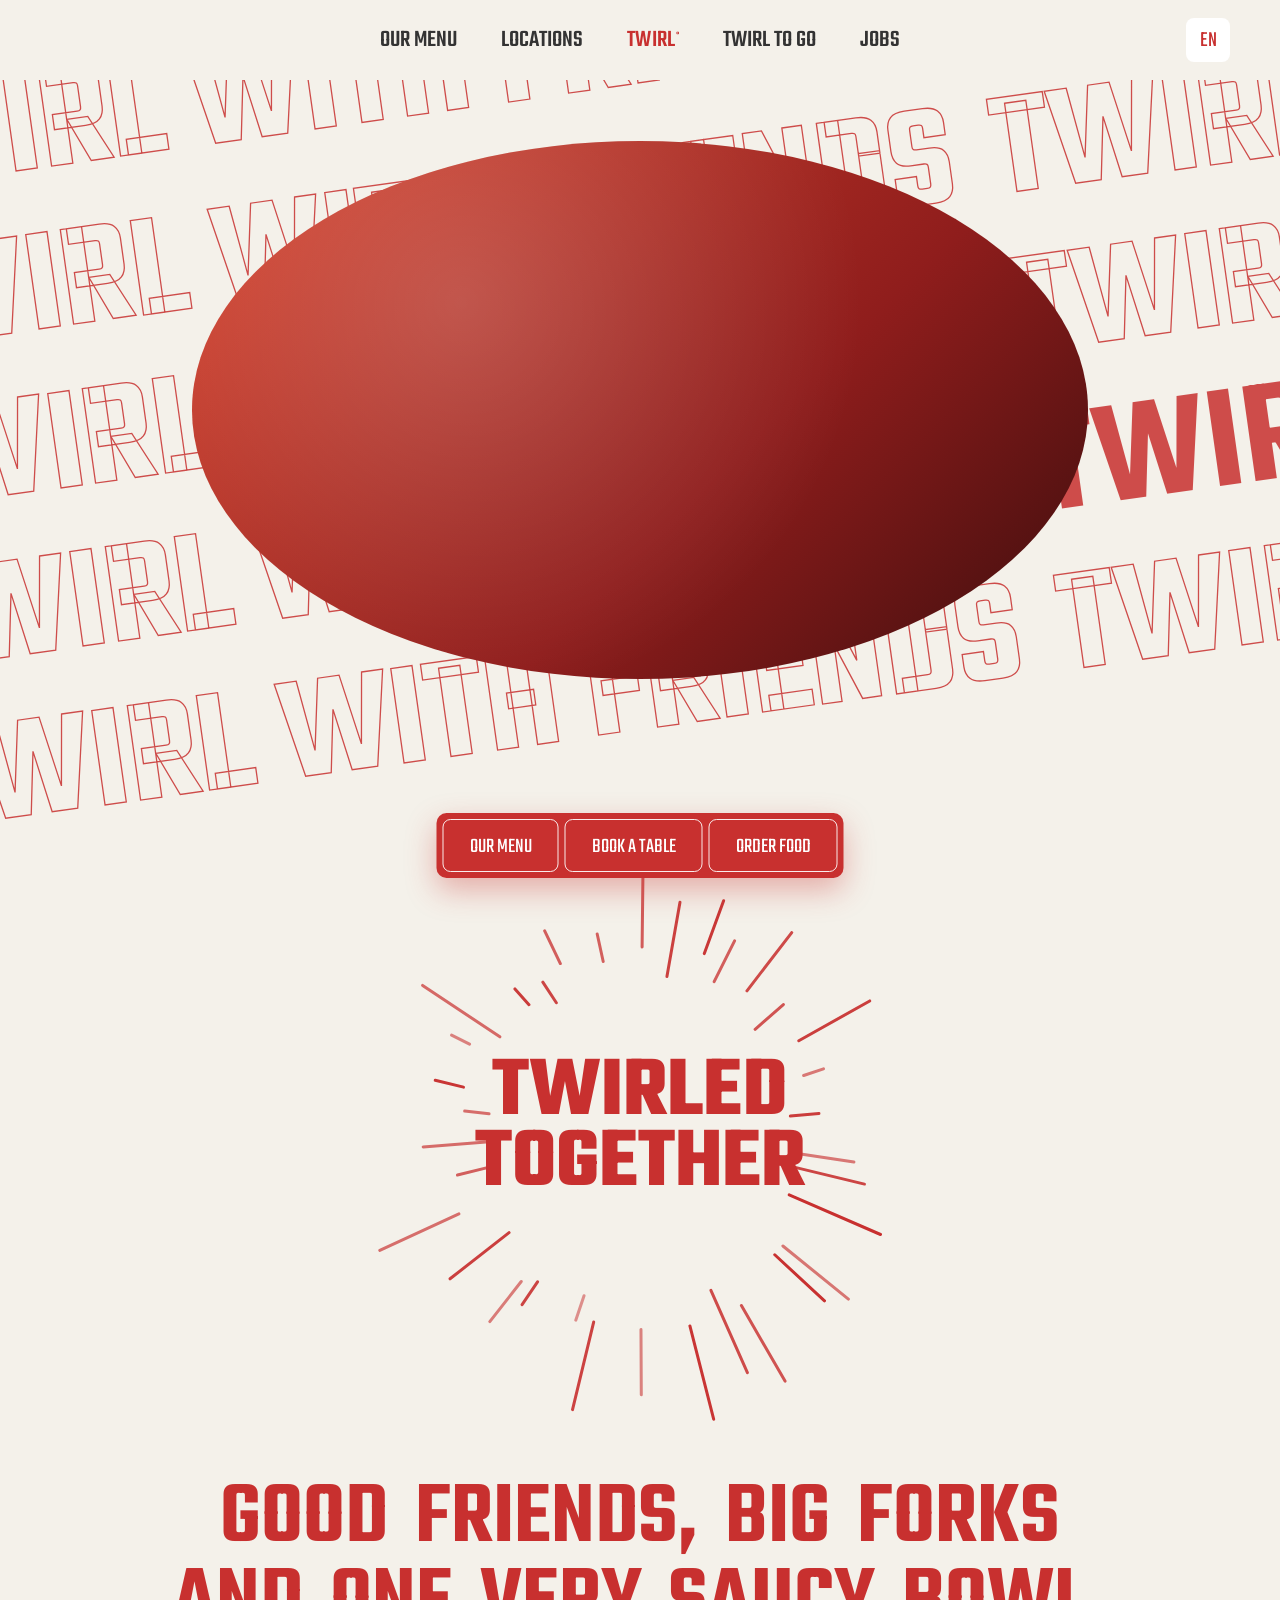
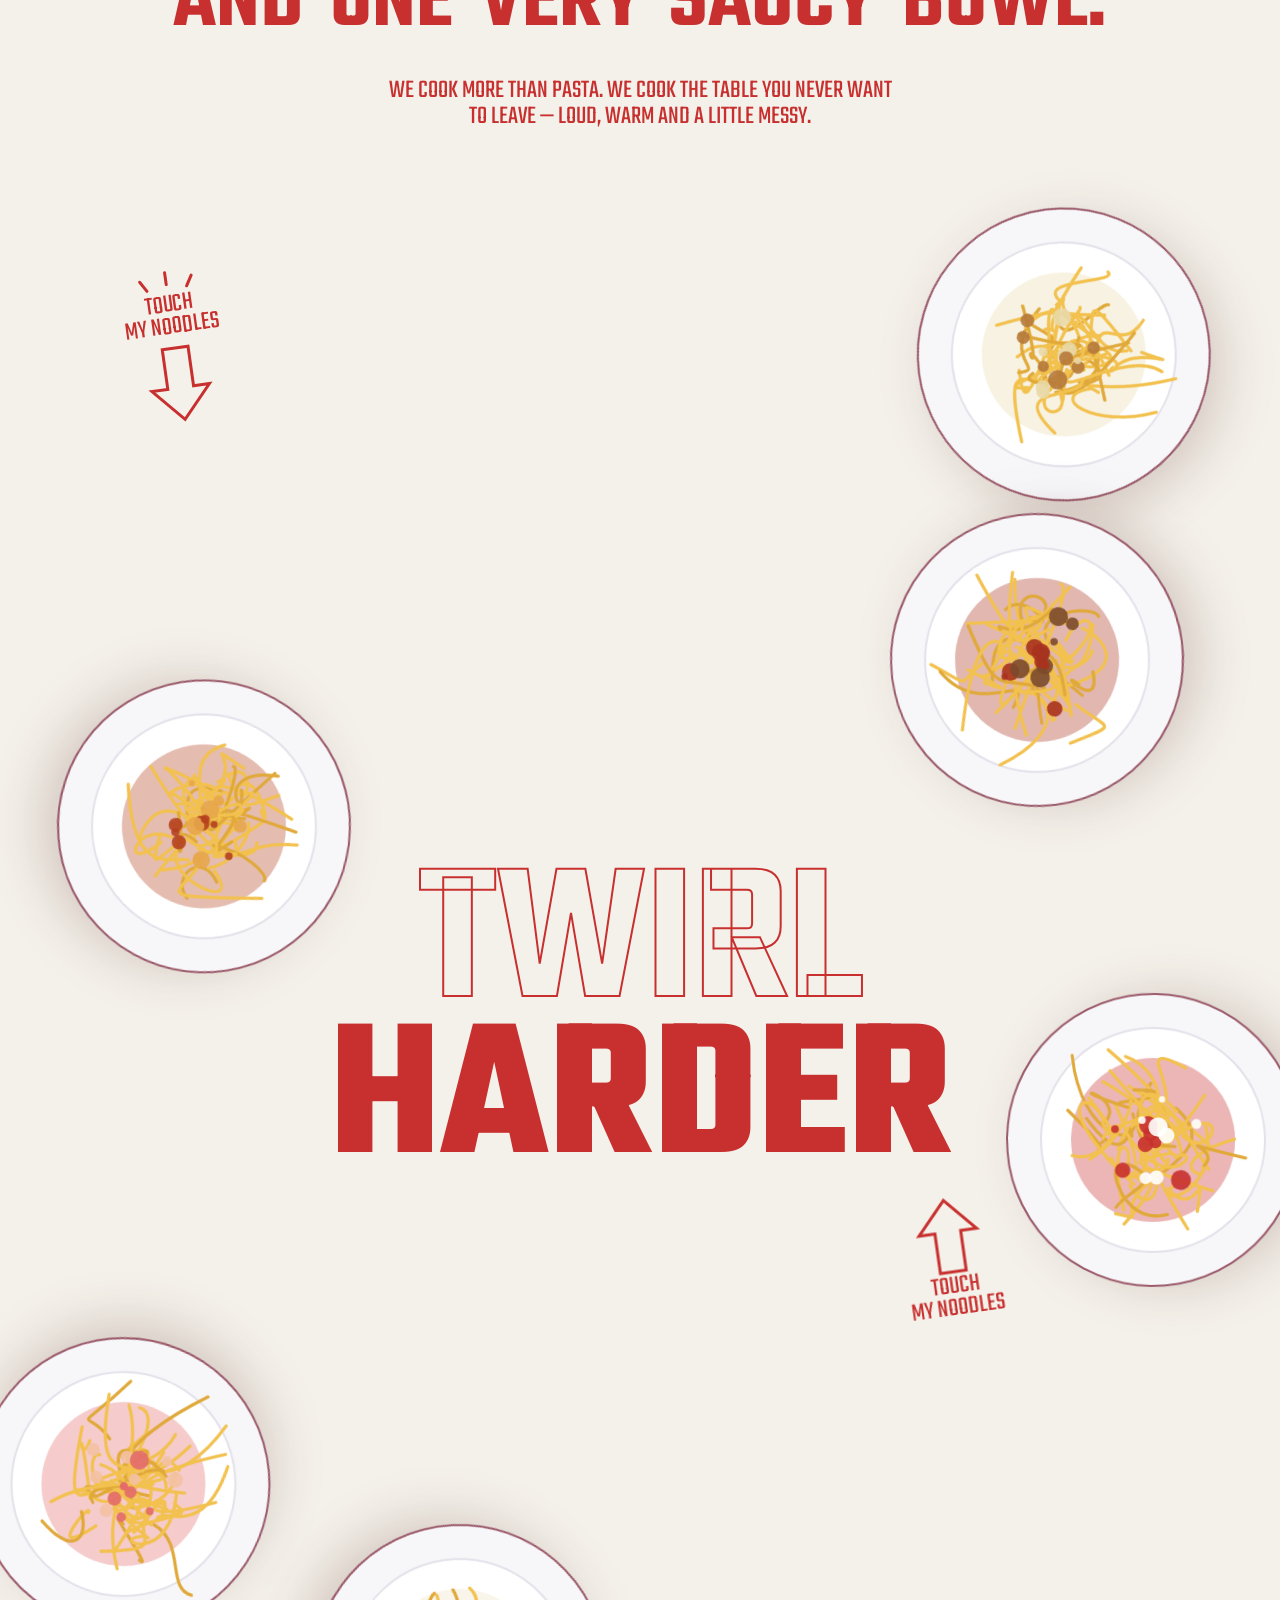
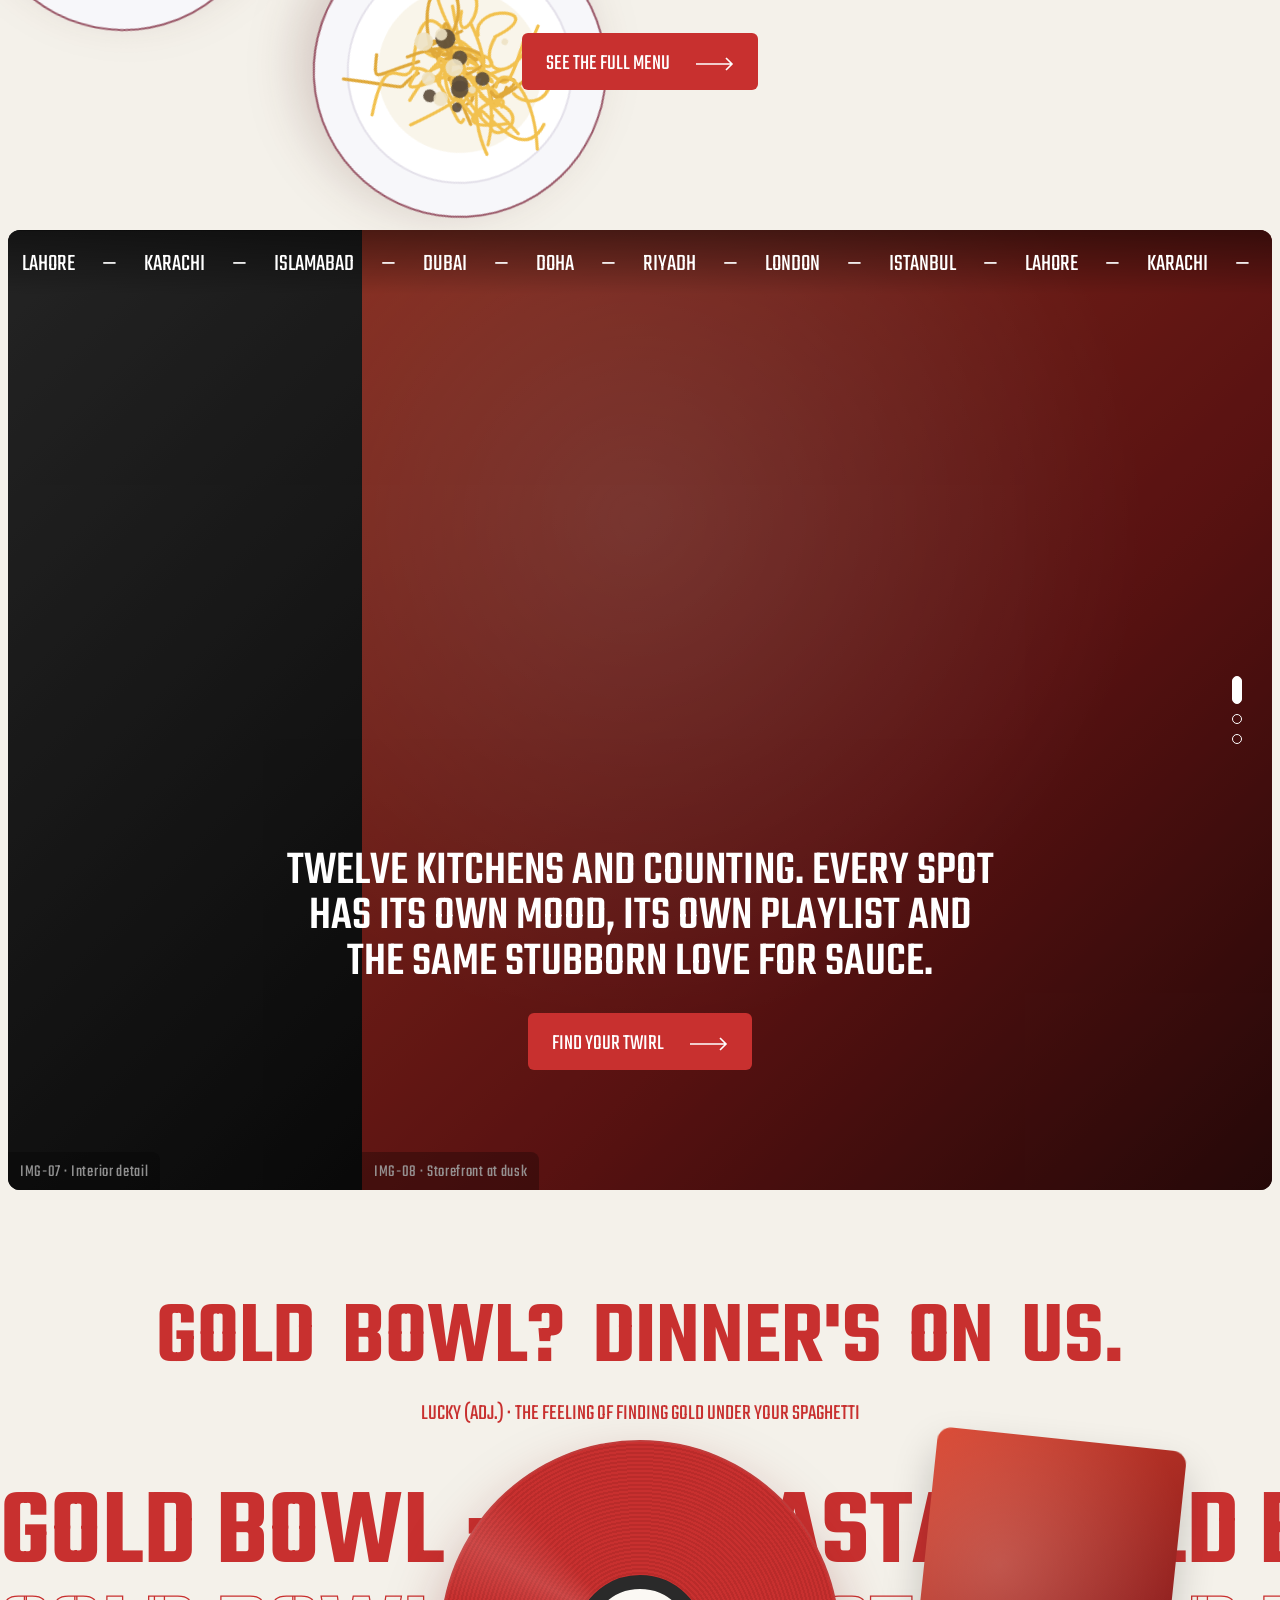
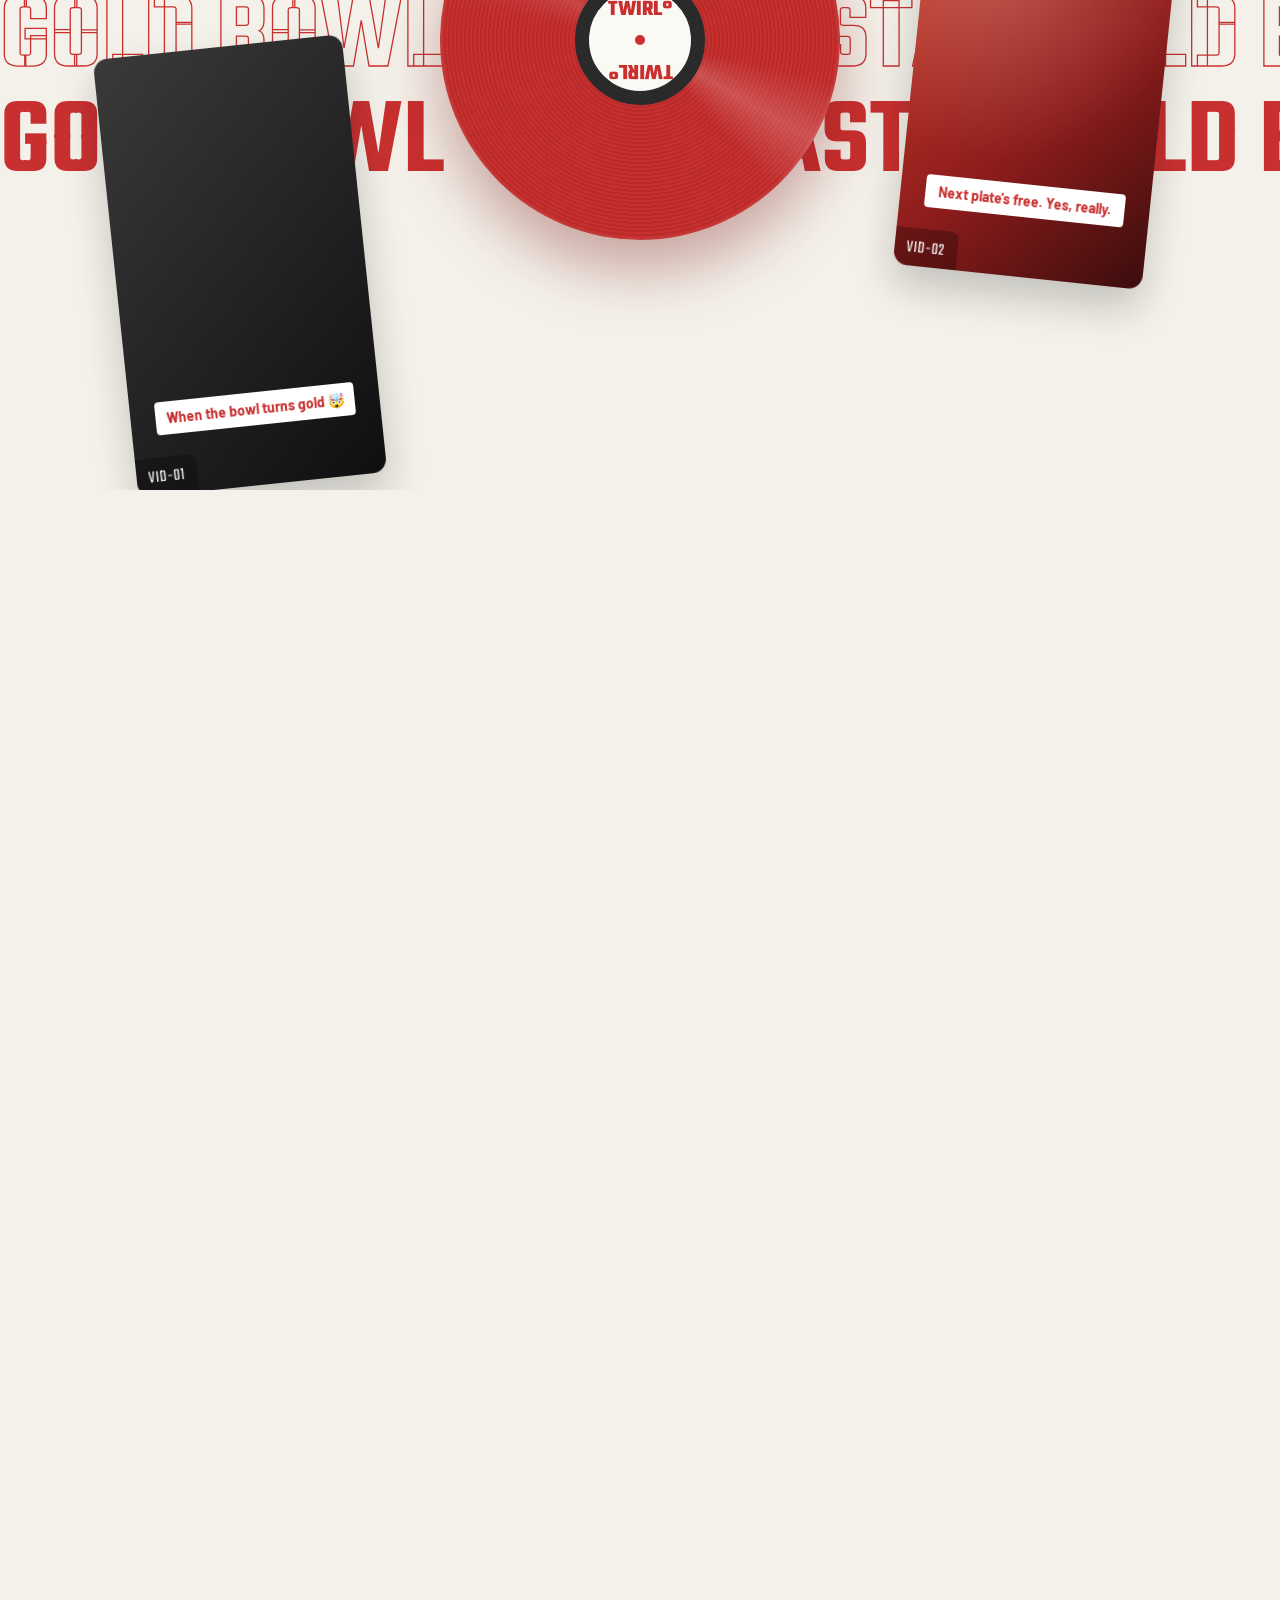
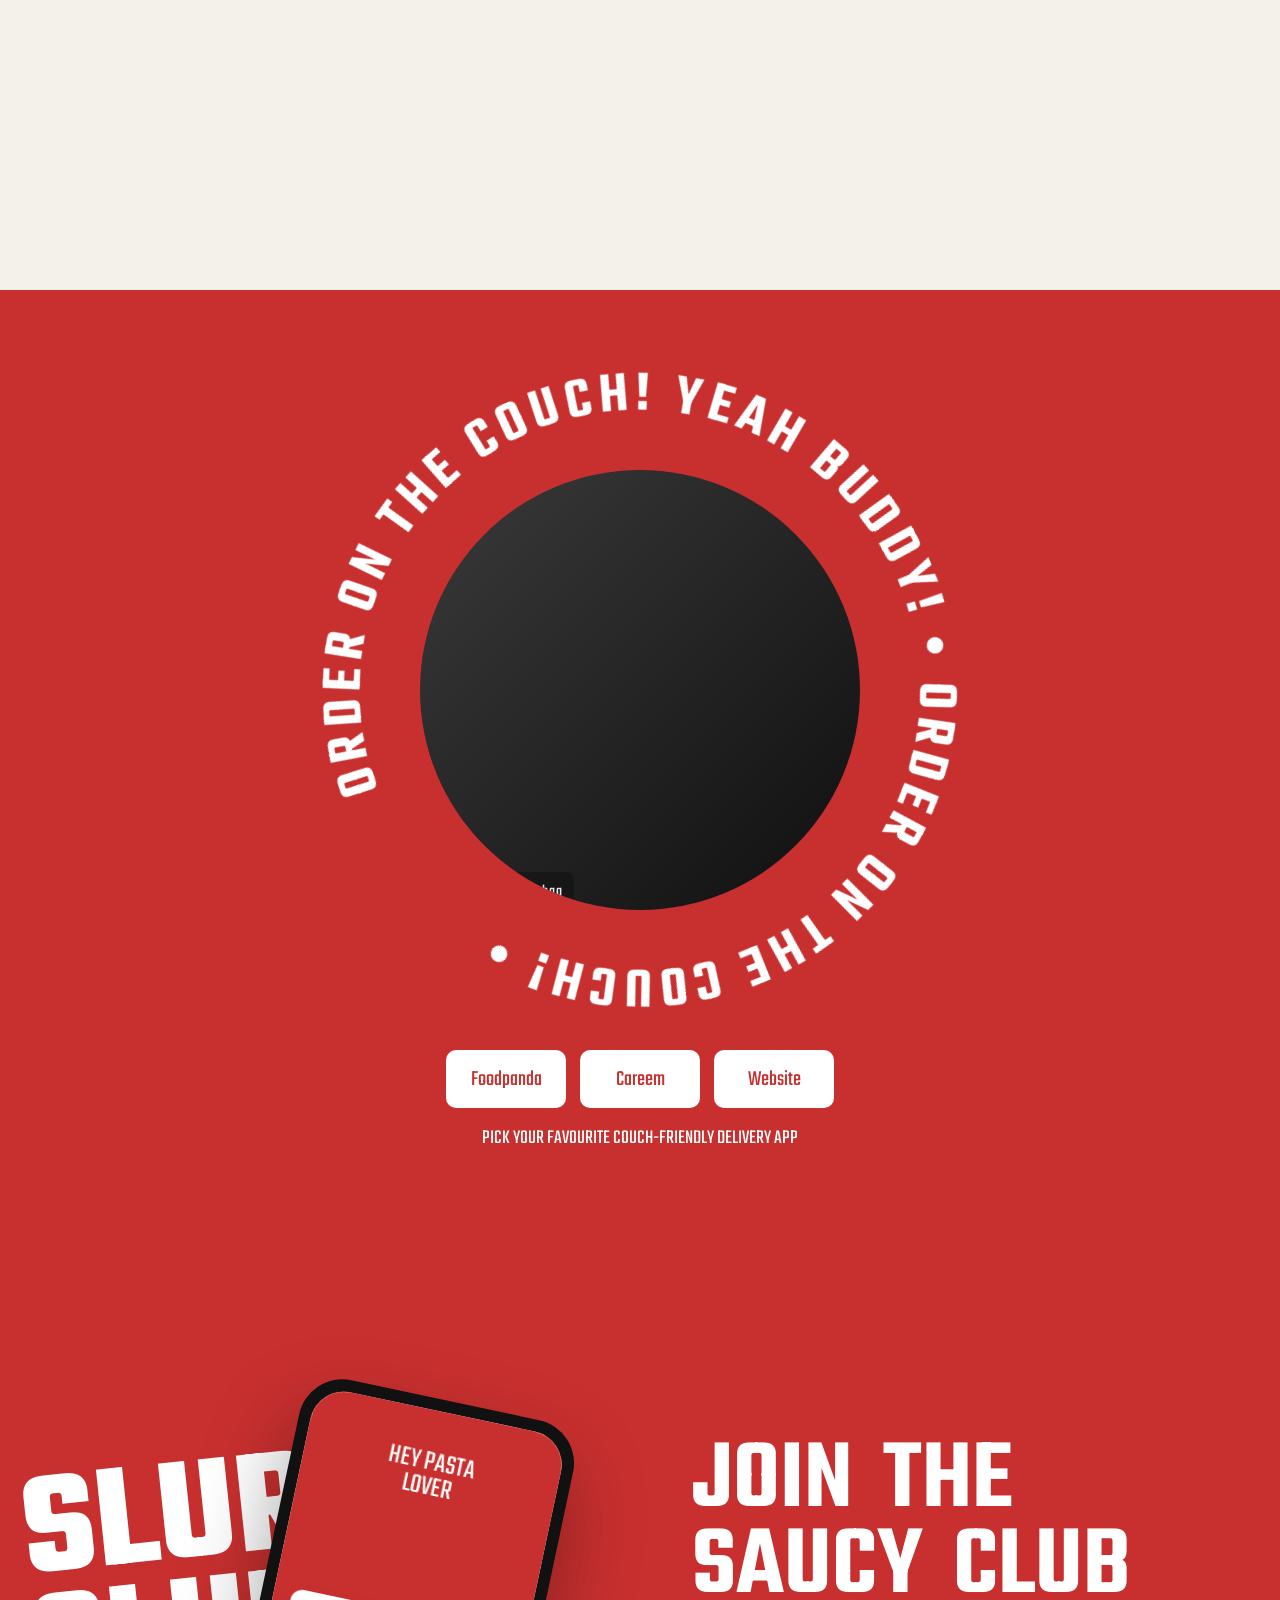
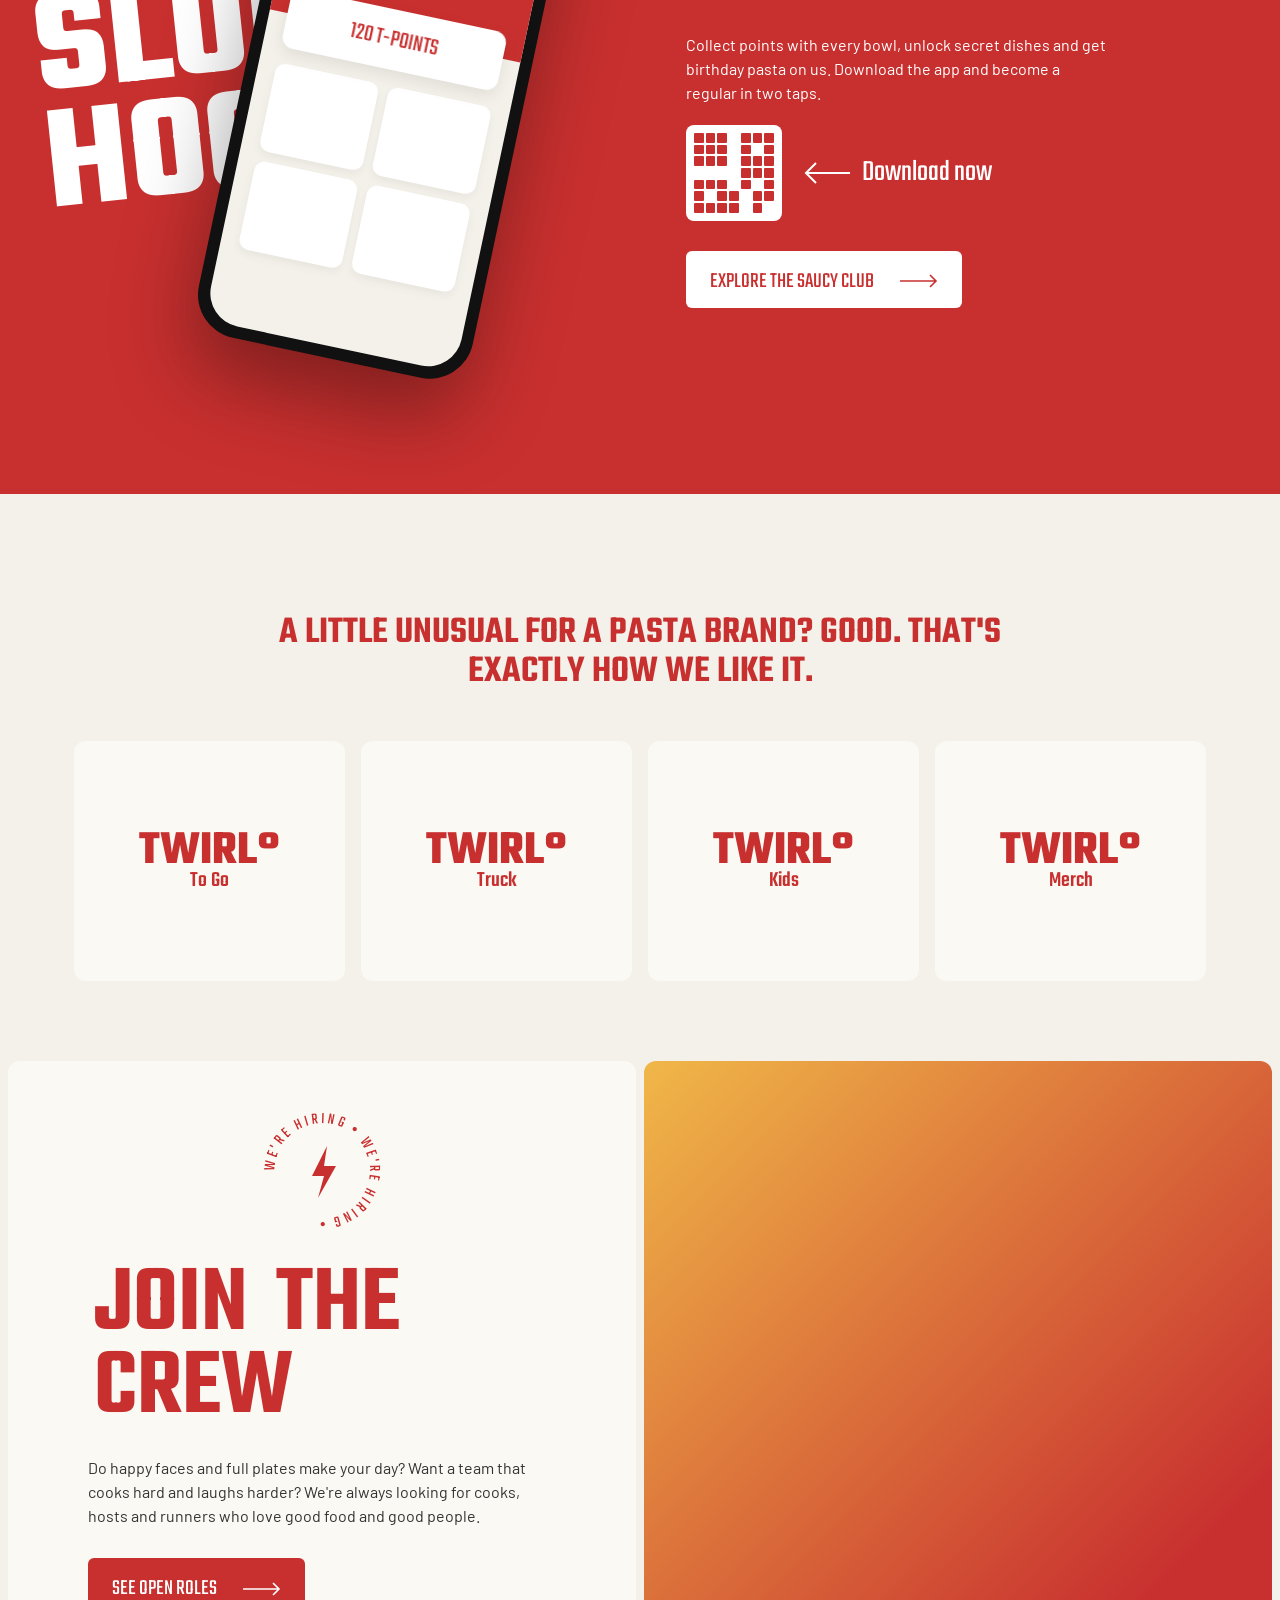
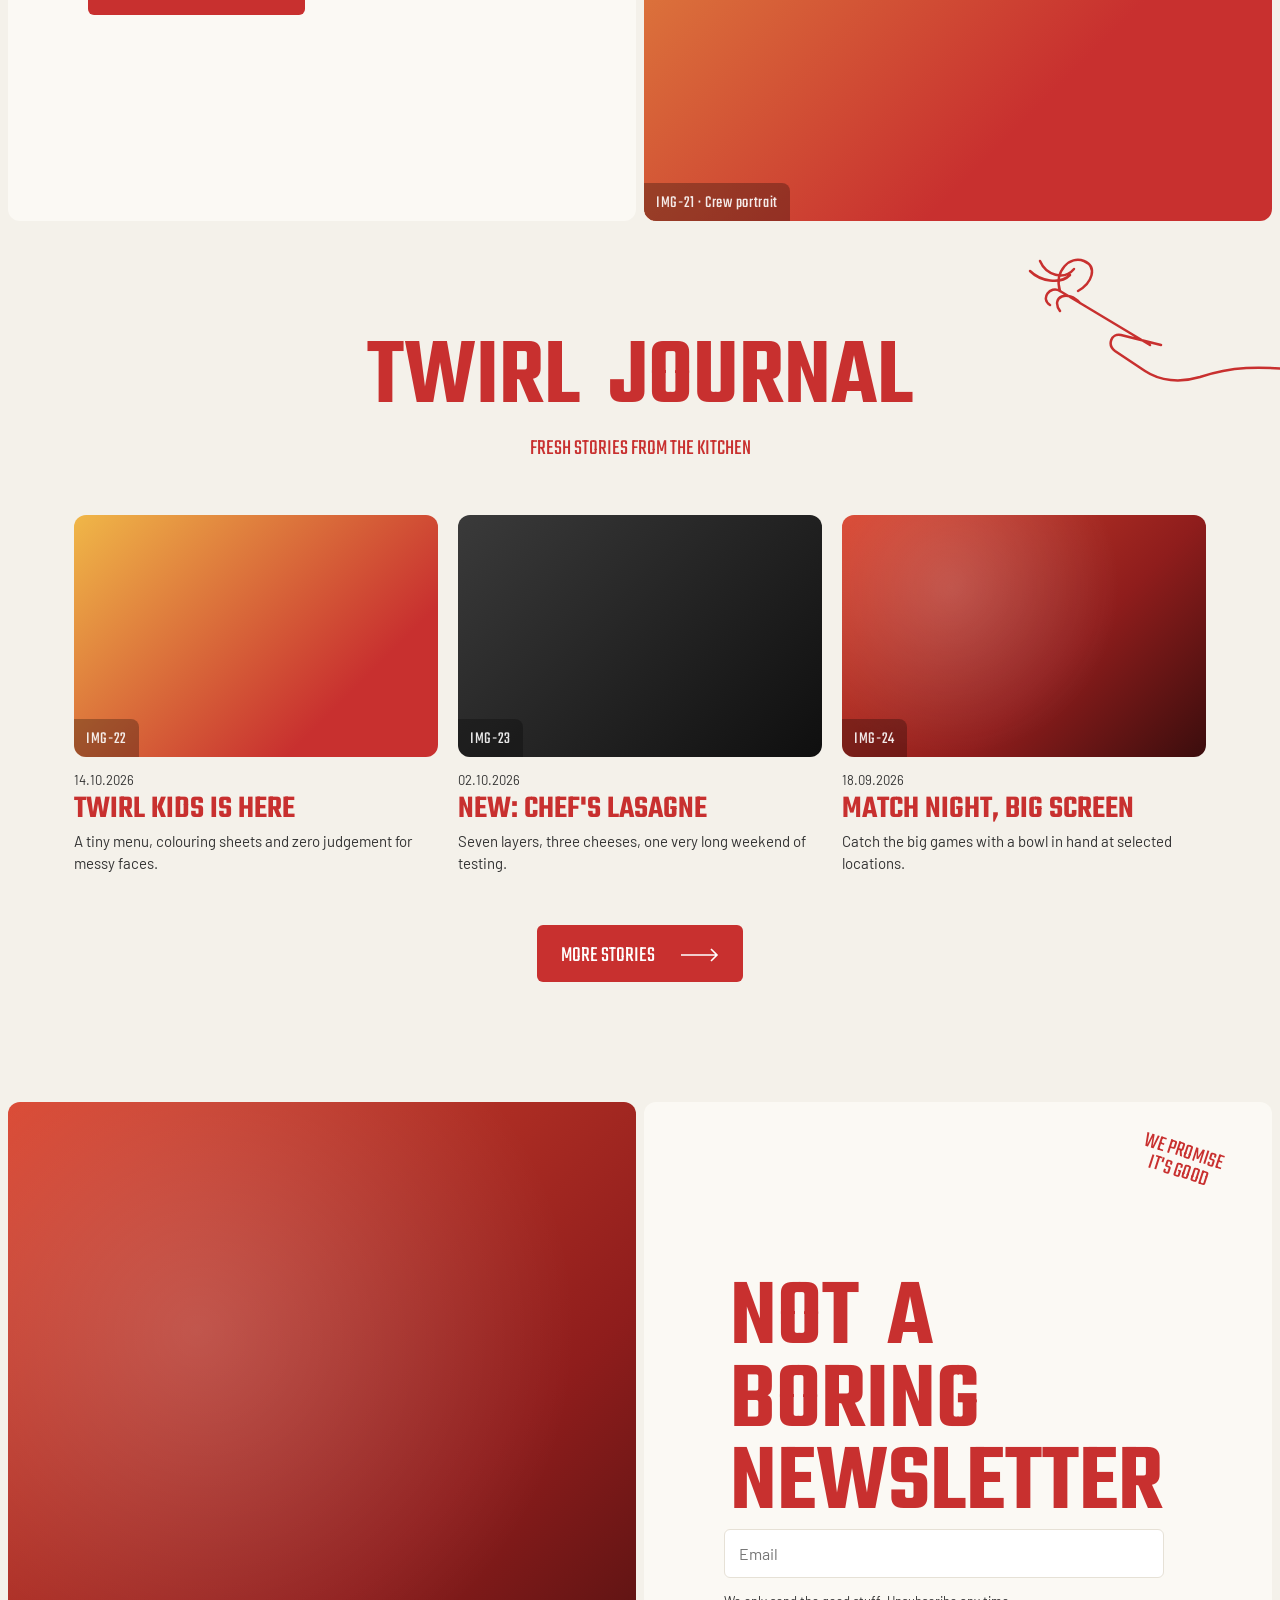
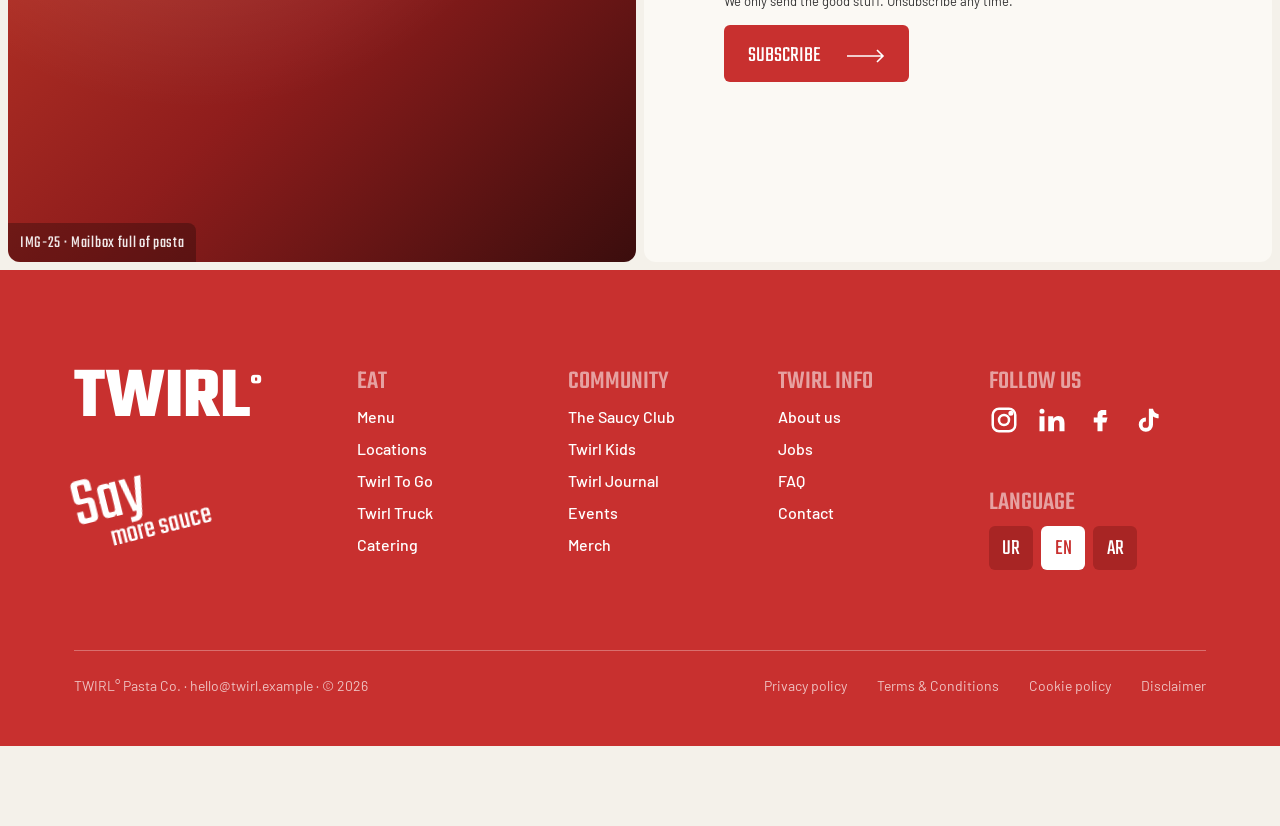
==== index.html @ 82de40f1 "Add Twirl static site with Vercel config Co-Authored-By: Claude Opus 5.5 <noreply@anthropic.com> Cla" ====
<!doctype html>
<html lang="en">
<head>
<meta charset="utf-8"><meta name="viewport" content="width=device-width, initial-scale=1">
<title>TWIRL° — Pasta Made for Friends</title>
<link rel="preconnect" href="https://fonts.googleapis.com"><link rel="preconnect" href="https://fonts.gstatic.com" crossorigin>
<link href="https://fonts.googleapis.com/css2?family=Teko:wght@400;500;600;700&family=Barlow:wght@400;500;600;700&display=swap" rel="stylesheet">
<link rel="stylesheet" href="assets/style.css">
</head>
<body data-page="home">

<!-- 1. HERO — tilted outline marquee + oval image zoom -->
<section class="hero">
  <h1 class="sr">TWIRL° — pasta restaurant</h1>
  <div class="hero-marquee" aria-hidden="true">
    <div class="row" data-marquee="Twirl with friends" data-fill="3"></div>
    <div class="row rev" data-marquee="Twirl with friends" data-fill="3"></div>
    <div class="row" data-marquee="Twirl with friends" data-fill="3"></div>
    <div class="row rev" data-marquee="Twirl with friends" data-fill="3"></div>
    <div class="row" data-marquee="Twirl with friends" data-fill="3"></div>
  </div>
  <div class="hero-img"><div class="ph" data-label="IMG-01 · Hero portrait (oval)"></div></div>
</section>

<!-- 2. BURST BADGE -->
<section class="burst">
  <svg class="rays-svg" viewBox="0 0 560 560" data-c="280"><g></g></svg>
  <div class="burst-word">Twirled<br>Together</div>
</section>

<!-- 3. WORD-BY-WORD STATEMENT -->
<section class="statement">
  <h2 class="split">Good friends, big forks and one very saucy bowl.</h2>
  <p class="reveal">We cook more than pasta. We cook the table you never want to leave — loud, warm and a little messy.</p>
</section>

<!-- 4. FLOATING PLATES -->
<section class="plates">
  <h2 class="label">Menu</h2>
  <div class="doodle" style="left:10%;top:40px">
    <svg class="rays" width="60" height="20" viewBox="0 0 60 20" stroke="#C8302F" stroke-width="3" stroke-linecap="round"><path d="M10 18 4 8M30 14V2M50 18l6-10"/></svg>
    TOUCH<br>MY NOODLES
    <svg width="70" height="80" viewBox="0 0 70 80" fill="none" stroke="#C8302F" stroke-width="3"><path d="M22 4h26v40h16L35 76 6 44h16z"/></svg>
  </div>
  <div class="plate" data-plate="0" data-speed=".12" style="left:4%;top:200px"><span class="tag">Smoky Bolo</span></div>
  <div class="plate" data-plate="1" data-speed="-.08" style="right:5%;top:90px"><span class="tag">The Golden Fork</span></div>
  <div class="plate" data-plate="2" data-speed=".18" style="left:-2%;top:620px"><span class="tag">Pink Vodka</span></div>
  <div class="plate" data-plate="3" data-speed="-.14" style="right:7%;top:520px"><span class="tag">Holy Meatballs</span></div>
  <div class="plate" data-plate="4" data-speed=".1" style="left:24%;top:1000px"><span class="tag">Cheesy Does It</span></div>
  <div class="plate" data-plate="5" data-speed="-.1" style="right:-2%;top:980px"><span class="tag">Burrata Bomb</span></div>
  <div class="doodle" style="right:22%;top:960px">
    <svg width="70" height="80" viewBox="0 0 70 80" fill="none" stroke="#C8302F" stroke-width="3" style="transform:rotate(180deg)"><path d="M22 4h26v40h16L35 76 6 44h16z"/></svg>TOUCH<br>MY NOODLES
  </div>
  <div class="stack"><span class="outline">Twirl</span><span class="solid">Harder</span></div>
  <div class="center" style="position:absolute;left:0;right:0;bottom:40px"><a class="btn" href="menu.html">See the full menu <svg width="38" height="14" viewBox="0 0 38 14" fill="none" stroke="#fff" stroke-width="1.6"><path d="M0 7h36M30 1l6 6-6 6"/></svg></a></div>
</section>

<!-- 5. LOCATION SLIDER -->
<section class="locs">
  <div class="locs-tick"><div class="row" data-marquee="Lahore|—|Karachi|—|Islamabad|—|Dubai|—|Doha|—|Riyadh|—|London|—|Istanbul|—"></div></div>
  <div class="locs-slides">
    <div class="locs-slide"><div class="ph dark" data-label="IMG-07 · Interior detail"></div><div class="ph" data-label="IMG-08 · Storefront at dusk"></div></div>
    <div class="locs-slide"><div class="ph warm" data-label="IMG-09 · Booth seating"></div><div class="ph dark" data-label="IMG-10 · Crowd at the bar"></div></div>
    <div class="locs-slide"><div class="ph" data-label="IMG-18 · Open kitchen"></div><div class="ph warm" data-label="IMG-19 · Terrace at night"></div></div>
  </div>
  <div class="locs-overlay"></div>
  <div class="locs-dots"></div>
  <div class="locs-copy">
    <h3 class="reveal">Twelve kitchens and counting. Every spot has its own mood, its own playlist and the same stubborn love for sauce.</h3>
    <a class="btn reveal" href="locations.html">Find your Twirl <svg width="38" height="14" viewBox="0 0 38 14" fill="none" stroke="#fff" stroke-width="1.6"><path d="M0 7h36M30 1l6 6-6 6"/></svg></a>
  </div>
</section>

<!-- 6. GOLDEN DISC — pinned scroll story -->
<section class="disc-sec" data-red>
  <div class="disc-pin">
    <div class="disc-marq" aria-hidden="true">
      <div class="row" data-marquee="Gold bowl · free pasta ·"></div>
      <div class="row rev" data-marquee="Gold bowl · free pasta ·"></div>
      <div class="row" data-marquee="Gold bowl · free pasta ·"></div>
    </div>
    <div class="disc-head"><h2 class="split">Gold bowl? Dinner's on us.</h2><p>Lucky (adj.) · the feeling of finding gold under your spaghetti</p></div>
    <div class="disc-bg"></div>
    <div class="disc"><div class="label"><b>TWIRL°</b><i></i><b>TWIRL°</b></div></div>
    <div class="vcard l"><div class="ph dark" data-label="VID-01"></div><div class="cap">When the bowl turns gold 🤯</div></div>
    <div class="vcard r"><div class="ph" data-label="VID-02"></div><div class="cap">Next plate's free. Yes, really.</div></div>
    <div class="disc-final"><h2>You could be next</h2><p>Every day a few bowls hide a golden base. Find one and your next pasta is on the house.</p></div>
  </div>
</section>

<!-- 7. DELIVERY — circular rotating text -->
<section class="deliver" id="order" data-red>
  <div class="circ-wrap">
    <svg class="ring" viewBox="0 0 640 640"><defs><path id="ringPath" d="M320,320 m-280,0 a280,280 0 1,1 560,0 a280,280 0 1,1 -560,0"/></defs>
      <text font-family="Teko" font-weight="600" font-size="58" fill="#fff" letter-spacing="6"><textPath href="#ringPath">ORDER ON THE COUCH! YEAH BUDDY! • ORDER ON THE COUCH! •</textPath></text></svg>
    <div class="ph dark" data-label="IMG-20 · Takeaway bag"></div>
  </div>
  <div class="delivery-btns"><a href="#">Foodpanda</a><a href="#">Careem</a><a href="#">Website</a></div>
  <small>Pick your favourite couch-friendly delivery app</small>
</section>

<!-- 8. APP / LOYALTY -->
<section class="app" data-red>
  <div class="wrap">
    <div class="app-left">
      <div class="app-words"><span>Slurp</span><span>Slurp</span><span>Hooray</span></div>
      <div class="phone"><div class="screen"><div class="top">HEY PASTA<br>LOVER</div><div class="pts">120 T-POINTS</div><div class="tiles"><div></div><div></div><div></div><div></div></div></div></div>
    </div>
    <div>
      <h2 class="split">Join the Saucy Club</h2>
      <p class="reveal">Collect points with every bowl, unlock secret dishes and get birthday pasta on us. Download the app and become a regular in two taps.</p>
      <div class="qr-row reveal"><div class="qr"></div><div class="dl"><svg width="50" height="24" viewBox="0 0 50 24" fill="none" stroke="#fff" stroke-width="2"><path d="M48 12H4M14 2 4 12l10 10"/></svg>Download now</div></div>
      <a class="btn white reveal" href="#">Explore the Saucy Club <svg width="38" height="14" viewBox="0 0 38 14" fill="none" stroke="#fff" stroke-width="1.6"><path d="M0 7h36M30 1l6 6-6 6"/></svg></a>
    </div>
  </div>
</section>

<!-- 9. SUB-BRANDS -->
<section class="brands"><div class="wrap">
  <h3 class="reveal">A little unusual for a pasta brand? Good. That's exactly how we like it.</h3>
  <div class="brand-grid" data-stagger>
    <div class="brand-card"><div class="bn">TWIRL°<small>To Go</small></div></div>
    <div class="brand-card"><div class="bn">TWIRL°<small>Truck</small></div></div>
    <div class="brand-card"><div class="bn">TWIRL°<small>Kids</small></div></div>
    <div class="brand-card"><div class="bn">TWIRL°<small>Merch</small></div></div>
  </div>
</div></section>

<!-- 10. JOBS SPLIT CARD -->
<section class="split-card">
  <div class="copy">
    <svg class="badge-burst" style="left:50%;top:40px;margin-left:-70px" viewBox="0 0 140 140"><defs><path id="bb" d="M70,70 m-48,0 a48,48 0 1,1 96,0 a48,48 0 1,1 -96,0"/></defs><text font-size="16" fill="#C8302F" letter-spacing="3"><textPath href="#bb">WE'RE HIRING • WE'RE HIRING • </textPath></text><path d="M75 45 60 75h12l-6 22 18-32H72z" fill="#C8302F"/></svg>
    <h2 class="split">Join the crew</h2>
    <p class="reveal">Do happy faces and full plates make your day? Want a team that cooks hard and laughs harder? We're always looking for cooks, hosts and runners who love good food and good people.</p>
    <div class="reveal"><a class="btn" href="jobs.html">See open roles <svg width="38" height="14" viewBox="0 0 38 14" fill="none" stroke="#fff" stroke-width="1.6"><path d="M0 7h36M30 1l6 6-6 6"/></svg></a></div>
  </div>
  <div><div class="ph warm zoom" data-label="IMG-21 · Crew portrait"></div></div>
</section>

<!-- 11. BLOG / JOURNAL -->
<section class="blog"><div class="wrap">
  <svg class="hand" viewBox="0 0 300 200" fill="none" stroke="#C8302F" stroke-width="2.5" stroke-linecap="round"><path d="M300 120c-40-6-70-4-100 6-20 6-40 4-55-6l-30-20c-8-6-4-18 6-16l40 10M150 94 60 40M60 40c-10-6-20 8-10 14M80 52c-12-14-30-6-20 8"/><path d="M60 40c-6-20 10-36 24-30s8 22-6 30" /><path d="M30 20c10 10 30 14 40 4M40 10c6 14 24 20 34 8"/></svg>
  <div class="blog-head"><h2 class="split">Twirl Journal</h2><p class="reveal">Fresh stories from the kitchen</p></div>
  <div class="blog-grid" data-stagger>
    <a class="post" href="#"><div class="img"><div class="ph warm" data-label="IMG-22"></div></div><div class="date">14.10.2026</div><h3>Twirl Kids is here</h3><p>A tiny menu, colouring sheets and zero judgement for messy faces.</p></a>
    <a class="post" href="#"><div class="img"><div class="ph dark" data-label="IMG-23"></div></div><div class="date">02.10.2026</div><h3>New: Chef's lasagne</h3><p>Seven layers, three cheeses, one very long weekend of testing.</p></a>
    <a class="post" href="#"><div class="img"><div class="ph" data-label="IMG-24"></div></div><div class="date">18.09.2026</div><h3>Match night, big screen</h3><p>Catch the big games with a bowl in hand at selected locations.</p></a>
  </div>
  <div class="center" style="margin-top:50px"><a class="btn" href="#">More stories <svg width="38" height="14" viewBox="0 0 38 14" fill="none" stroke="#fff" stroke-width="1.6"><path d="M0 7h36M30 1l6 6-6 6"/></svg></a></div>
</div></section>

<!-- 12. NEWSLETTER SPLIT CARD -->
<section class="split-card" style="margin-bottom:0">
  <div><div class="ph zoom" data-label="IMG-25 · Mailbox full of pasta"></div></div>
  <div class="copy">
    <div class="stamp">WE PROMISE<br>IT'S GOOD</div>
    <h2 class="split">Not a boring newsletter</h2>
    <form class="news-form reveal" data-demo><input type="email" placeholder="Email" required><small>We only send the good stuff. Unsubscribe any time.</small><div><button class="btn">Subscribe <svg width="38" height="14" viewBox="0 0 38 14" fill="none" stroke="#fff" stroke-width="1.6"><path d="M0 7h36M30 1l6 6-6 6"/></svg></button></div></form>
  </div>
</section>
<div style="height:8px"></div>

<script src="assets/main.js"></script>
</body>
</html>
---- assets/style.css ----
/* =========================================================
   TWIRL° — shared stylesheet
   Fonts: Teko (display) + Barlow (body) — Google Fonts
   ========================================================= */
:root{
  --cream:#F4F1EA; --paper:#FBF9F4; --red:#C8302F; --red-dark:#A82524; --red-soft:#D9706F;
  --ink:#333; --dark:#151515; --white:#fff; --green:#5E8C2E; --lime:#8DC63F; --orange:#E8782A;
  --head:'Teko',sans-serif; --body:'Barlow',sans-serif;
  --r:12px; --ease:cubic-bezier(.22,1,.36,1); --spring:cubic-bezier(.34,1.56,.64,1);
}
*{box-sizing:border-box;margin:0;padding:0}
html{scroll-behavior:smooth}
body{background:var(--cream);color:var(--ink);font-family:var(--body);font-size:16px;line-height:1.5;overflow-x:hidden}
body.locked{overflow:hidden}
a{color:inherit;text-decoration:none}
img{display:block;max-width:100%}
button{font:inherit;cursor:pointer}
h1,h2,h3,h4,.head{font-family:var(--head);font-weight:600;text-transform:uppercase;line-height:.9;color:var(--red)}
h1{font-size:72px}
.wrap{max-width:1180px;margin:0 auto;padding:0 24px}
.center{text-align:center}
main{padding-top:80px}

/* ---------- placeholder images ---------- */
.ph{position:relative;overflow:hidden;background:radial-gradient(circle at 30% 30%,rgba(255,255,255,.18),transparent 55%),linear-gradient(135deg,#d9452f,#8f1d1c 60%,#3b0d0d)}
.ph.dark{background:linear-gradient(135deg,#3a3a3a,#0f0f0f)}
.ph.warm{background:linear-gradient(135deg,#f0b748,#c8302f 75%)}
.ph.cream{background:linear-gradient(135deg,#efe6d2,#d8c9a8)}
.ph::after{content:attr(data-label);position:absolute;left:0;bottom:0;font-family:var(--head);font-size:17px;letter-spacing:.04em;color:rgba(255,255,255,.9);padding:8px 12px 5px;background:rgba(0,0,0,.28);border-top-right-radius:8px}
.ph.cream::after{color:var(--red);background:rgba(255,255,255,.6)}

/* ---------- loader ---------- */
#loader{position:fixed;inset:0;z-index:999;background:var(--red);display:grid;place-items:center;transition:transform 1s var(--ease) .1s}
#loader .lg{font-family:var(--head);font-weight:700;font-size:120px;color:var(--white);line-height:1;display:flex}
#loader .lg span{display:inline-block;animation:jump .9s var(--spring) infinite}
#loader .lg span:nth-child(2){animation-delay:.08s}#loader .lg span:nth-child(3){animation-delay:.16s}
#loader .lg span:nth-child(4){animation-delay:.24s}#loader .lg span:nth-child(5){animation-delay:.32s}#loader .lg span:nth-child(6){animation-delay:.4s}
@keyframes jump{0%,100%{transform:translateY(0)}40%{transform:translateY(-26px) rotate(-6deg)}}
#loader.done{transform:translateY(-100%)}

/* ---------- header ---------- */
header.site{position:fixed;inset:0 0 auto;z-index:80;height:80px;display:flex;align-items:center;justify-content:center;background:var(--cream);transition:transform .5s var(--ease),box-shadow .3s}
header.site.hide{transform:translateY(-100%)}
header.site.shadow{box-shadow:0 1px 0 rgba(0,0,0,.06)}
header.site nav{display:flex;align-items:center;gap:44px}
header.site nav a{font-family:var(--head);font-size:24px;font-weight:500;text-transform:uppercase;color:var(--ink);position:relative;line-height:1}
header.site nav a:not(.logo)::after{content:"";position:absolute;left:0;bottom:-4px;width:100%;height:2px;background:var(--red);transform:scaleX(0);transform-origin:right;transition:transform .4s var(--ease)}
header.site nav a:not(.logo):hover,header.site nav a.active{color:var(--red)}
header.site nav a:not(.logo):hover::after,header.site nav a.active::after{transform:scaleX(1);transform-origin:left}
.logo{font-family:var(--head);font-weight:700;font-size:40px;color:var(--red)!important;letter-spacing:.02em;display:inline-block;transition:transform .4s var(--spring)}
.logo sup{font-size:.35em;vertical-align:top;position:relative;top:.3em}
.logo:hover{transform:rotate(-5deg) scale(1.08)}
.lang-btn{position:absolute;right:50px;top:18px;width:44px;height:44px;border-radius:8px;background:var(--white);border:0;font-family:var(--head);font-size:22px;color:var(--red)}
.lang-menu{position:absolute;right:50px;top:66px;background:var(--white);border-radius:8px;overflow:hidden;box-shadow:0 10px 30px rgba(0,0,0,.08);transform:translateY(-8px);opacity:0;pointer-events:none;transition:all .3s var(--ease)}
.lang-menu.open{transform:none;opacity:1;pointer-events:auto}
.lang-menu a{display:block;padding:8px 14px 4px;font-family:var(--head);font-size:20px;color:var(--red)}
.lang-menu a:hover{background:var(--cream)}
.burger{display:none;position:absolute;left:16px;top:20px;width:40px;height:40px;background:none;border:0}
.burger i{display:block;height:2px;width:26px;background:var(--red);margin:6px auto;transition:transform .4s var(--ease),opacity .3s}
.burger.x i:nth-child(1){transform:translateY(8px) rotate(45deg)}.burger.x i:nth-child(2){opacity:0}.burger.x i:nth-child(3){transform:translateY(-8px) rotate(-45deg)}
.mobile-nav{position:fixed;inset:0;z-index:79;background:var(--red);display:flex;flex-direction:column;justify-content:center;align-items:center;gap:6px;clip-path:circle(0 at 36px 40px);transition:clip-path .8s var(--ease)}
.mobile-nav.open{clip-path:circle(150% at 36px 40px)}
.mobile-nav a{font-family:var(--head);font-size:64px;line-height:1;color:var(--white);text-transform:uppercase;transform:translateY(40px);opacity:0;transition:all .6s var(--ease)}
.mobile-nav.open a{transform:none;opacity:1}

/* ---------- sticky CTA bar ---------- */
.cta-bar{position:fixed;left:50%;bottom:22px;z-index:70;display:flex;gap:6px;padding:6px;background:var(--red);border-radius:10px;box-shadow:0 12px 30px rgba(200,48,47,.35);transform:translate(-50%,160%);transition:transform .9s var(--ease)}
.cta-bar.show{transform:translate(-50%,0)}
.cta-bar.on-red{background:var(--white)}
.cta-bar a{font-family:var(--head);font-size:21px;color:var(--white);text-transform:uppercase;padding:12px 26px 8px;border:1px solid rgba(255,255,255,.9);border-radius:8px;transition:background .3s,color .3s,transform .3s var(--ease)}
.cta-bar.on-red a{color:var(--red);border-color:var(--red)}
.cta-bar a:hover{background:var(--white);color:var(--red);transform:translateY(-3px)}
.cta-bar.on-red a:hover{background:var(--red);color:var(--white)}

/* ---------- buttons ---------- */
.btn{display:inline-flex;align-items:center;gap:26px;background:var(--red);color:var(--white);font-family:var(--head);font-size:22px;text-transform:uppercase;padding:14px 24px 10px;border-radius:6px;border:0;transition:background .3s,transform .3s var(--ease)}
.btn svg{transition:transform .4s var(--ease)}
.btn:hover{background:var(--red-dark);transform:translateY(-2px)}
.btn:hover svg{transform:translateX(8px)}
.btn.white{background:var(--white);color:var(--red)}
.btn.white svg path{stroke:var(--red)}
.btn.ghost{background:transparent;border:1px solid var(--white)}

/* ---------- reveal utilities ---------- */
.reveal{opacity:0;transform:translateY(40px);transition:opacity .9s var(--ease),transform .9s var(--ease)}
.reveal.on{opacity:1;transform:none}
.split .w{display:inline-block;overflow:hidden;vertical-align:top;padding:0 .06em .04em}
.split .w i{display:inline-block;font-style:normal;transform:translateY(110%);transition:transform .8s var(--ease)}
.split .w.on i{transform:none}
.pop{transform:scale(.5) rotate(-12deg);opacity:0;transition:transform .9s var(--spring),opacity .4s}
.pop.on{transform:none;opacity:1}

/* ---------- marquee ---------- */
.row{display:flex;white-space:nowrap;width:max-content;animation:marq 40s linear infinite}
.row.rev{animation-direction:reverse;animation-duration:48s}
@keyframes marq{to{transform:translateX(-50%)}}
@keyframes spin{to{transform:rotate(360deg)}}
@keyframes bob{50%{transform:translateY(12px)}}
@keyframes float{50%{transform:translateY(-16px) rotate(4deg)}}
@keyframes wobble{0%,100%{transform:skewX(0) rotate(0)}25%{transform:skewX(-4deg) rotate(-2deg)}75%{transform:skewX(4deg) rotate(2deg)}}

/* =========================================================
   HOME SECTIONS
   ========================================================= */
/* hero */
.hero{position:relative;height:100vh;min-height:720px;margin-top:-80px;display:grid;place-items:center;overflow:hidden;padding-top:80px}
.hero h1.sr{position:absolute;width:1px;height:1px;overflow:hidden;clip:rect(0 0 0 0)}
.hero-marquee{position:absolute;inset:-20% -10%;display:flex;flex-direction:column;justify-content:center;gap:10px;transform:rotate(-8deg);pointer-events:none}
.hero-marquee span{font-family:var(--head);font-weight:600;font-size:150px;line-height:1;text-transform:uppercase;padding-right:40px;color:transparent;-webkit-text-stroke:1.3px var(--red);opacity:.85}
.hero-marquee span.fill{color:var(--red);-webkit-text-stroke:0}
.hero-img{position:relative;z-index:2;width:min(900px,70vw);aspect-ratio:900/540;border-radius:50%;overflow:hidden;transform:scale(.6);opacity:0;will-change:transform}
body.ready .hero-img{animation:heroIn 1.4s var(--ease) .1s forwards}
.hero-img .ph{width:100%;height:100%}
@keyframes heroIn{to{transform:scale(1);opacity:1}}

/* burst */
.burst{position:relative;height:620px;display:grid;place-items:center}
.burst svg{position:absolute;width:560px;height:560px;overflow:visible}
.burst line{stroke:var(--red);stroke-width:3;stroke-linecap:round;stroke-dasharray:var(--len);stroke-dashoffset:var(--len);transition:stroke-dashoffset 1s var(--ease)}
.burst.on line{stroke-dashoffset:0}
.burst svg g{animation:spin 60s linear infinite;transform-origin:280px 280px}
.burst-word{position:relative;text-align:center;font-family:var(--head);font-weight:700;font-size:86px;line-height:.82;color:var(--red);text-transform:uppercase;transform:scale(.4) rotate(-10deg);opacity:0;transition:transform 1s var(--spring),opacity .5s}
.burst.on .burst-word{transform:none;opacity:1;animation:wobble 3.5s ease-in-out 1.2s infinite}

/* statement */
.statement{padding:40px 0 100px;text-align:center}
.statement h2{font-size:clamp(56px,7vw,100px);max-width:1000px;margin:0 auto}
.statement p{font-family:var(--head);font-size:26px;line-height:1;color:var(--red);text-transform:uppercase;max-width:520px;margin:30px auto 0}

/* plates */
.plates{position:relative;height:1500px}
.plates h2.label{position:absolute;left:0;right:0;top:0;text-align:center;font-size:30px;opacity:0}
.plate{position:absolute;width:300px;aspect-ratio:1;border-radius:50%;cursor:pointer;transition:transform .7s var(--ease);will-change:transform}
.plate svg{width:100%;height:100%;filter:drop-shadow(0 18px 24px rgba(80,30,20,.18))}
.plate:hover{transform:scale(1.12) rotate(25deg)!important}
.plate .tag{position:absolute;left:50%;top:50%;transform:translate(-50%,-50%) scale(.6);opacity:0;background:var(--red);color:var(--white);font-family:var(--head);font-size:24px;padding:10px 16px 6px;border-radius:8px;white-space:nowrap;transition:all .4s var(--spring);pointer-events:none}
.plate:hover .tag{opacity:1;transform:translate(-50%,-50%) scale(1) rotate(-25deg)}
.doodle{position:absolute;font-family:var(--head);font-size:26px;line-height:.85;color:var(--red);text-align:center;transform:rotate(-8deg)}
.doodle svg{display:block;margin:6px auto 0;animation:bob 1.4s ease-in-out infinite}
.doodle .rays{animation:none;margin:0 auto 4px}
.stack{position:absolute;left:50%;top:640px;transform:translateX(-50%);text-align:center;pointer-events:none}
.stack span{display:block;font-family:var(--head);font-size:200px;line-height:.78;text-transform:uppercase;transition:transform 1.2s var(--ease)}
.stack .outline{font-weight:600;color:transparent;-webkit-text-stroke:2px var(--red);transform:translateX(-60vw)}
.stack .solid{font-weight:700;color:var(--red);transform:translateX(60vw);transition-delay:.1s}
.stack.on span{transform:none}

/* location slider */
.locs{margin:100px 8px 0;border-radius:var(--r);overflow:hidden;position:relative;height:960px;background:var(--dark)}
.locs-tick{position:absolute;top:0;left:0;right:0;z-index:4;overflow:hidden;padding:16px 0 12px;background:linear-gradient(rgba(0,0,0,.45),transparent)}
.locs-tick .row{animation-duration:35s}
.locs-tick span{font-family:var(--head);font-size:24px;color:var(--white);text-transform:uppercase;padding:0 14px}
.locs-tick span.d{opacity:.7}
.locs-slides{position:absolute;inset:0}
.locs-slide{position:absolute;inset:0;display:grid;grid-template-columns:28% 72%;opacity:0;transition:opacity 1.2s var(--ease)}
.locs-slide.active{opacity:1}
.locs-slide .ph{transform:scale(1.12);transition:transform 6s linear}
.locs-slide.active .ph{transform:scale(1)}
.locs-slide .ph:first-child{clip-path:inset(100% 0 0 0);transition:clip-path 1.2s var(--ease),transform 6s linear}
.locs-slide.active .ph:first-child{clip-path:inset(0)}
.locs-overlay{position:absolute;inset:0;background:rgba(0,0,0,.38);z-index:2}
.locs-copy{position:absolute;z-index:4;left:50%;bottom:120px;transform:translateX(-50%);text-align:center;width:min(720px,90%)}
.locs-copy h3{color:var(--white);font-size:48px;line-height:.95;font-weight:500}
.locs-copy .btn{margin-top:28px}
.locs-dots{position:absolute;z-index:4;right:30px;top:50%;transform:translateY(-50%);display:flex;flex-direction:column;gap:10px}
.locs-dots button{width:10px;height:10px;border-radius:50%;border:1px solid #fff;background:transparent;transition:all .3s}
.locs-dots button.active{background:#fff;height:28px;border-radius:6px}

/* golden-disc pinned scroll section */
.disc-sec{position:relative;height:3900px}
.disc-pin{position:sticky;top:0;height:100vh;overflow:hidden;display:grid;place-items:center}
.disc-head{position:absolute;top:110px;left:0;right:0;text-align:center;z-index:5;transition:opacity .3s}
.disc-head h2{font-size:clamp(56px,7vw,100px)}
.disc-head p{font-family:var(--head);font-size:22px;color:var(--red);text-transform:uppercase;margin-top:12px}
.disc-marq{position:absolute;inset:0;display:flex;flex-direction:column;justify-content:center;gap:0;pointer-events:none}
.disc-marq span{font-family:var(--head);font-weight:600;font-size:110px;line-height:.95;text-transform:uppercase;color:var(--red);padding-right:30px}
.disc-marq .row:nth-child(2) span{color:transparent;-webkit-text-stroke:1.3px var(--red)}
.disc-bg{position:absolute;left:50%;top:50%;width:400px;height:400px;margin:-200px 0 0 -200px;border-radius:50%;background:var(--red);z-index:2;transform:scale(0);will-change:transform}
.disc{position:relative;z-index:3;width:400px;height:400px;border-radius:50%;
  background:repeating-radial-gradient(circle,#c8302f 0 2px,#b92b2a 2px 4px);box-shadow:0 30px 60px rgba(120,20,20,.35),inset 0 0 0 2px rgba(255,255,255,.08);will-change:transform}
.disc::before{content:"";position:absolute;inset:0;border-radius:50%;background:conic-gradient(from 30deg,transparent 0 20%,rgba(255,255,255,.18) 25%,transparent 30% 70%,rgba(255,255,255,.12) 75%,transparent 80%)}
.disc .label{position:absolute;left:50%;top:50%;width:130px;height:130px;margin:-65px 0 0 -65px;border-radius:50%;background:var(--paper);border:14px solid #2a2a2a;display:grid;place-items:center}
.disc .label b{font-family:var(--head);font-size:22px;color:var(--red);position:absolute}
.disc .label b:first-child{top:4px}.disc .label b:last-child{bottom:4px;transform:rotate(180deg)}
.disc .label i{width:10px;height:10px;border-radius:50%;background:var(--red)}
.vcard{position:absolute;z-index:4;width:250px;height:440px;border-radius:14px;overflow:hidden;box-shadow:0 20px 40px rgba(0,0,0,.2);will-change:transform}
.vcard .ph{height:100%}
.vcard .cap{position:absolute;left:50%;bottom:60px;transform:translateX(-50%);width:80%;background:var(--white);color:var(--red);font-weight:700;font-size:14px;text-align:center;padding:6px 8px;border-radius:4px}
.vcard.l{left:9%;top:34%}.vcard.r{right:9%;top:12%}
.disc-final{position:absolute;z-index:6;left:0;right:0;top:50%;transform:translateY(-50%);text-align:center;opacity:0;transition:opacity .4s}
.disc-final h2{color:var(--white);font-size:clamp(60px,8vw,120px)}
.disc-final p{color:var(--white);max-width:520px;margin:20px auto 0;font-size:18px}

/* delivery with circular text */
.deliver{background:var(--red);padding:80px 0 160px;text-align:center;position:relative;overflow:hidden}
.circ-wrap{position:relative;width:640px;height:640px;margin:0 auto}
.circ-wrap svg.ring{position:absolute;inset:0;width:100%;height:100%;will-change:transform}
.circ-wrap .ph{position:absolute;inset:100px;border-radius:50%}
.delivery-btns{display:flex;gap:14px;justify-content:center;margin-top:40px}
.delivery-btns a{width:120px;height:58px;background:var(--white);border-radius:10px;display:grid;place-items:center;font-family:var(--head);font-size:22px;color:var(--red);transition:transform .3s var(--spring)}
.delivery-btns a:hover{transform:translateY(-6px) rotate(-3deg)}
.deliver small{display:block;margin-top:16px;color:var(--white);font-family:var(--head);font-size:20px;text-transform:uppercase}

/* app section */
.app{background:var(--red);padding:60px 0 120px;overflow:hidden;color:var(--white)}
.app .wrap{display:grid;grid-template-columns:1.1fr 1fr;align-items:center;gap:40px}
.app-left{position:relative;height:600px}
.app-words{position:absolute;left:-40px;top:80px;font-family:var(--head);font-weight:700;font-size:150px;line-height:.78;color:var(--white);text-transform:uppercase;transform:rotate(-6deg)}
.app-words span{display:block;transform:translateX(-120%);transition:transform 1s var(--ease)}
.app-words span:nth-child(2){transition-delay:.12s}.app-words span:nth-child(3){transition-delay:.24s}
.app-left.on .app-words span{transform:none}
.phone{position:absolute;left:30%;top:20px;width:280px;height:570px;border-radius:44px;background:#111;padding:12px;transform:rotate(12deg);box-shadow:0 40px 80px rgba(0,0,0,.35);transition:transform .2s linear}
.phone .screen{width:100%;height:100%;border-radius:34px;background:var(--cream);overflow:hidden;position:relative}
.phone .screen .top{background:var(--red);height:42%;padding:40px 18px 0;color:#fff;text-align:center;font-family:var(--head);font-size:28px;line-height:.9}
.phone .pts{margin:-26px 18px 0;background:#fff;border-radius:12px;padding:12px;font-family:var(--head);font-size:24px;color:var(--red);text-align:center;box-shadow:0 6px 16px rgba(0,0,0,.08);position:relative}
.phone .tiles{display:grid;grid-template-columns:1fr 1fr;gap:10px;padding:16px 18px}
.phone .tiles div{height:90px;border-radius:10px;background:#fff;box-shadow:0 4px 10px rgba(0,0,0,.05)}
.app h2{color:var(--white);font-size:100px;line-height:.82}
.app p{margin:20px 0;max-width:420px}
.qr-row{display:flex;align-items:center;gap:20px;margin:20px 0 30px}
.qr{width:96px;height:96px;background:#fff;border-radius:8px;padding:8px;display:grid;grid-template-columns:repeat(7,1fr);gap:2px}
.qr i{background:var(--red);border-radius:1px}
.qr i.o{background:transparent}
.dl{font-family:var(--head);font-size:30px;display:flex;align-items:center;gap:10px}
.dl svg{animation:nudge 1.2s ease-in-out infinite}
@keyframes nudge{50%{transform:translateX(-10px)}}

/* sub-brand cards */
.brands{padding:120px 0 80px;text-align:center}
.brands h3{font-size:clamp(30px,3vw,40px);max-width:760px;margin:0 auto 50px;line-height:1}
.brand-grid{display:grid;grid-template-columns:repeat(4,1fr);gap:16px}
.brand-card{aspect-ratio:1.13;background:var(--paper);border-radius:var(--r);display:grid;place-items:center;transition:background .4s,transform .5s var(--spring);cursor:pointer}
.brand-card .bn{font-family:var(--head);font-weight:700;font-size:48px;line-height:.8;color:var(--red);transition:color .4s,transform .5s var(--spring)}
.brand-card .bn small{display:block;font-size:22px;font-weight:500}
.brand-card:hover{background:var(--red-soft);transform:rotate(-2deg) translateY(-6px)}
.brand-card:hover .bn{color:#fff;transform:scale(1.08)}

/* split cards (jobs / newsletter) */
.split-card{display:grid;grid-template-columns:1fr 1fr;gap:8px;margin:0 8px}
.split-card>div{border-radius:var(--r);overflow:hidden;min-height:760px;position:relative}
.split-card .copy{background:var(--paper);padding:100px 80px;display:flex;flex-direction:column;justify-content:center}
.split-card .copy h2{font-size:96px;line-height:.82}
.split-card .copy p{margin:24px 0 30px;max-width:440px}
.split-card .ph{height:100%}
.split-card .ph.zoom{transform:scale(1.15);transition:transform 1.6s var(--ease)}
.split-card.on .ph.zoom{transform:scale(1)}
.badge-burst{position:absolute;width:140px;height:140px;animation:spin 18s linear infinite}
.badge-burst text{font-family:var(--head)}
.stamp{position:absolute;right:50px;top:40px;font-family:var(--head);font-size:22px;line-height:.9;color:var(--red);text-align:center;transform:rotate(18deg)}
.news-form{display:flex;flex-direction:column;gap:14px;max-width:440px}
.news-form input{background:#fff;border:1px solid #e6e1d6;border-radius:6px;padding:14px;font-family:var(--body);font-size:16px}
.news-form small{font-size:13px}

/* blog */
.blog{padding:120px 0;position:relative;overflow:hidden}
.blog-head{text-align:center;margin-bottom:50px}
.blog-head h2{font-size:96px;line-height:.8}
.blog-head p{font-family:var(--head);font-size:22px;color:var(--red);text-transform:uppercase;margin-top:10px}
.blog-grid{display:grid;grid-template-columns:repeat(3,1fr);gap:20px}
.post .img{border-radius:var(--r);overflow:hidden;aspect-ratio:1.5}
.post .img .ph{height:100%;transition:transform .8s var(--ease)}
.post:hover .img .ph{transform:scale(1.08) rotate(1deg)}
.post .date{font-size:13px;margin:14px 0 4px}
.post h3{font-size:32px;transition:color .3s}
.post:hover h3{color:var(--red-dark)}
.post p{font-size:15px;margin-top:6px}
.hand{position:absolute;right:-20px;top:30px;width:300px;transform-origin:100% 0;animation:twirlHand 4s ease-in-out infinite}
@keyframes twirlHand{50%{transform:rotate(-8deg)}}

/* footer */
footer.site{background:var(--red);color:var(--white);padding:100px 0 50px}
.foot-grid{display:grid;grid-template-columns:1.4fr 1fr 1fr 1fr 1.2fr;gap:30px}
footer.site .flogo{font-family:var(--head);font-weight:700;font-size:72px;line-height:.8}
footer.site h4{color:rgba(255,255,255,.55);font-size:26px;font-weight:500;margin-bottom:12px}
footer.site li{list-style:none;margin:8px 0;font-weight:500}
footer.site li a{position:relative}
footer.site li a::after{content:"";position:absolute;left:0;bottom:-2px;width:100%;height:1px;background:#fff;transform:scaleX(0);transform-origin:right;transition:transform .3s var(--ease)}
footer.site li a:hover::after{transform:scaleX(1);transform-origin:left}
.say{margin-top:40px;font-family:var(--head);font-size:70px;line-height:.75;transform:rotate(-14deg);display:inline-block;animation:wobble 4s ease-in-out infinite}
.say small{display:block;font-size:30px;margin-left:30px}
.socials{display:flex;gap:18px}
.socials a{transition:transform .3s var(--spring)}
.socials a:hover{transform:translateY(-4px) rotate(-8deg)}
.langs{display:flex;gap:8px;margin-top:10px}
.langs a{width:44px;height:44px;border-radius:6px;background:var(--red-dark);display:grid;place-items:center;font-family:var(--head);font-size:22px}
.langs a.on{background:#fff;color:var(--red)}
.legal{border-top:1px solid rgba(255,255,255,.3);margin-top:80px;padding-top:24px;display:flex;justify-content:space-between;gap:30px;font-size:14px;color:rgba(255,255,255,.7)}
.legal nav{display:flex;gap:30px}
.legal a:hover{color:#fff}

/* =========================================================
   INNER PAGES
   ========================================================= */
.page-hero{padding:90px 0 60px;text-align:center}
.page-hero h1{font-size:clamp(64px,8vw,110px);max-width:900px;margin:0 auto}
.page-hero p{max-width:620px;margin:22px auto 0;font-size:18px}
.cat{padding:40px 0}
.cat>h2{font-size:40px;margin-bottom:22px}
.tabs{display:flex;gap:10px;justify-content:center;flex-wrap:wrap;margin-bottom:30px;position:sticky;top:90px;z-index:20}
.tabs button{background:var(--white);border:0;border-radius:30px;padding:10px 20px 6px;font-family:var(--head);font-size:22px;color:var(--red);text-transform:uppercase;transition:all .3s}
.tabs button.on,.tabs button:hover{background:var(--red);color:#fff}
.card-grid{display:grid;grid-template-columns:repeat(4,1fr);gap:16px}
.mcard{background:var(--paper);border-radius:var(--r);padding:20px;display:flex;flex-direction:column;min-height:400px;transition:transform .5s var(--spring),box-shadow .4s}
.mcard:hover{transform:translateY(-8px);box-shadow:0 20px 40px rgba(120,60,40,.1)}
.mcard .pl{width:180px;aspect-ratio:1;margin:0 auto 20px;transition:transform .8s var(--ease)}
.mcard:hover .pl{transform:rotate(90deg) scale(1.05)}
.mcard h3{font-size:26px}
.mcard p{font-size:14px;margin:8px 0 14px;flex:1}
.mcard .price{font-family:var(--head);font-size:26px;color:var(--red)}
.tags{display:flex;gap:6px;flex-wrap:wrap}
.tag{font-family:var(--head);font-size:16px;color:#fff;padding:5px 10px 2px;border-radius:20px;display:inline-flex;gap:4px;align-items:center}
.tag.vegan{background:var(--green)}.tag.veggie{background:var(--lime)}.tag.spicy{background:var(--orange)}.tag.fav{background:var(--red)}
.mcard.promo{background:transparent;justify-content:center;text-align:center}
.mcard.promo h3{font-size:36px;line-height:.95}
.info-bar{background:var(--paper);border-radius:var(--r);padding:16px 20px;display:flex;justify-content:space-between;align-items:center;gap:20px}
.info-bar h3{font-size:30px}
.roll{height:120px;margin:10px auto 20px;width:85%;border-radius:60px;position:relative;transition:transform .6s var(--spring)}
.mcard:hover .roll{transform:rotate(-8deg) scale(1.05)}
.roll::before,.roll::after{content:"";position:absolute;top:50%;width:18px;height:30px;background:#ddd;transform:translateY(-50%);border-radius:4px}
.roll::before{left:-10px}.roll::after{right:-10px}
.roll span{position:absolute;inset:25% 30%;background:#fff;border-radius:6px;display:grid;place-items:center;font-family:var(--head);font-size:22px;color:var(--red)}
.cta-duo{display:grid;grid-template-columns:1fr 1fr;gap:16px;margin:60px 0}
.cta-duo>div{background:var(--paper);border-radius:var(--r);padding:60px 40px;text-align:center}
.cta-duo h2{font-size:56px;margin-bottom:24px}

/* locations page */
.filter{display:flex;gap:10px;justify-content:center;flex-wrap:wrap;margin-bottom:40px}
.filter input{min-width:320px;padding:14px 18px;border-radius:40px;border:1px solid #e3ddcf;font-family:var(--body);font-size:16px;background:#fff}
.loc-grid{display:grid;grid-template-columns:repeat(3,1fr);gap:20px}
.loc-card{background:var(--paper);border-radius:var(--r);overflow:hidden;transition:transform .5s var(--spring)}
.loc-card:hover{transform:translateY(-8px) rotate(-.5deg)}
.loc-card .ph{aspect-ratio:1.4;transition:transform .8s var(--ease)}
.loc-card:hover .ph{transform:scale(1.06)}
.loc-card .body{padding:22px}
.loc-card h3{font-size:36px}
.loc-card .meta{font-size:14px;margin:6px 0 16px}
.loc-card .open{display:inline-block;font-family:var(--head);font-size:16px;color:#fff;background:var(--green);padding:4px 10px 1px;border-radius:20px;margin-bottom:12px}
.loc-card .acts{display:flex;gap:8px}
.loc-card .acts a{flex:1;text-align:center;font-family:var(--head);font-size:19px;padding:10px 0 6px;border:1px solid var(--red);color:var(--red);border-radius:6px;transition:all .3s}
.loc-card .acts a:hover,.loc-card .acts a.fill{background:var(--red);color:#fff}
.map{margin:60px 8px;border-radius:var(--r);height:520px;position:relative;overflow:hidden;background:#e9e2d2}
.map .pin{position:absolute;width:34px;height:34px;border-radius:50% 50% 50% 0;background:var(--red);transform:rotate(-45deg);animation:pinDrop .8s var(--spring) both}
.map .pin::after{content:"";position:absolute;inset:10px;border-radius:50%;background:#fff}
@keyframes pinDrop{from{transform:translateY(-200px) rotate(-45deg);opacity:0}}

/* jobs page */
.perks{display:grid;grid-template-columns:repeat(4,1fr);gap:16px;margin:40px 0 80px}
.perk{background:var(--paper);border-radius:var(--r);padding:30px 22px;text-align:center;transition:transform .5s var(--spring)}
.perk:hover{transform:rotate(-2deg) translateY(-6px)}
.perk .ic{font-family:var(--head);font-size:60px;color:var(--red);line-height:1}
.perk h3{font-size:28px;margin:6px 0}
.acc{border-top:1px solid #e1dbcc}
.acc-item{border-bottom:1px solid #e1dbcc}
.acc-q{width:100%;background:none;border:0;display:flex;justify-content:space-between;align-items:center;padding:24px 4px;font-family:var(--head);font-size:32px;color:var(--red);text-transform:uppercase;text-align:left}
.acc-q .pl{width:36px;height:36px;border-radius:50%;background:var(--red);color:#fff;display:grid;place-items:center;font-size:28px;transition:transform .4s var(--spring);flex:none}
.acc-item.open .acc-q .pl{transform:rotate(45deg)}
.acc-a{display:grid;grid-template-rows:0fr;transition:grid-template-rows .5s var(--ease)}
.acc-item.open .acc-a{grid-template-rows:1fr}
.acc-a>div{overflow:hidden}
.acc-a p{padding:0 4px 24px;max-width:760px}
.acc-q small{font-family:var(--body);font-size:14px;color:var(--ink);text-transform:none;margin-left:14px}
.form{background:var(--paper);border-radius:var(--r);padding:50px;display:grid;grid-template-columns:1fr 1fr;gap:16px;margin:60px 0 100px}
.form h2{grid-column:1/-1;font-size:56px}
.form label{font-family:var(--head);font-size:20px;color:var(--red);text-transform:uppercase;display:flex;flex-direction:column;gap:6px}
.form input,.form select,.form textarea{background:#fff;border:1px solid #e3ddcf;border-radius:6px;padding:12px;font-family:var(--body);font-size:16px;color:var(--ink);text-transform:none}
.form .full{grid-column:1/-1}
.form textarea{min-height:140px;resize:vertical}

/* product page */
.prod-hero{min-height:calc(100vh - 80px);display:grid;grid-template-columns:1fr 1fr;align-items:center;gap:40px}
.prod-hero h1{font-size:clamp(80px,10vw,150px);line-height:.8}
.prod-hero p{font-size:18px;margin:24px 0 30px;max-width:460px}
.prod-visual{position:relative;height:560px}
.prod-visual .roll{position:absolute;width:420px;height:170px;left:50%;top:50%;margin:-85px 0 0 -210px;animation:float 5s ease-in-out infinite}
.prod-visual .roll:nth-child(2){margin-top:-260px;margin-left:-120px;transform:rotate(-14deg);animation-delay:-1.5s;width:340px;height:140px}
.prod-visual .roll:nth-child(3){margin-top:90px;margin-left:-280px;transform:rotate(10deg);animation-delay:-3s;width:340px;height:140px}
.steps{display:grid;grid-template-columns:repeat(3,1fr);gap:16px;margin:40px 0 100px;counter-reset:s}
.step{background:var(--paper);border-radius:var(--r);padding:40px 30px;position:relative}
.step::before{counter-increment:s;content:counter(s);font-family:var(--head);font-weight:700;font-size:120px;line-height:.8;color:transparent;-webkit-text-stroke:2px var(--red);display:block;margin-bottom:10px}
.step h3{font-size:34px}
.stores{display:flex;gap:16px;justify-content:center;flex-wrap:wrap;margin:30px 0 100px}
.stores span{background:var(--white);border-radius:10px;padding:18px 30px 12px;font-family:var(--head);font-size:28px;color:var(--ink);transition:transform .3s var(--spring)}
.stores span:hover{transform:rotate(-4deg) scale(1.06);color:var(--red)}

/* about */
.timeline{position:relative;margin:60px auto 100px;max-width:900px}
.timeline::before{content:"";position:absolute;left:50%;top:0;bottom:0;width:2px;background:var(--red);transform:scaleY(var(--p,0));transform-origin:top}
.tl{display:grid;grid-template-columns:1fr 1fr;gap:60px;margin-bottom:60px;position:relative}
.tl::after{content:"";position:absolute;left:50%;top:10px;width:18px;height:18px;margin-left:-9px;border-radius:50%;background:var(--cream);border:3px solid var(--red)}
.tl .yr{font-family:var(--head);font-size:80px;color:var(--red);line-height:.8;text-align:right}
.tl:nth-child(even) .yr{order:2;text-align:left}
.tl h3{font-size:32px}
.values{display:grid;grid-template-columns:repeat(3,1fr);gap:16px;margin-bottom:100px}
.value{background:var(--red);color:#fff;border-radius:var(--r);padding:40px 30px;min-height:280px;display:flex;flex-direction:column;justify-content:flex-end;transition:transform .5s var(--spring)}
.value:nth-child(2){background:var(--dark)}.value:nth-child(3){background:var(--orange)}
.value:hover{transform:rotate(-2deg) scale(1.02)}
.value h3{color:#fff;font-size:44px}

/* contact */
.contact-grid{display:grid;grid-template-columns:1fr 1.3fr;gap:16px;margin:20px 0 100px}
.contact-info{background:var(--red);color:#fff;border-radius:var(--r);padding:50px}
.contact-info h2{color:#fff;font-size:56px;margin-bottom:20px}
.contact-info p{margin-bottom:16px}
.contact-grid .form{margin:0;grid-template-columns:1fr}

/* ---------- responsive ---------- */
@media (max-width:1000px){
  .card-grid,.brand-grid,.perks{grid-template-columns:repeat(2,1fr)}
  .blog-grid,.loc-grid,.values,.steps{grid-template-columns:1fr 1fr}
  .foot-grid{grid-template-columns:1fr 1fr}
}
@media (max-width:900px){
  header.site nav a:not(.logo){display:none}
  .burger{display:block}.lang-btn{right:16px}.lang-menu{right:16px}
  .hero-marquee span{font-size:90px}
  .hero{min-height:560px;height:80vh}.hero-img{width:88vw}
  .cta-bar a{font-size:17px;padding:10px 12px 6px}
  .burst{height:440px}.burst svg{width:380px;height:380px}.burst-word{font-size:58px}
  .plates{height:1300px}.plate{width:170px}
  .stack span{font-size:110px}
  .locs{height:700px}.locs-copy h3{font-size:32px}
  .disc,.disc-bg{width:260px;height:260px}.disc-bg{margin:-130px 0 0 -130px}
  .vcard{width:150px;height:260px}.vcard.l{left:2%}.vcard.r{right:2%}
  .circ-wrap{width:340px;height:340px}.circ-wrap .ph{inset:50px}
  .app .wrap,.split-card,.prod-hero,.contact-grid,.cta-duo{grid-template-columns:1fr}
  .app-words{font-size:90px}.phone{left:25%;width:220px;height:450px}
  .app h2,.split-card .copy h2,.blog-head h2{font-size:64px}
  .split-card .copy{padding:60px 28px}.split-card>div{min-height:480px}
  .form{grid-template-columns:1fr;padding:28px}
  .legal{flex-direction:column}.legal nav{flex-wrap:wrap;gap:14px}
  .tl{grid-template-columns:1fr;gap:10px}.tl .yr,.tl:nth-child(even) .yr{order:0;text-align:left}.timeline::before,.tl::after{display:none}
}
@media (max-width:600px){
  .card-grid,.brand-grid,.blog-grid,.loc-grid,.values,.steps,.perks{grid-template-columns:1fr}
  .filter input{min-width:0;width:100%}
}
@media (prefers-reduced-motion:reduce){*{animation:none!important;transition:none!important}.reveal,.split .w i,.hero-img{opacity:1;transform:none}}

/* real images (auto-loaded from assets/images when present) */
.ph.has-img{background-size:cover;background-position:center}
.ph.has-img::after{display:none}
.plate img,.pl img{width:100%;height:100%;object-fit:contain;filter:drop-shadow(0 18px 24px rgba(80,30,20,.18))}
.roll.has-img{background:none!important;border-radius:0}
.roll.has-img::before,.roll.has-img::after,.roll.has-img span{display:none}
.roll.has-img img{width:100%;height:100%;object-fit:contain}
.logo img{height:40px;width:auto;display:block}
.flogo img{height:64px;width:auto}
.phone .screen.has-img{background-size:cover;background-position:top center}
.phone .screen.has-img>*{display:none}
.qr.has-img{background-size:contain;background-repeat:no-repeat;background-position:center}
.qr.has-img i{display:none}
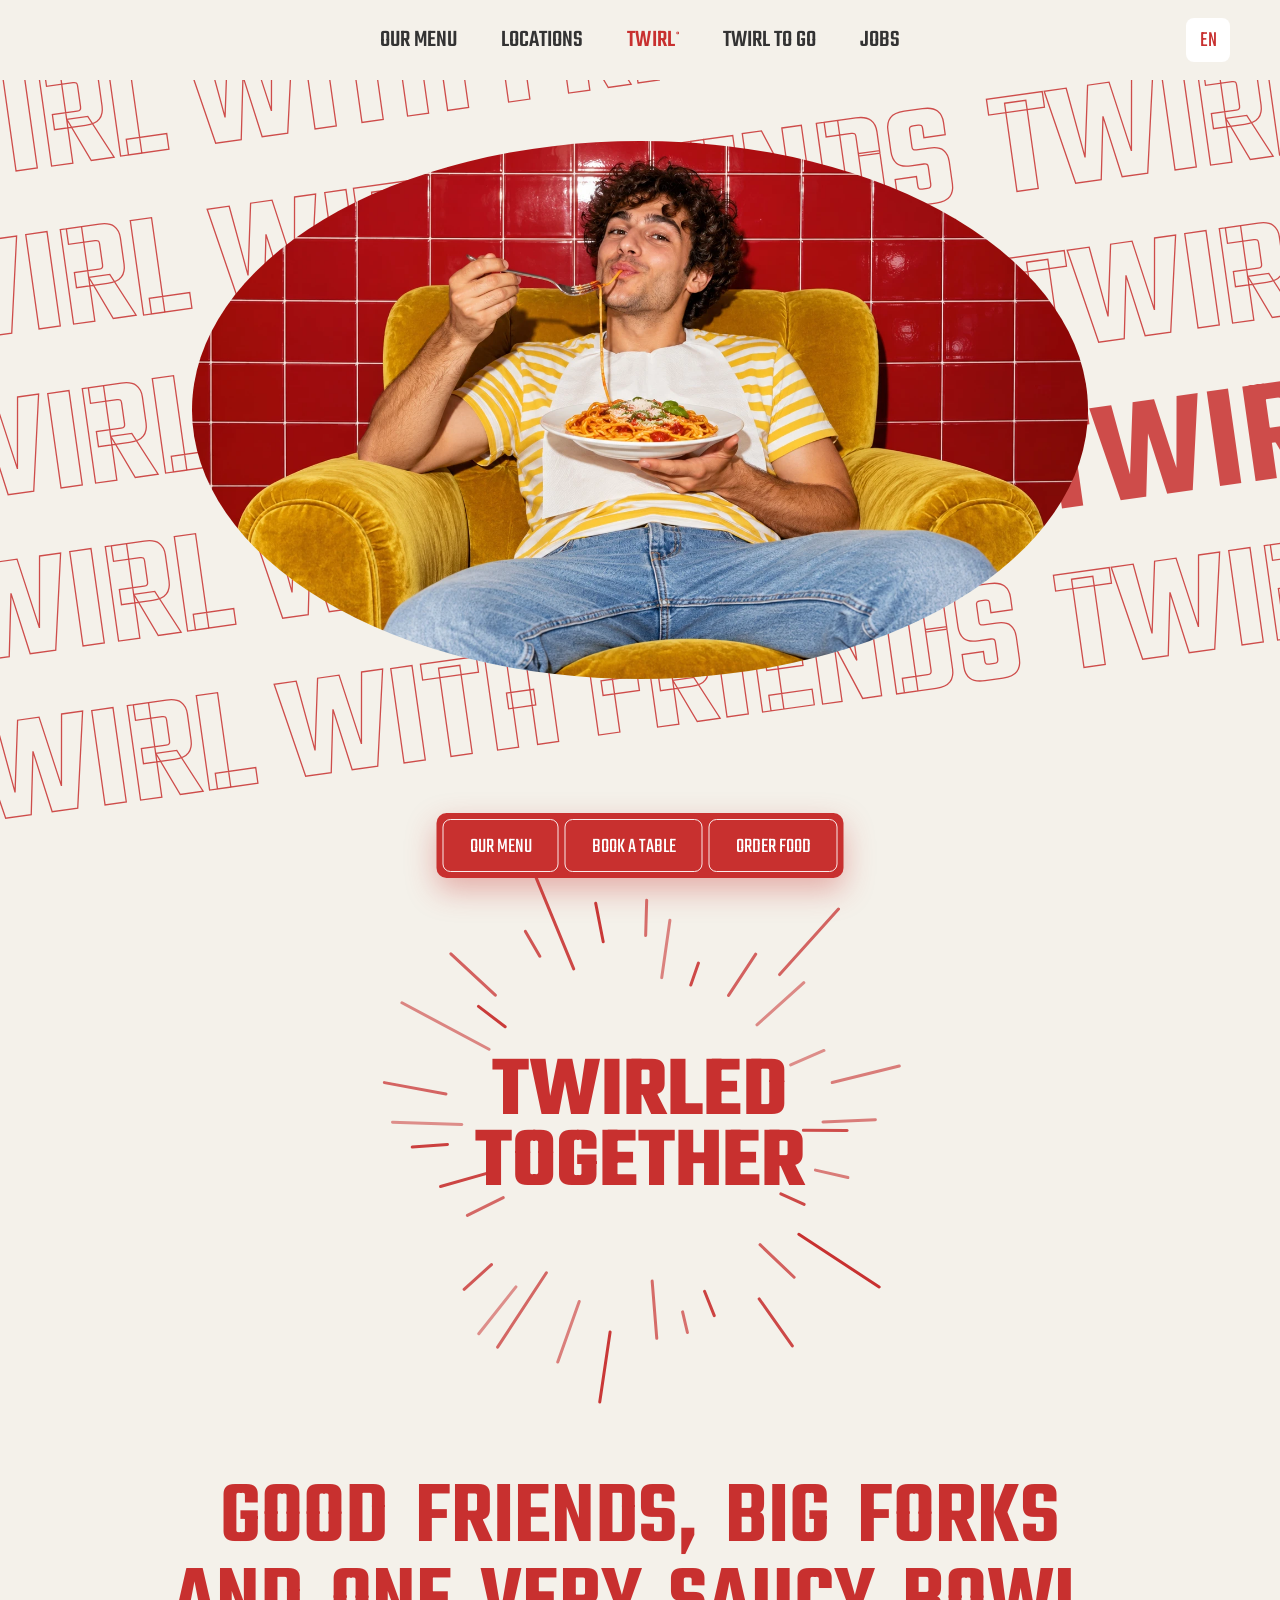
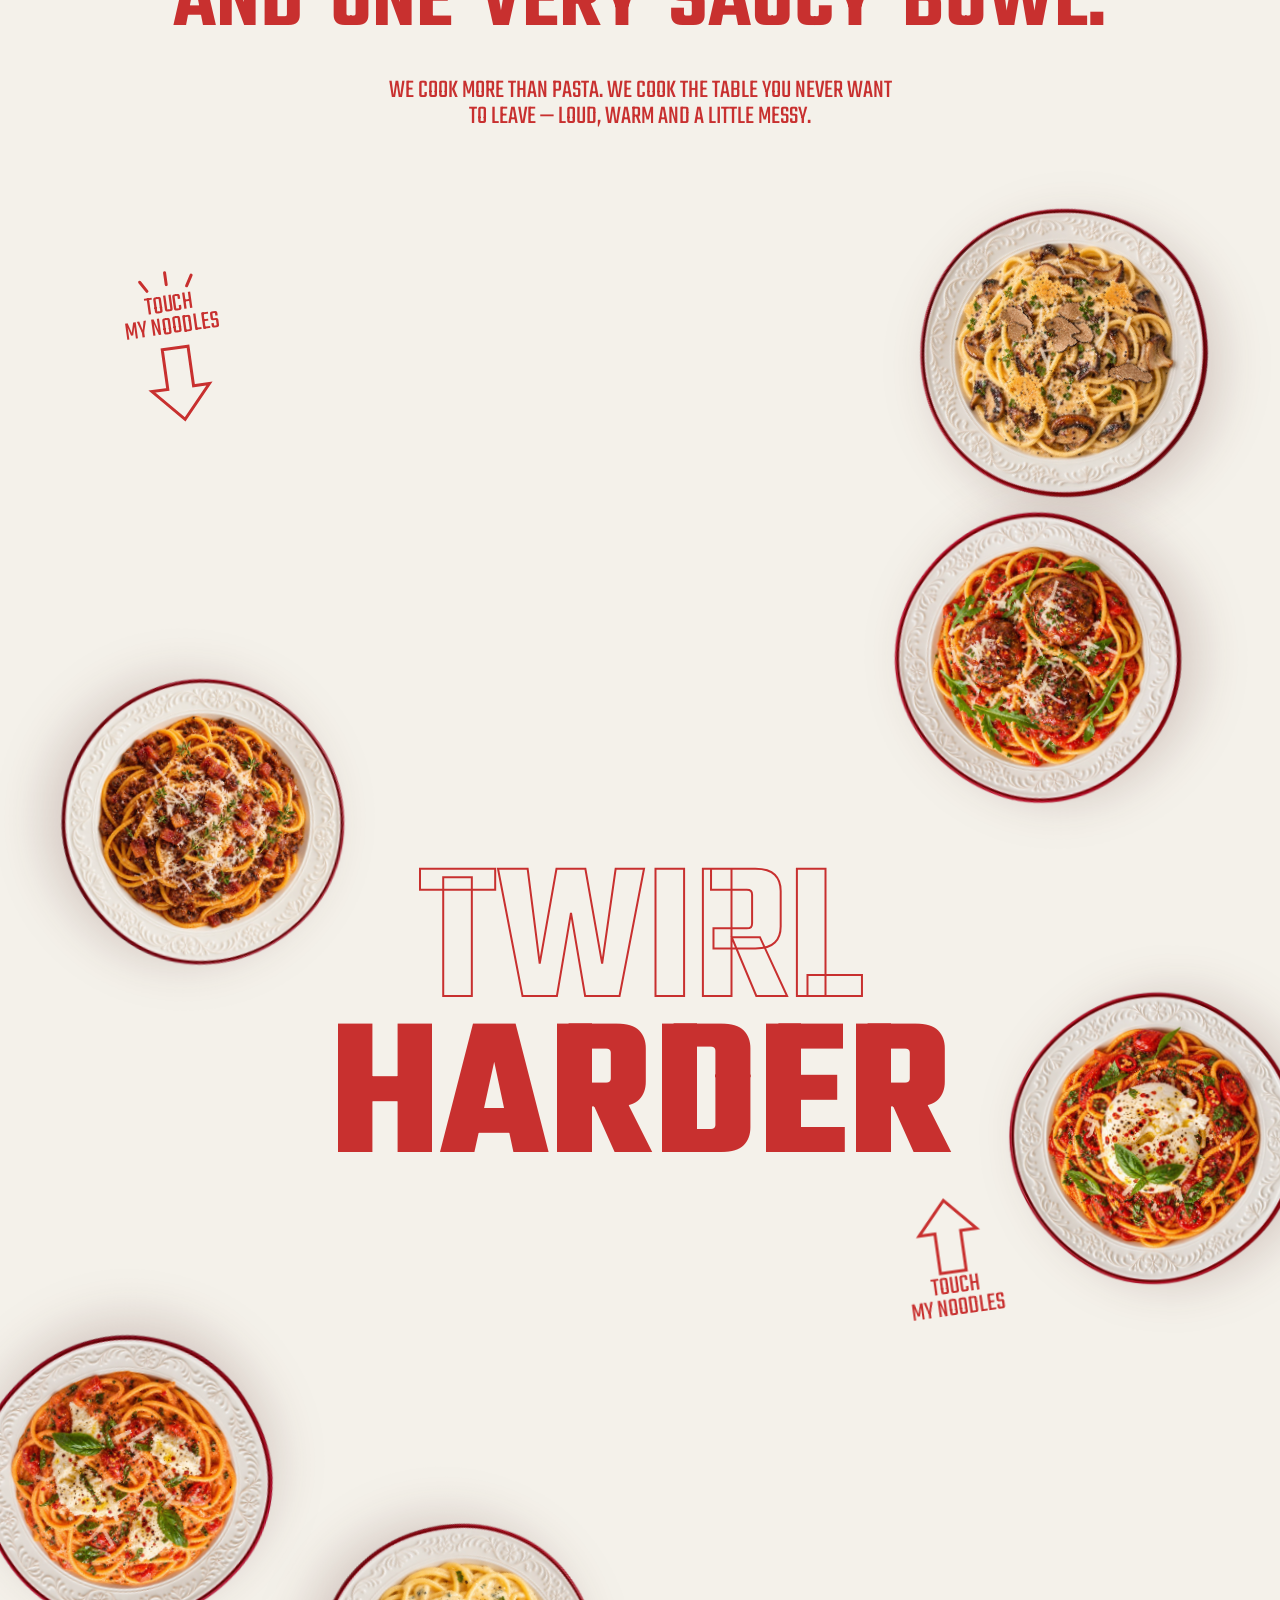
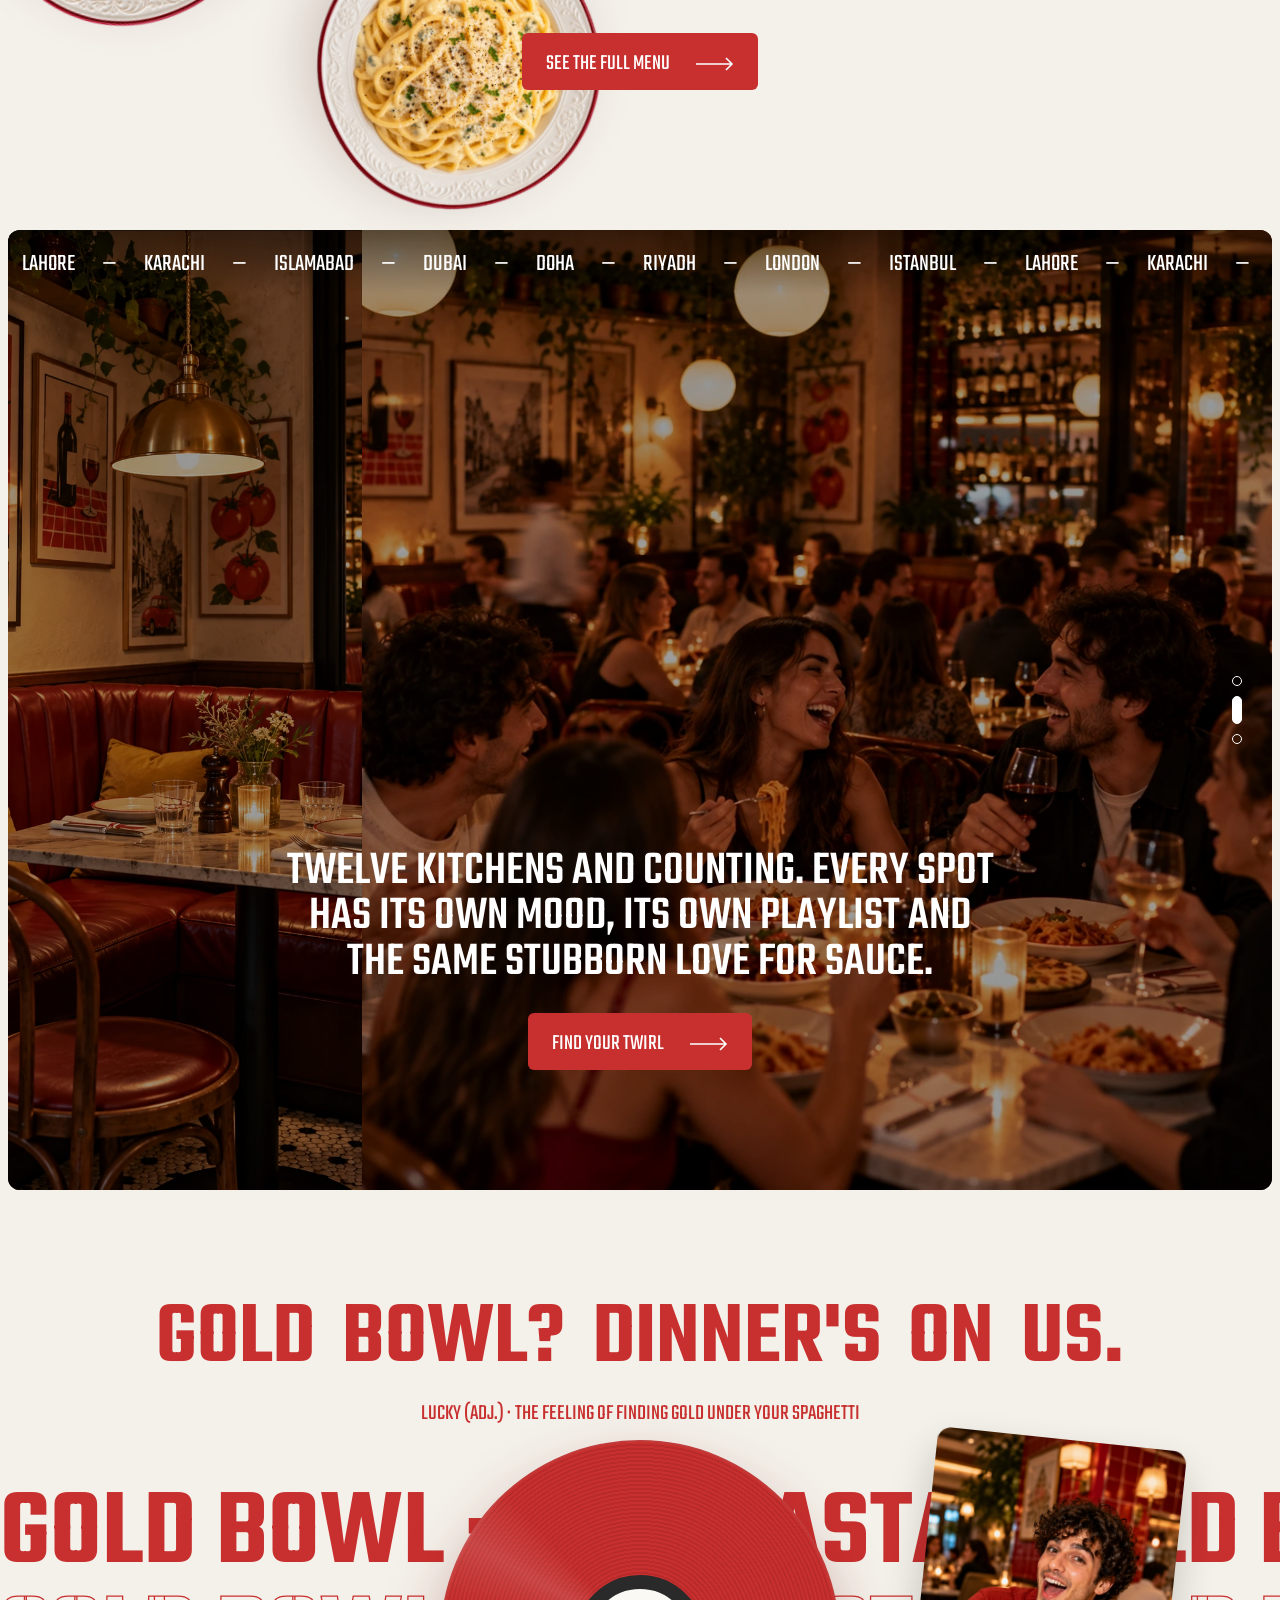
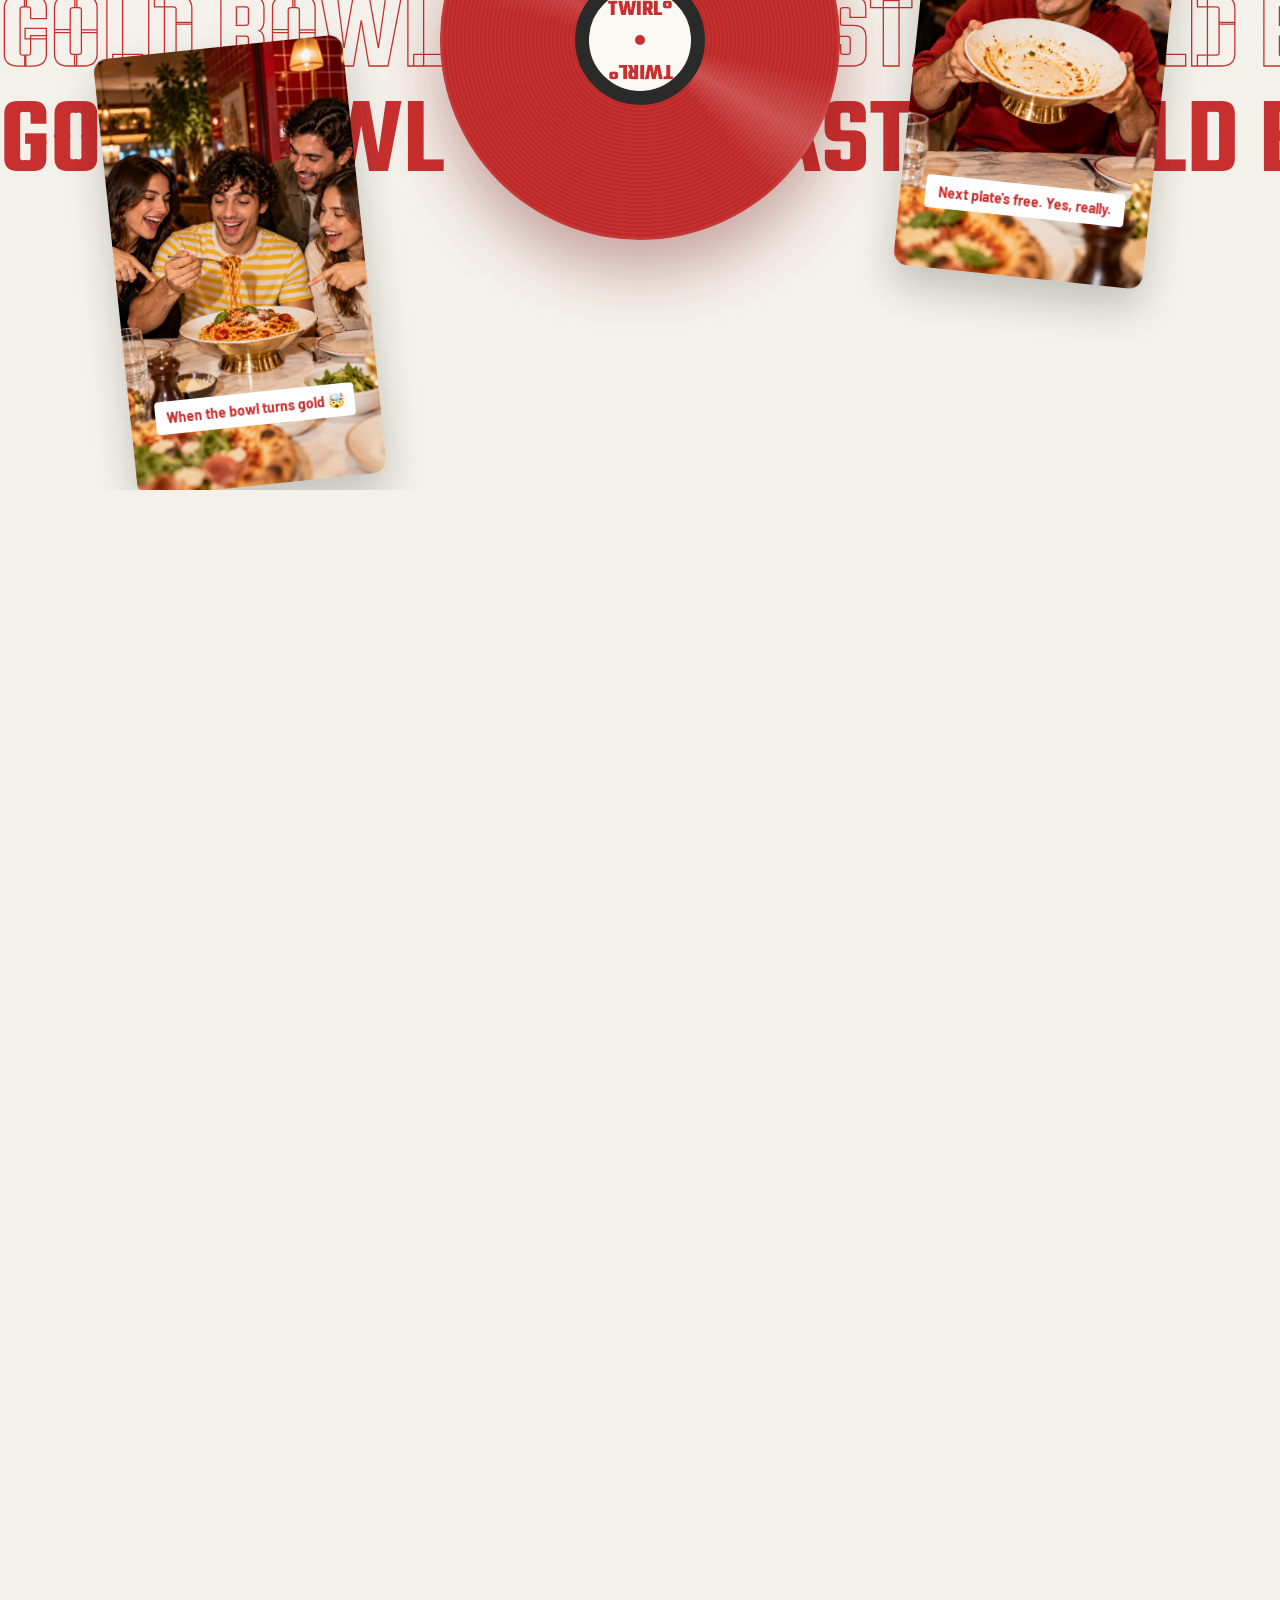
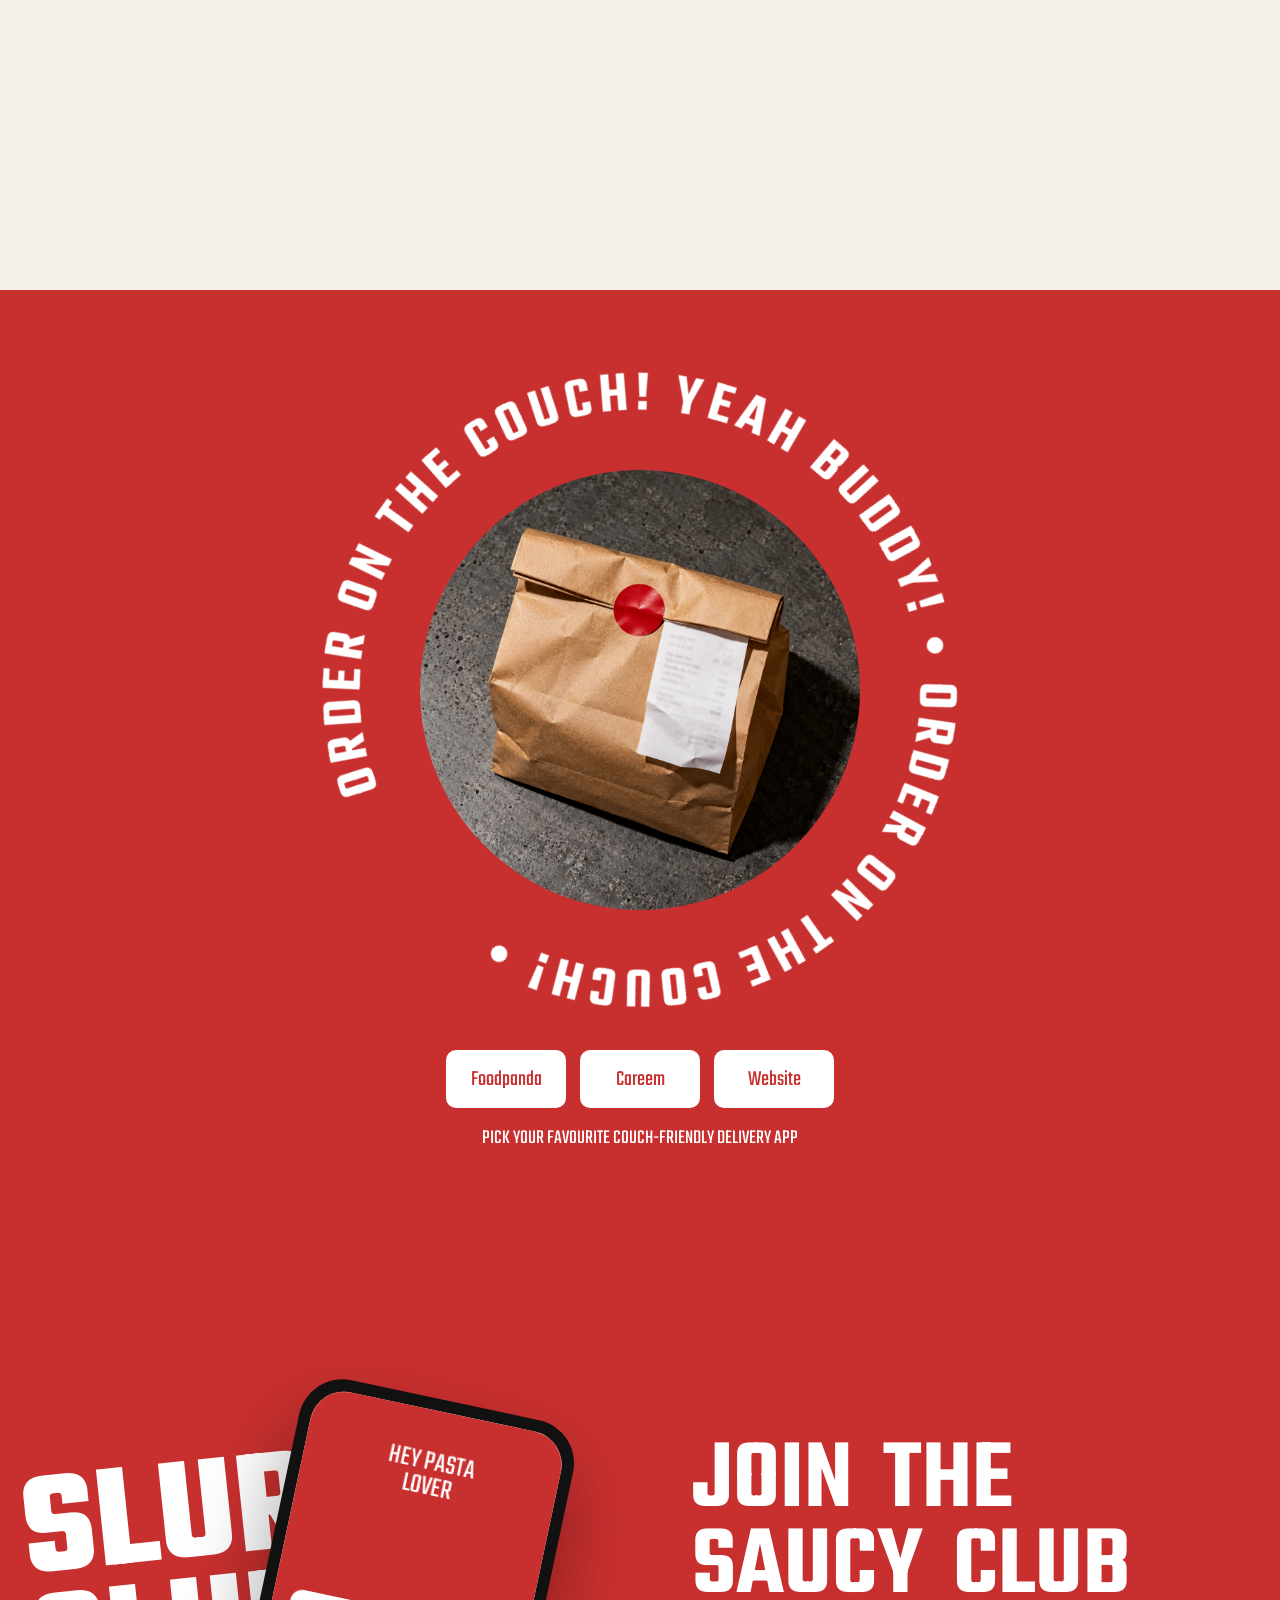
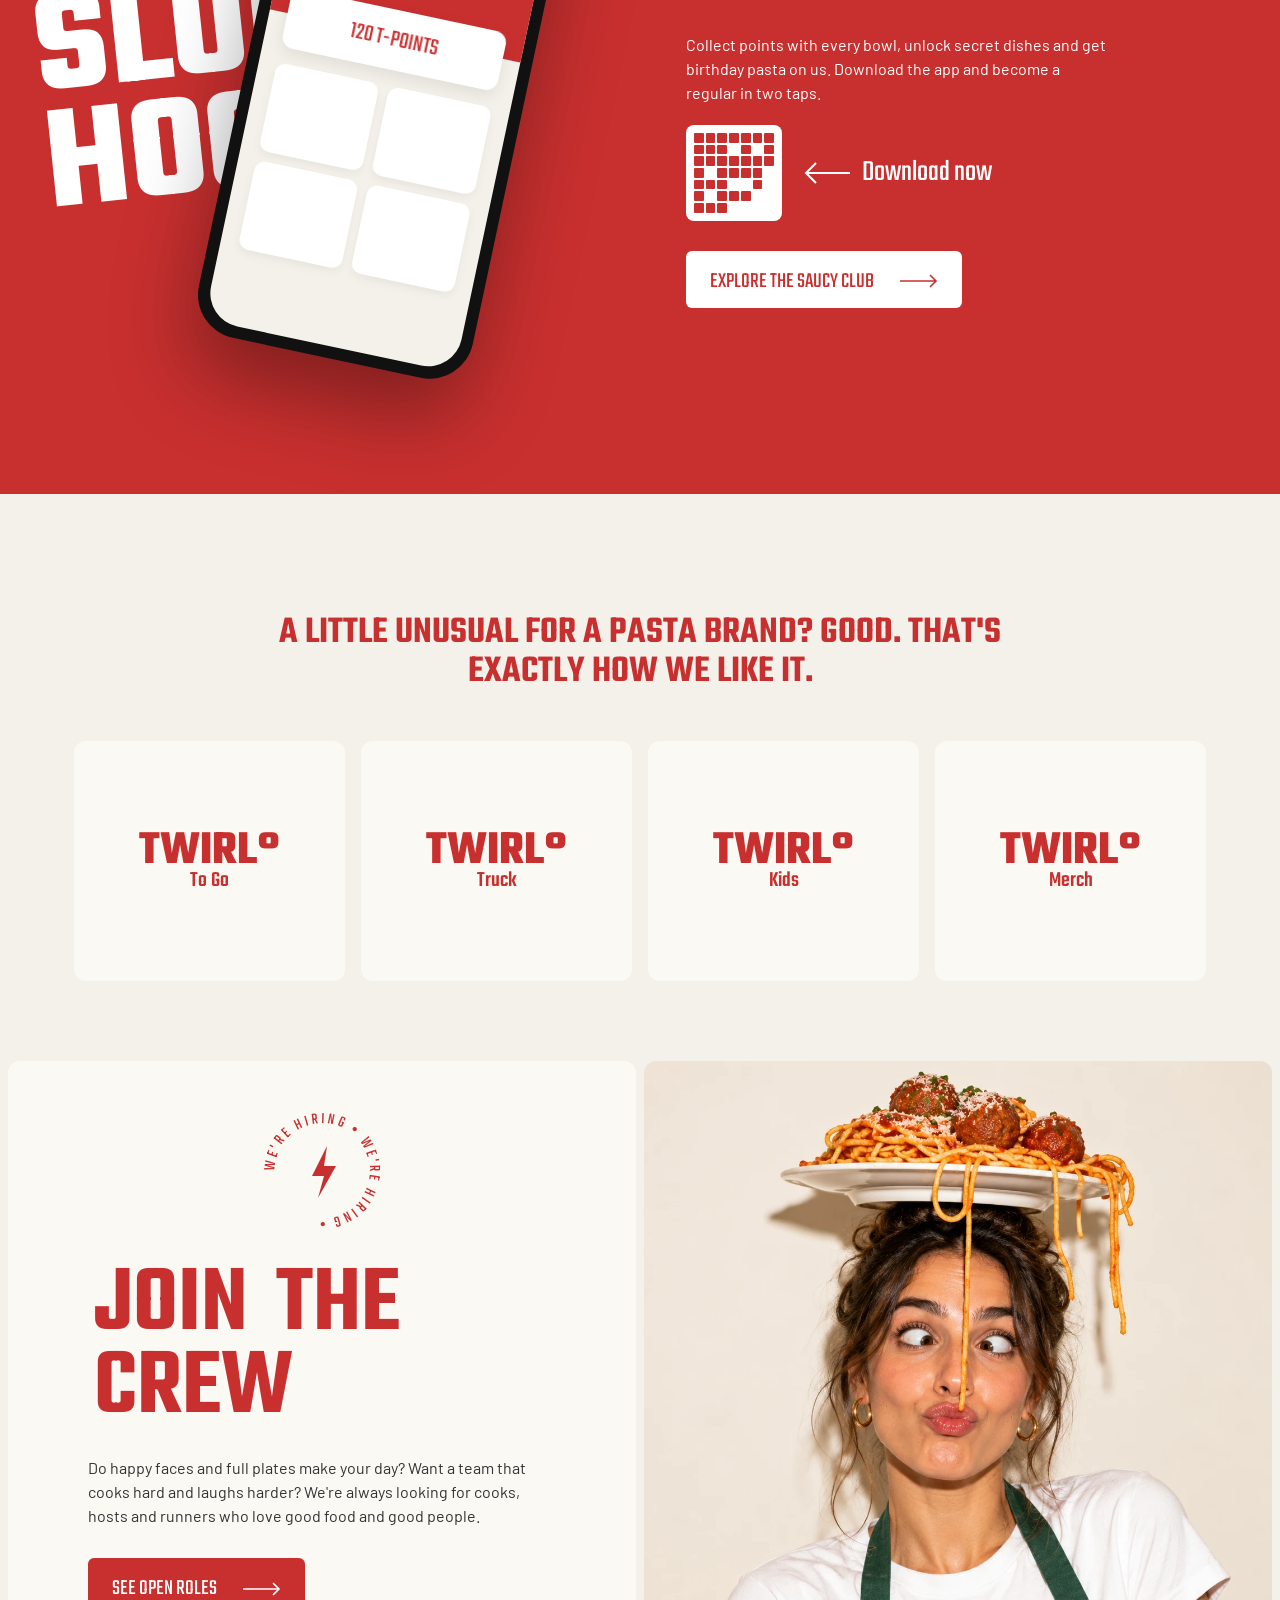
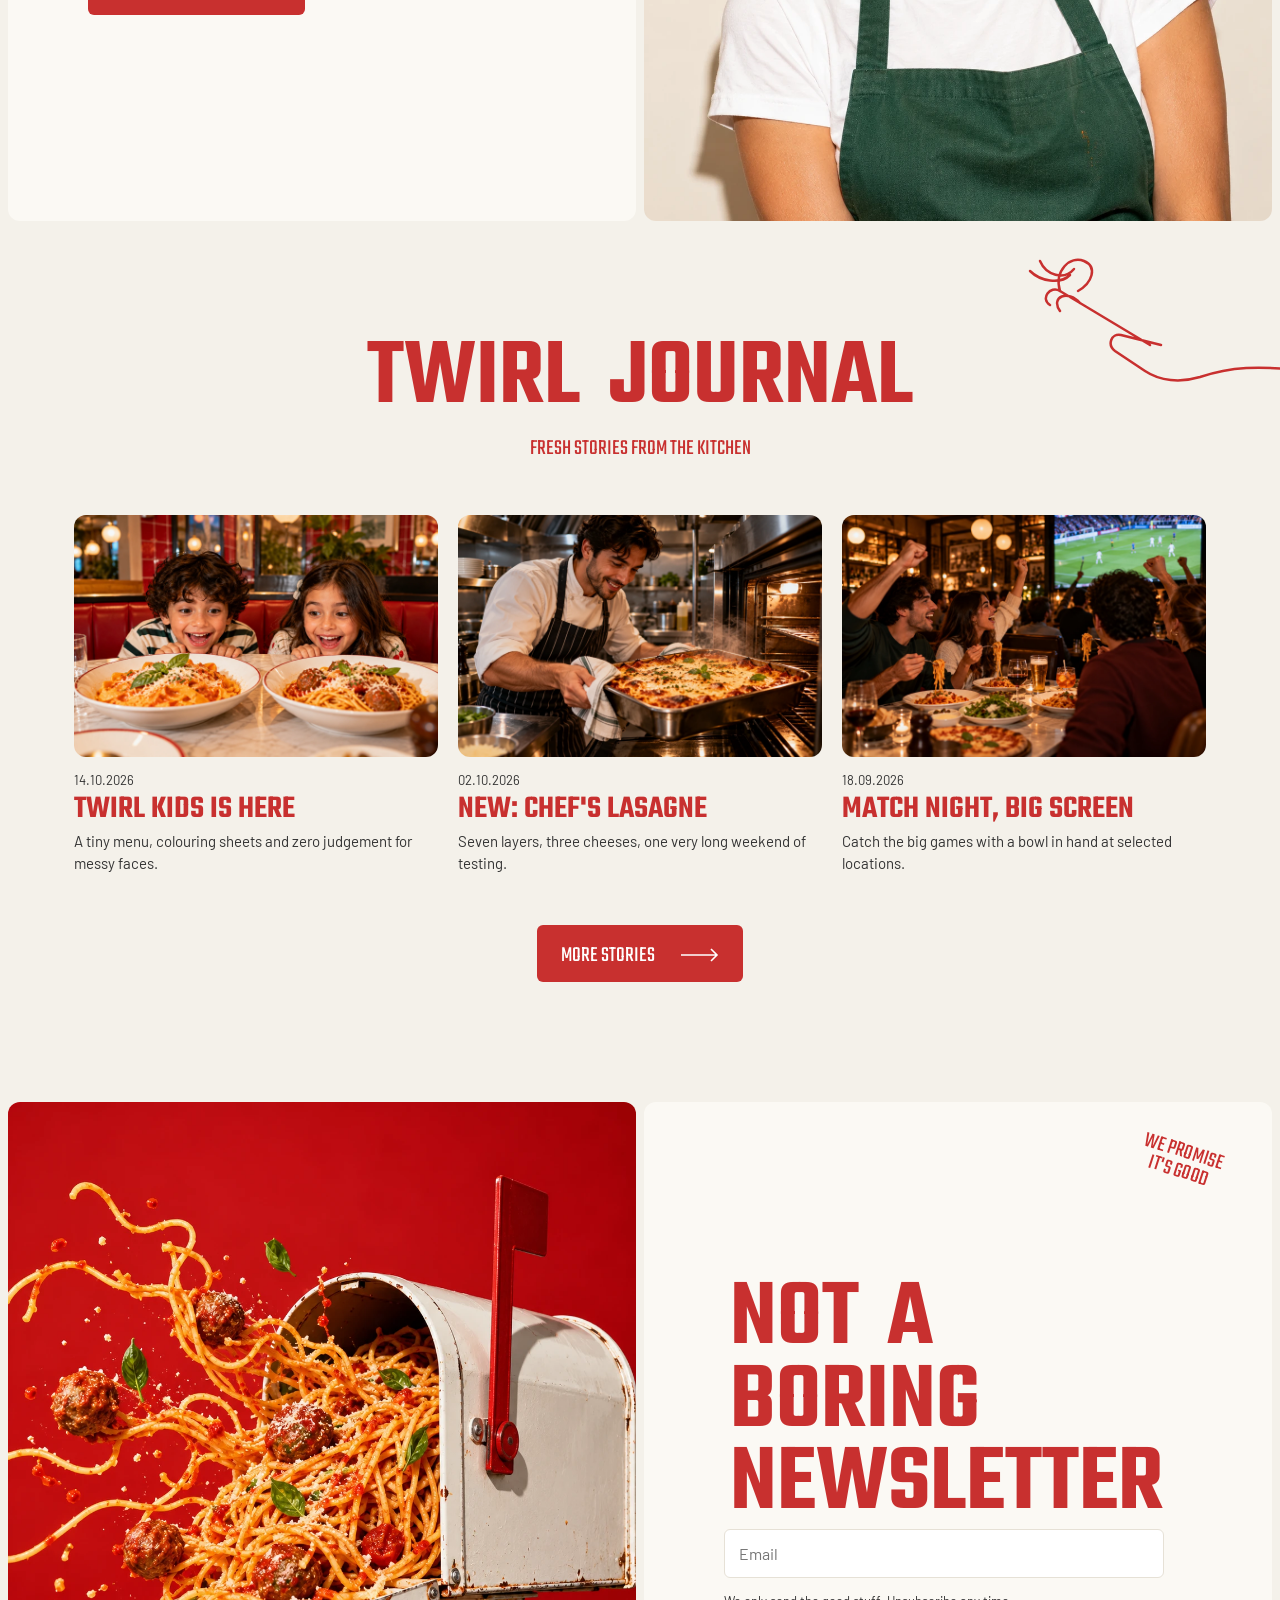
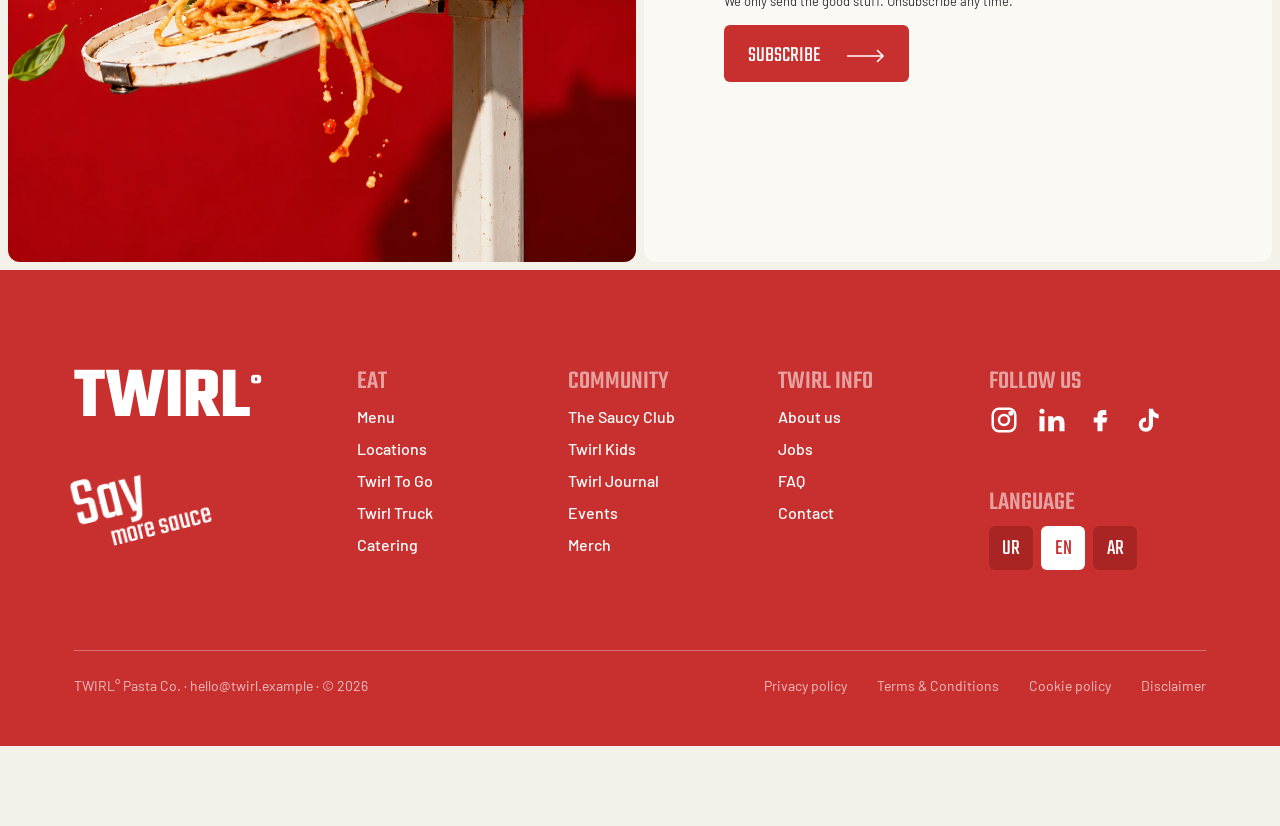
==== commit cee701a0: "Load app screen and QR as .webp; stop browsers caching stale assets Co-Authored-By: Claude Opus 5.5 " ====
--- a/index.html
+++ b/index.html
@@ -5,7 +5,7 @@
 <title>TWIRL° — Pasta Made for Friends</title>
 <link rel="preconnect" href="https://fonts.googleapis.com"><link rel="preconnect" href="https://fonts.gstatic.com" crossorigin>
 <link href="https://fonts.googleapis.com/css2?family=Teko:wght@400;500;600;700&family=Barlow:wght@400;500;600;700&display=swap" rel="stylesheet">
-<link rel="stylesheet" href="assets/style.css">
+<link rel="stylesheet" href="assets/style.css?v=3">
 </head>
 <body data-page="home">
 
@@ -160,6 +160,6 @@
 </section>
 <div style="height:8px"></div>
 
-<script src="assets/main.js"></script>
+<script src="assets/main.js?v=3"></script>
 </body>
 </html>
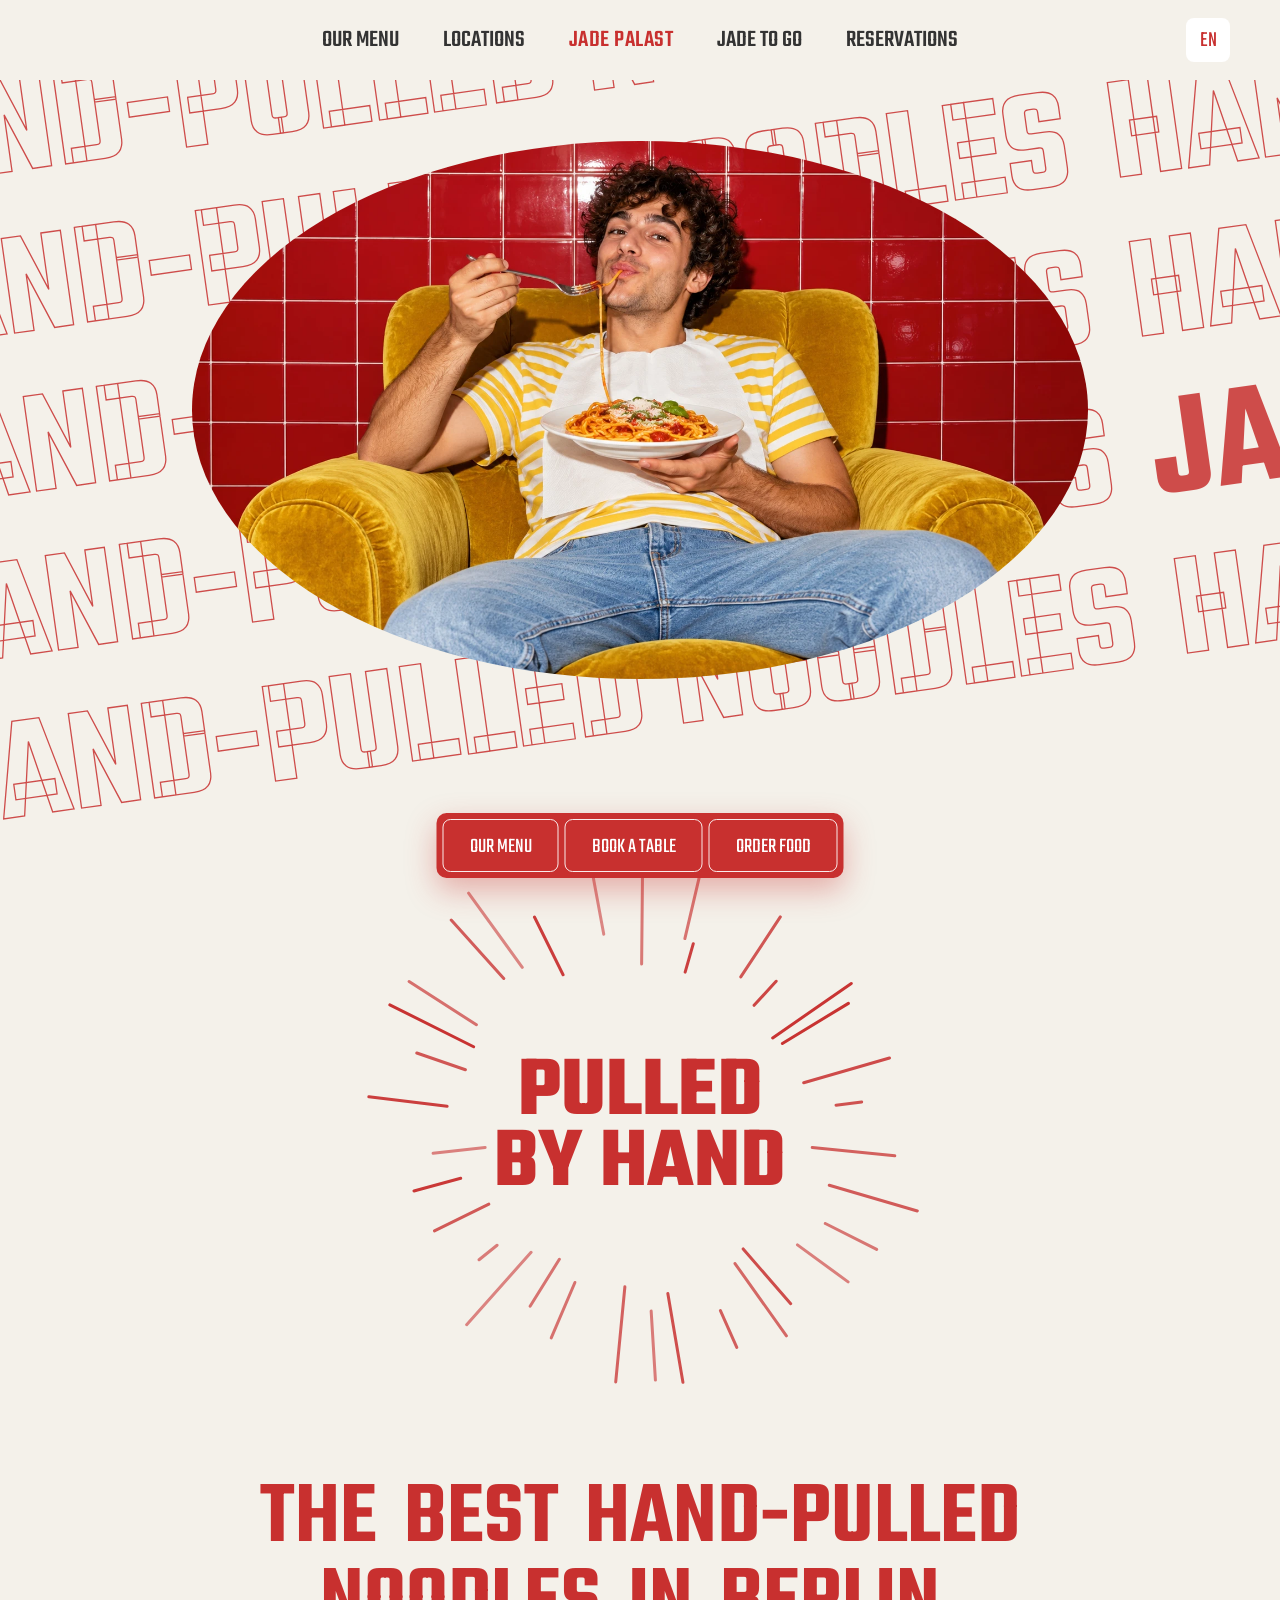
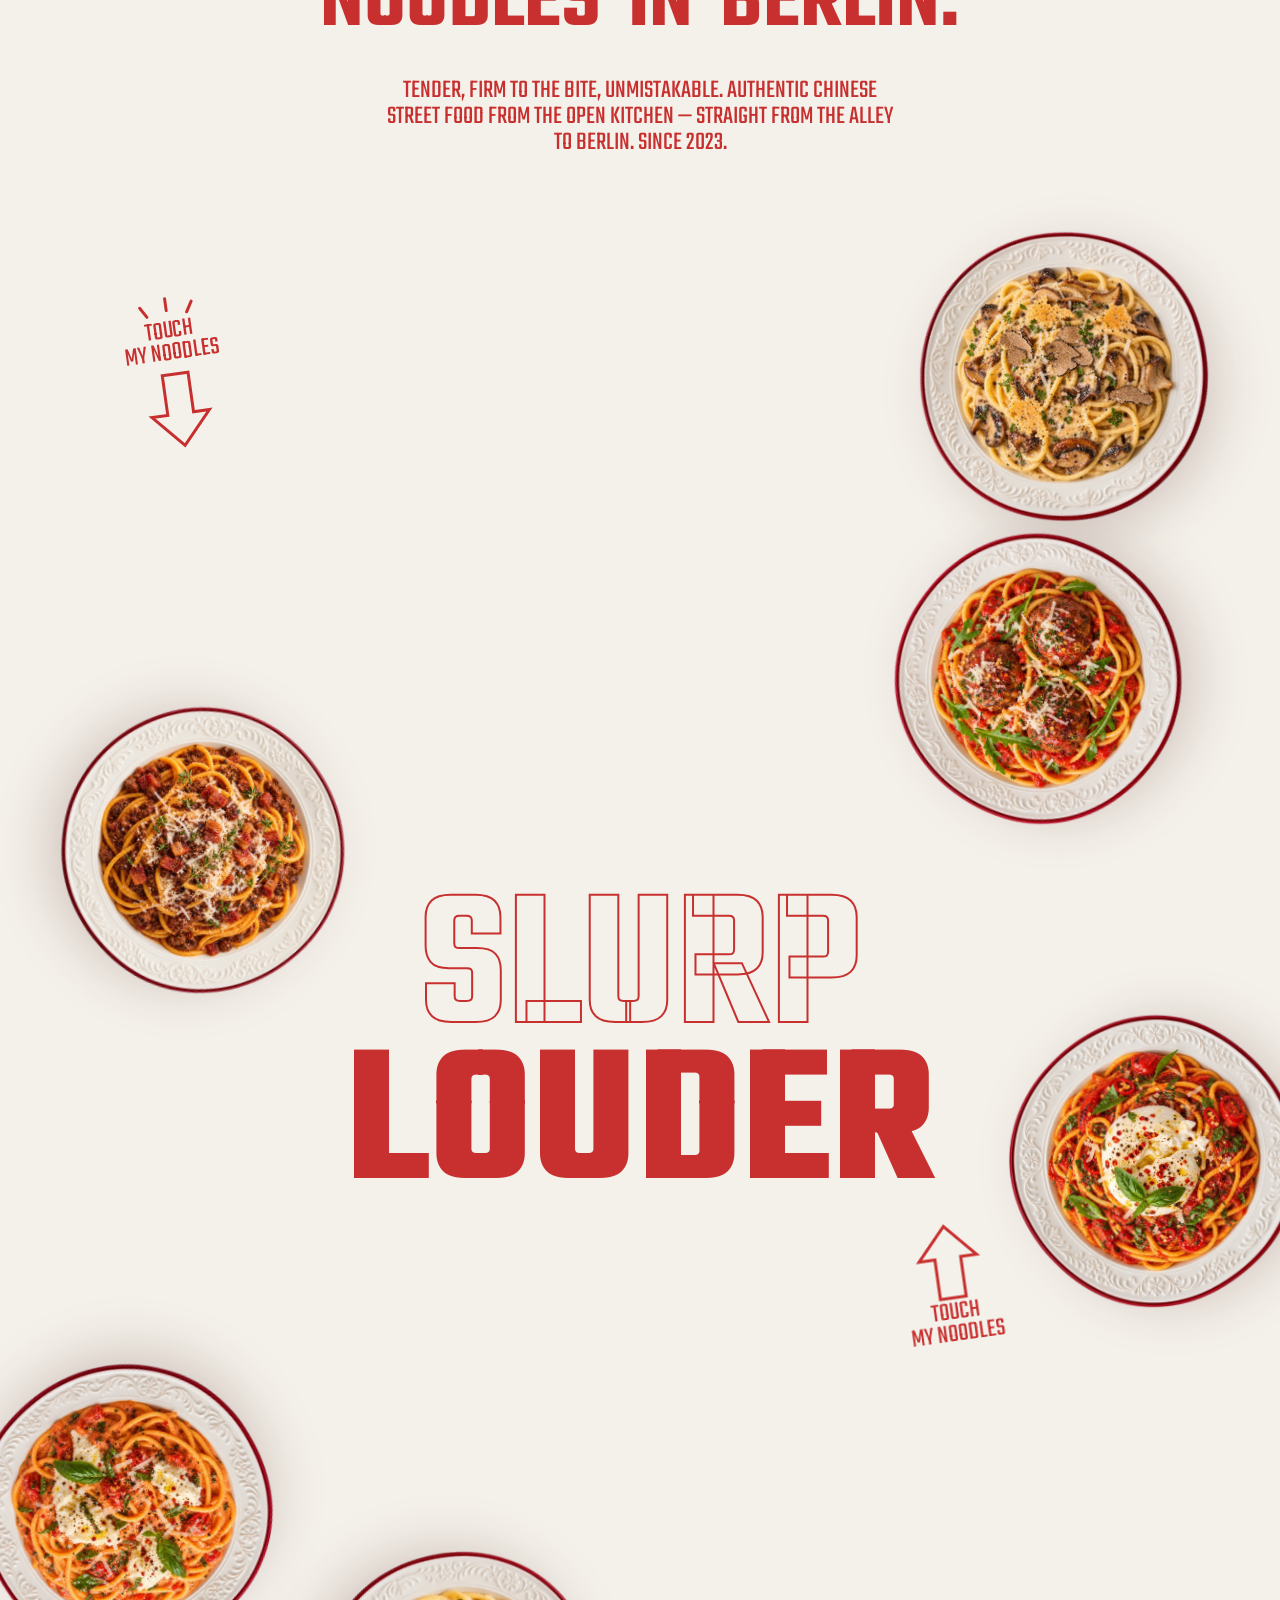
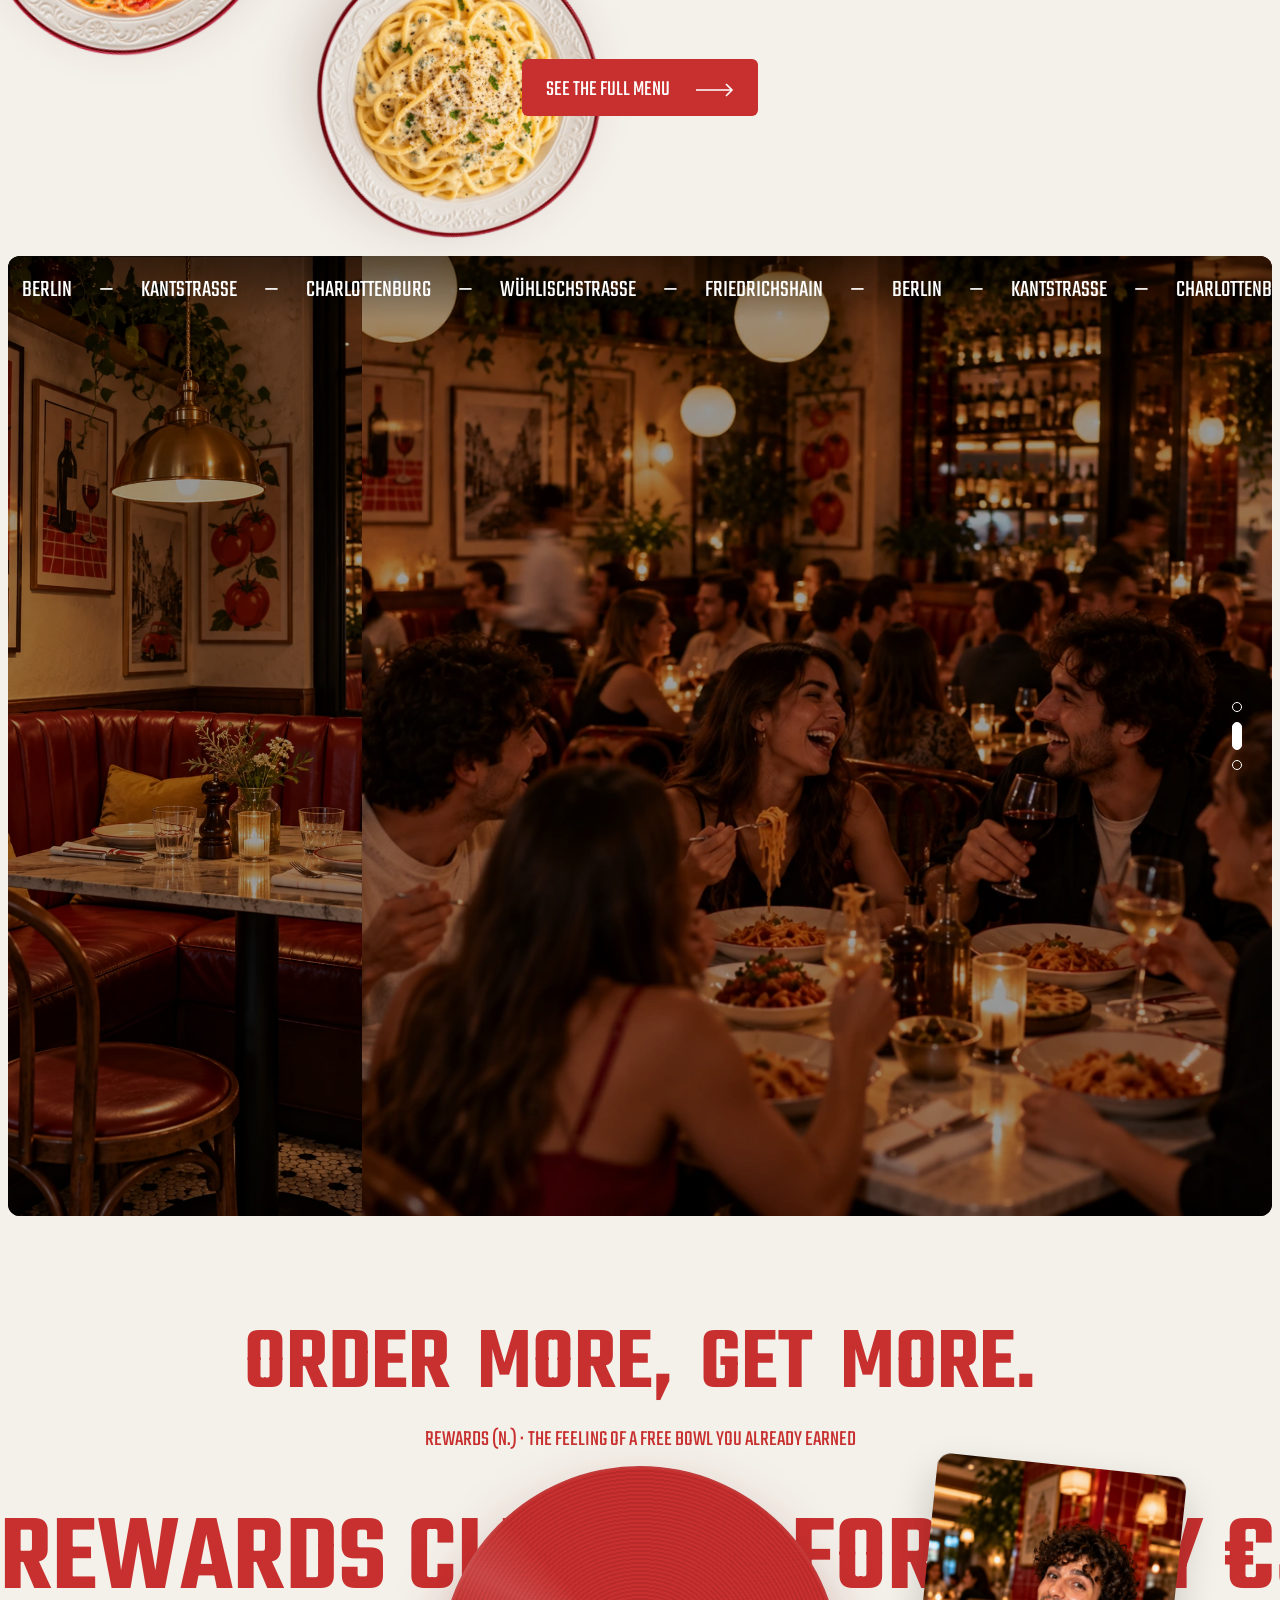
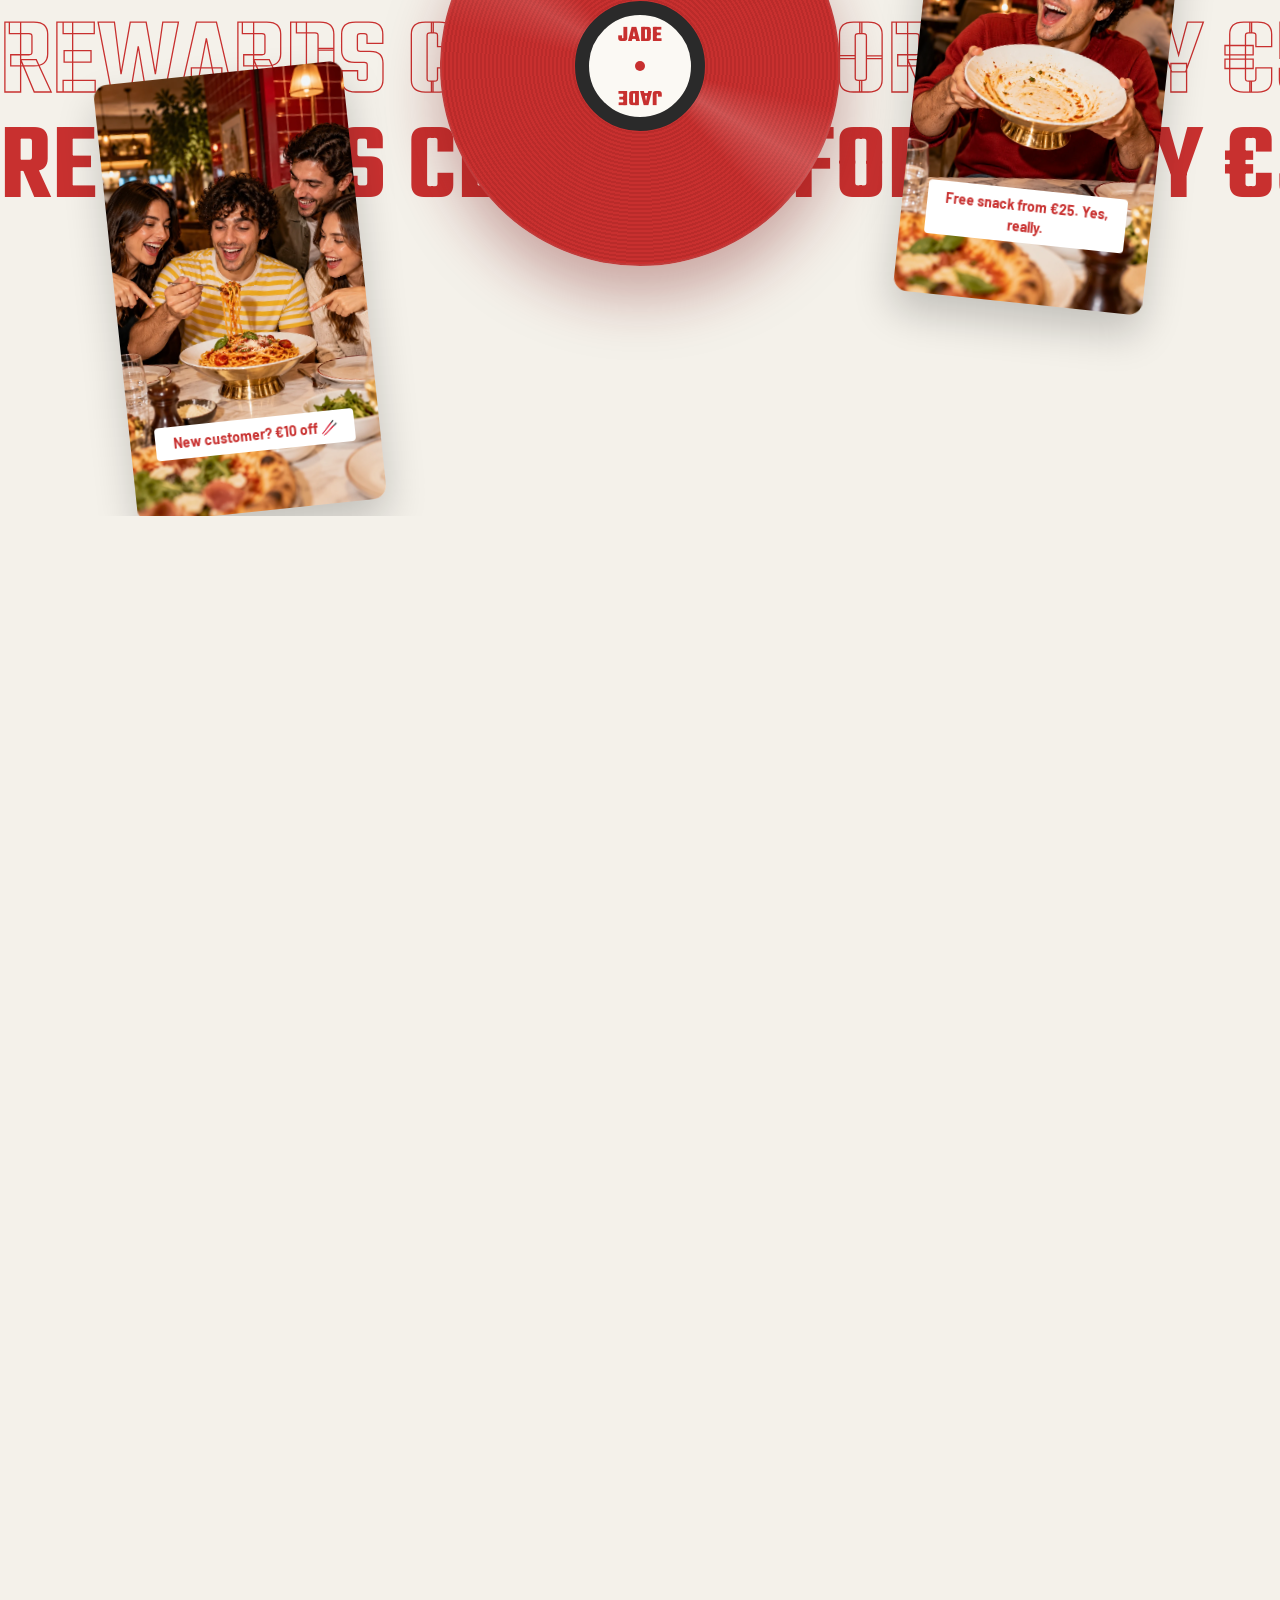
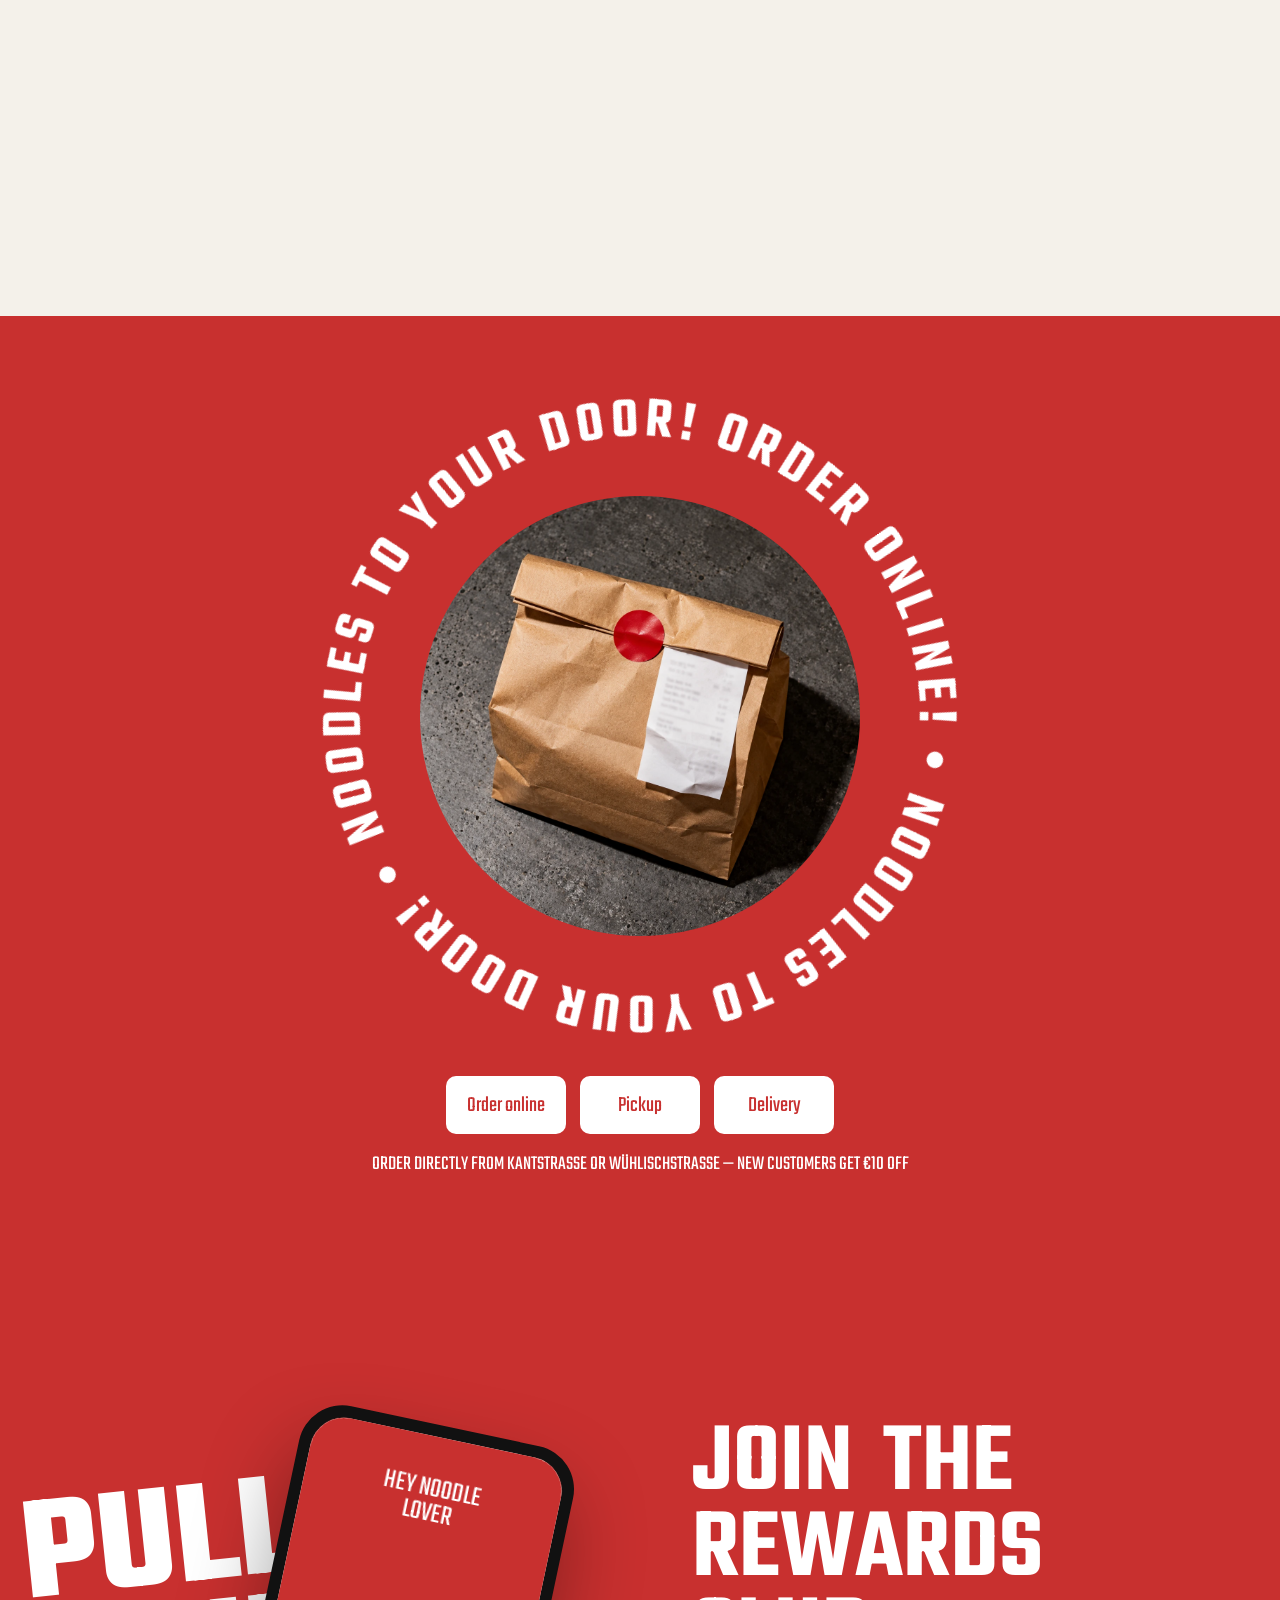
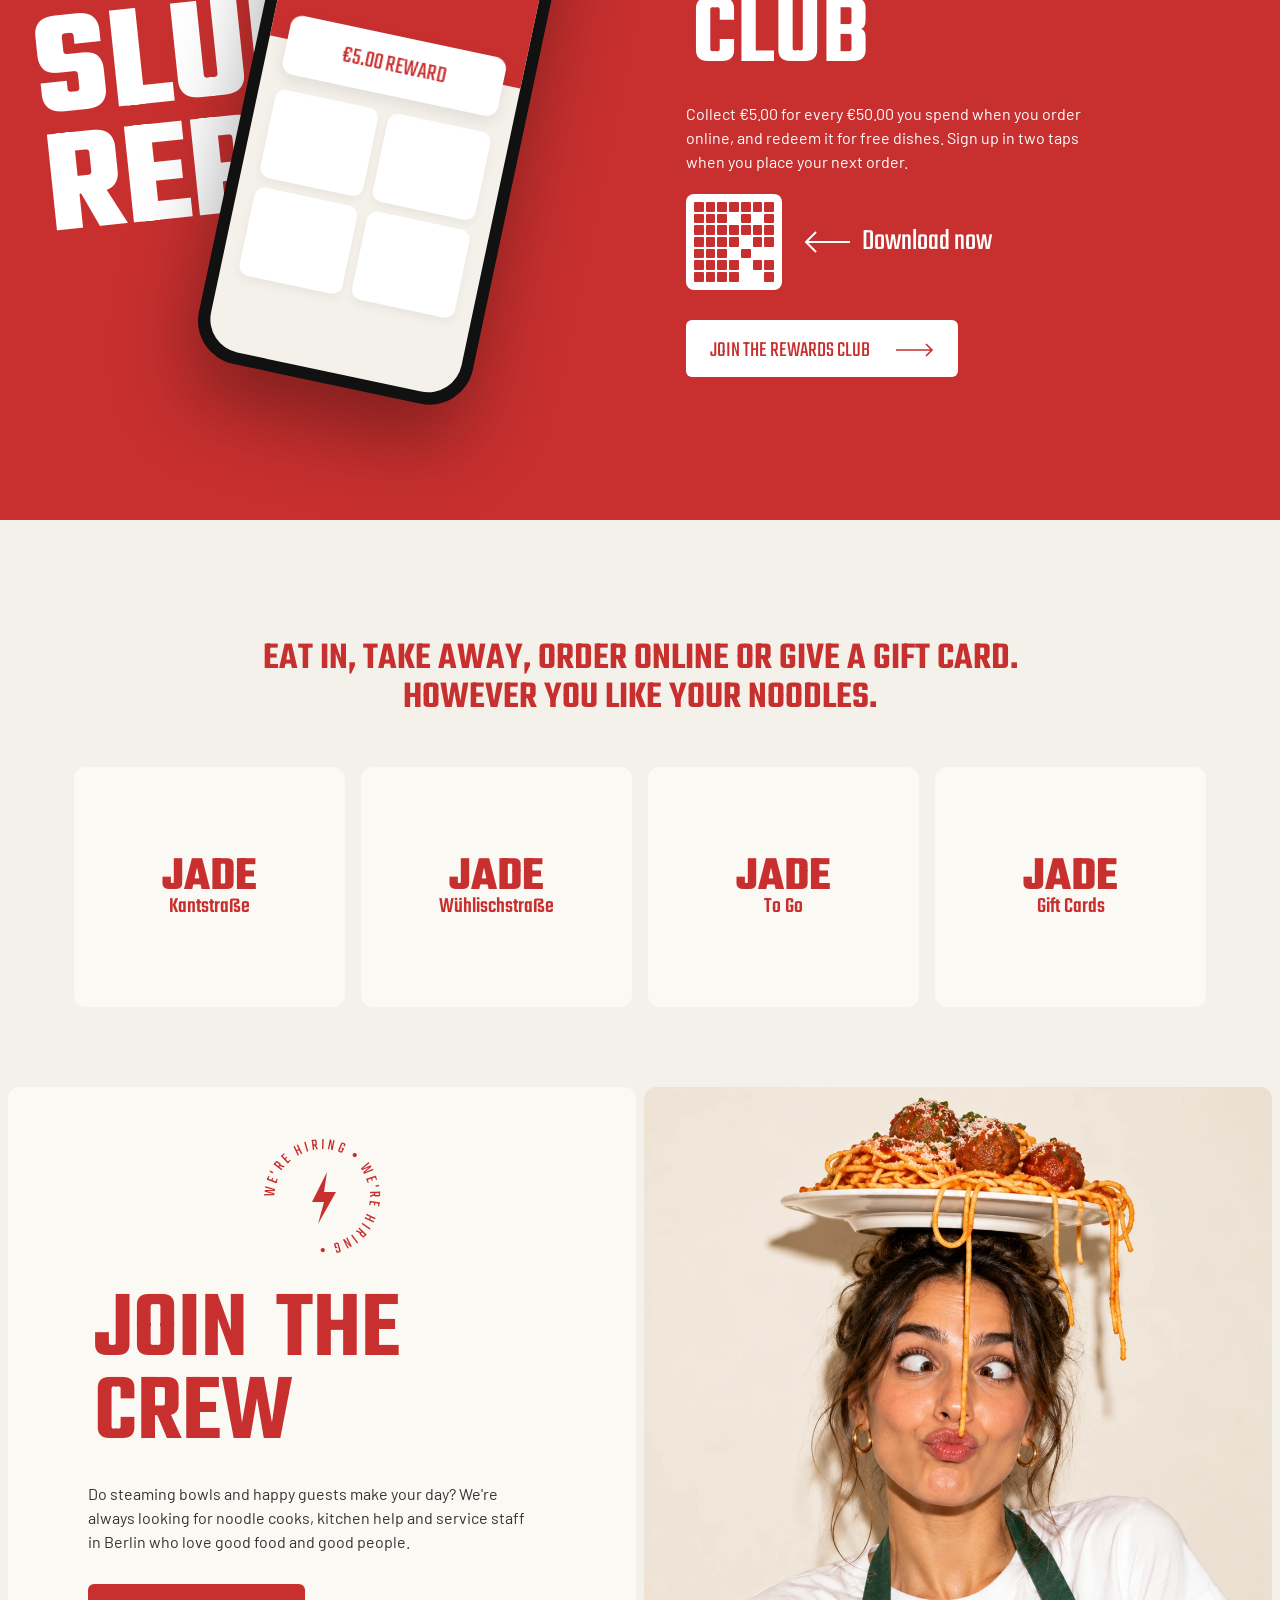
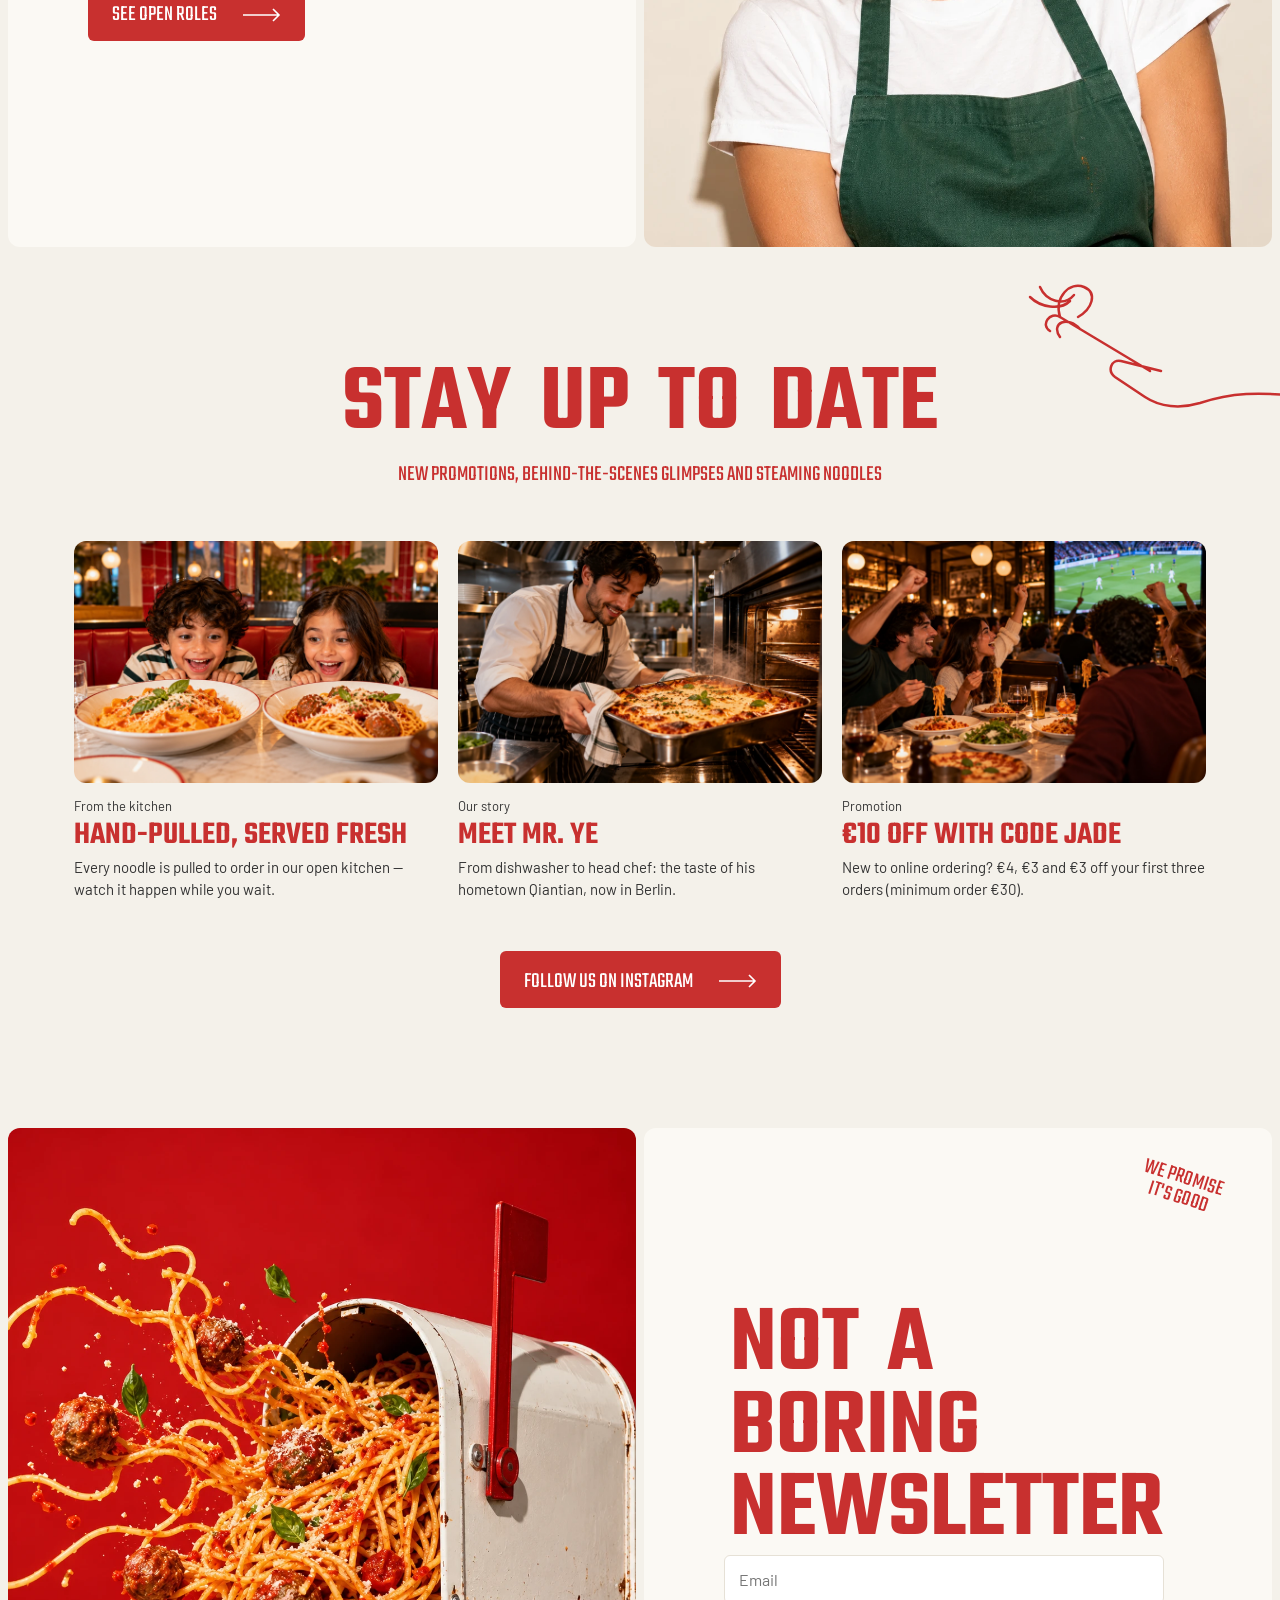
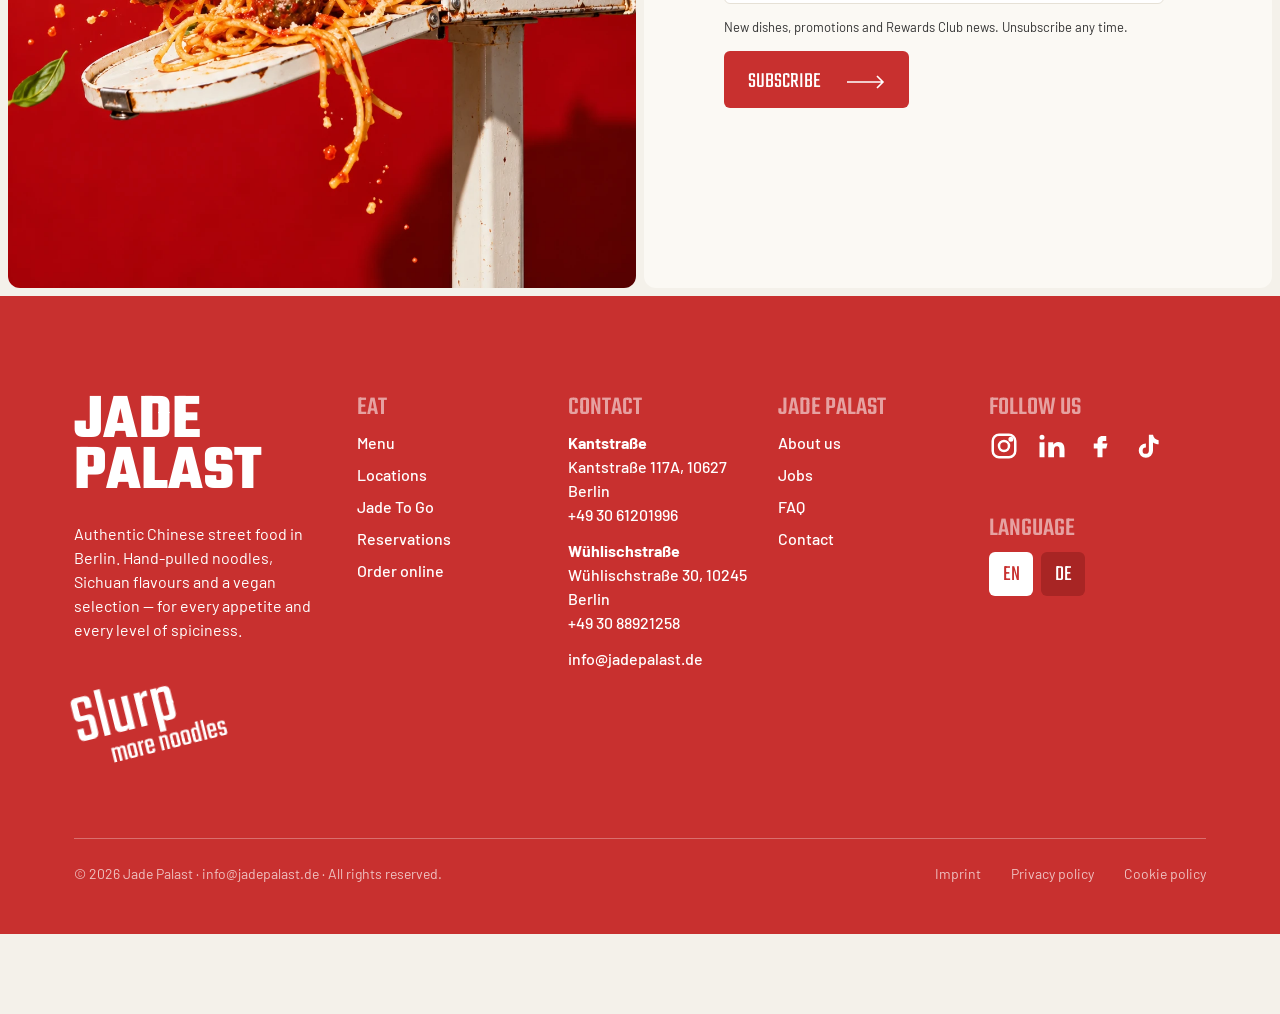
==== commit dc3fd778: "Rebrand to Jade Palast and update all content from the live site Menu, prices, locations, opening ho" ====
--- a/index.html
+++ b/index.html
@@ -2,36 +2,37 @@
 <html lang="en">
 <head>
 <meta charset="utf-8"><meta name="viewport" content="width=device-width, initial-scale=1">
-<title>TWIRL° — Pasta Made for Friends</title>
+<title>Jade Palast — Hand-Pulled Noodles in Berlin</title>
+<meta name="description" content="Jade Palast: the best hand-pulled noodles in Berlin. Authentic Chinese street food from the open kitchen at Kantstraße and Wühlischstraße.">
 <link rel="preconnect" href="https://fonts.googleapis.com"><link rel="preconnect" href="https://fonts.gstatic.com" crossorigin>
 <link href="https://fonts.googleapis.com/css2?family=Teko:wght@400;500;600;700&family=Barlow:wght@400;500;600;700&display=swap" rel="stylesheet">
-<link rel="stylesheet" href="assets/style.css?v=3">
+<link rel="stylesheet" href="assets/style.css?v=4">
 </head>
 <body data-page="home">
 
 <!-- 1. HERO — tilted outline marquee + oval image zoom -->
 <section class="hero">
-  <h1 class="sr">TWIRL° — pasta restaurant</h1>
+  <h1 class="sr">Jade Palast — the best hand-pulled noodles in Berlin</h1>
   <div class="hero-marquee" aria-hidden="true">
-    <div class="row" data-marquee="Twirl with friends" data-fill="3"></div>
-    <div class="row rev" data-marquee="Twirl with friends" data-fill="3"></div>
-    <div class="row" data-marquee="Twirl with friends" data-fill="3"></div>
-    <div class="row rev" data-marquee="Twirl with friends" data-fill="3"></div>
-    <div class="row" data-marquee="Twirl with friends" data-fill="3"></div>
+    <div class="row" data-marquee="Hand-pulled noodles" data-fill="3"></div>
+    <div class="row rev" data-marquee="Hand-pulled noodles" data-fill="3"></div>
+    <div class="row" data-marquee="Hand-pulled noodles" data-fill="3"></div>
+    <div class="row rev" data-marquee="Hand-pulled noodles" data-fill="3"></div>
+    <div class="row" data-marquee="Hand-pulled noodles" data-fill="3"></div>
   </div>
-  <div class="hero-img"><div class="ph" data-label="IMG-01 · Hero portrait (oval)"></div></div>
+  <div class="hero-img"><div class="ph" data-label="IMG-01 · Hero: noodles from the open kitchen (oval)"></div></div>
 </section>
 
 <!-- 2. BURST BADGE -->
 <section class="burst">
   <svg class="rays-svg" viewBox="0 0 560 560" data-c="280"><g></g></svg>
-  <div class="burst-word">Twirled<br>Together</div>
+  <div class="burst-word">Pulled<br>By Hand</div>
 </section>
 
 <!-- 3. WORD-BY-WORD STATEMENT -->
 <section class="statement">
-  <h2 class="split">Good friends, big forks and one very saucy bowl.</h2>
-  <p class="reveal">We cook more than pasta. We cook the table you never want to leave — loud, warm and a little messy.</p>
+  <h2 class="split">The best hand-pulled noodles in Berlin.</h2>
+  <p class="reveal">Tender, firm to the bite, unmistakable. Authentic Chinese street food from the open kitchen — straight from the alley to Berlin. Since 2023.</p>
 </section>
 
 <!-- 4. FLOATING PLATES -->
@@ -42,22 +43,22 @@
     TOUCH<br>MY NOODLES
     <svg width="70" height="80" viewBox="0 0 70 80" fill="none" stroke="#C8302F" stroke-width="3"><path d="M22 4h26v40h16L35 76 6 44h16z"/></svg>
   </div>
-  <div class="plate" data-plate="0" data-speed=".12" style="left:4%;top:200px"><span class="tag">Smoky Bolo</span></div>
-  <div class="plate" data-plate="1" data-speed="-.08" style="right:5%;top:90px"><span class="tag">The Golden Fork</span></div>
-  <div class="plate" data-plate="2" data-speed=".18" style="left:-2%;top:620px"><span class="tag">Pink Vodka</span></div>
-  <div class="plate" data-plate="3" data-speed="-.14" style="right:7%;top:520px"><span class="tag">Holy Meatballs</span></div>
-  <div class="plate" data-plate="4" data-speed=".1" style="left:24%;top:1000px"><span class="tag">Cheesy Does It</span></div>
-  <div class="plate" data-plate="5" data-speed="-.1" style="right:-2%;top:980px"><span class="tag">Burrata Bomb</span></div>
+  <div class="plate" data-img="dish-smoky-bolo.webp" data-plate="0" data-speed=".12" style="left:4%;top:200px"><span class="tag">N3 Dan Dan Noodles</span></div>
+  <div class="plate" data-img="dish-the-golden-fork.webp" data-plate="1" data-speed="-.08" style="right:5%;top:90px"><span class="tag">N4 Noodles in Chili Oil</span></div>
+  <div class="plate" data-img="dish-pink-vodka.webp" data-plate="2" data-speed=".18" style="left:-2%;top:620px"><span class="tag">V8 Fried Dumplings</span></div>
+  <div class="plate" data-img="dish-holy-meatballs.webp" data-plate="3" data-speed="-.14" style="right:7%;top:520px"><span class="tag">N2 Hong Shao Noodle Soup</span></div>
+  <div class="plate" data-img="dish-cheesy-does-it.webp" data-plate="4" data-speed=".1" style="left:24%;top:1000px"><span class="tag">N5 Noodles with Egg &amp; Tomato</span></div>
+  <div class="plate" data-img="dish-burrata-bomb.webp" data-plate="5" data-speed="-.1" style="right:-2%;top:980px"><span class="tag">V2 Chicken Leg in Chili Oil</span></div>
   <div class="doodle" style="right:22%;top:960px">
     <svg width="70" height="80" viewBox="0 0 70 80" fill="none" stroke="#C8302F" stroke-width="3" style="transform:rotate(180deg)"><path d="M22 4h26v40h16L35 76 6 44h16z"/></svg>TOUCH<br>MY NOODLES
   </div>
-  <div class="stack"><span class="outline">Twirl</span><span class="solid">Harder</span></div>
+  <div class="stack"><span class="outline">Slurp</span><span class="solid">Louder</span></div>
   <div class="center" style="position:absolute;left:0;right:0;bottom:40px"><a class="btn" href="menu.html">See the full menu <svg width="38" height="14" viewBox="0 0 38 14" fill="none" stroke="#fff" stroke-width="1.6"><path d="M0 7h36M30 1l6 6-6 6"/></svg></a></div>
 </section>
 
 <!-- 5. LOCATION SLIDER -->
 <section class="locs">
-  <div class="locs-tick"><div class="row" data-marquee="Lahore|—|Karachi|—|Islamabad|—|Dubai|—|Doha|—|Riyadh|—|London|—|Istanbul|—"></div></div>
+  <div class="locs-tick"><div class="row" data-marquee="Berlin|—|Kantstraße|—|Charlottenburg|—|Wühlischstraße|—|Friedrichshain|—"></div></div>
   <div class="locs-slides">
     <div class="locs-slide"><div class="ph dark" data-label="IMG-07 · Interior detail"></div><div class="ph" data-label="IMG-08 · Storefront at dusk"></div></div>
     <div class="locs-slide"><div class="ph warm" data-label="IMG-09 · Booth seating"></div><div class="ph dark" data-label="IMG-10 · Crowd at the bar"></div></div>
@@ -66,8 +67,8 @@
   <div class="locs-overlay"></div>
   <div class="locs-dots"></div>
   <div class="locs-copy">
-    <h3 class="reveal">Twelve kitchens and counting. Every spot has its own mood, its own playlist and the same stubborn love for sauce.</h3>
-    <a class="btn reveal" href="locations.html">Find your Twirl <svg width="38" height="14" viewBox="0 0 38 14" fill="none" stroke="#fff" stroke-width="1.6"><path d="M0 7h36M30 1l6 6-6 6"/></svg></a>
+    <h3 class="reveal">Two locations, one taste. Visit us in Charlottenburg or Friedrichshain — open every day from 12:00.</h3>
+    <a class="btn reveal" href="locations.html">Find your Jade Palast <svg width="38" height="14" viewBox="0 0 38 14" fill="none" stroke="#fff" stroke-width="1.6"><path d="M0 7h36M30 1l6 6-6 6"/></svg></a>
   </div>
 </section>
 
@@ -75,16 +76,16 @@
 <section class="disc-sec" data-red>
   <div class="disc-pin">
     <div class="disc-marq" aria-hidden="true">
-      <div class="row" data-marquee="Gold bowl · free pasta ·"></div>
-      <div class="row rev" data-marquee="Gold bowl · free pasta ·"></div>
-      <div class="row" data-marquee="Gold bowl · free pasta ·"></div>
+      <div class="row" data-marquee="Rewards Club · €5 for every €50 ·"></div>
+      <div class="row rev" data-marquee="Rewards Club · €5 for every €50 ·"></div>
+      <div class="row" data-marquee="Rewards Club · €5 for every €50 ·"></div>
     </div>
-    <div class="disc-head"><h2 class="split">Gold bowl? Dinner's on us.</h2><p>Lucky (adj.) · the feeling of finding gold under your spaghetti</p></div>
+    <div class="disc-head"><h2 class="split">Order more, get more.</h2><p>Rewards (n.) · the feeling of a free bowl you already earned</p></div>
     <div class="disc-bg"></div>
-    <div class="disc"><div class="label"><b>TWIRL°</b><i></i><b>TWIRL°</b></div></div>
-    <div class="vcard l"><div class="ph dark" data-label="VID-01"></div><div class="cap">When the bowl turns gold 🤯</div></div>
-    <div class="vcard r"><div class="ph" data-label="VID-02"></div><div class="cap">Next plate's free. Yes, really.</div></div>
-    <div class="disc-final"><h2>You could be next</h2><p>Every day a few bowls hide a golden base. Find one and your next pasta is on the house.</p></div>
+    <div class="disc"><div class="label"><b>JADE</b><i></i><b>JADE</b></div></div>
+    <div class="vcard l"><div class="ph dark" data-label="VID-01"></div><div class="cap">New customer? €10 off 🥢</div></div>
+    <div class="vcard r"><div class="ph" data-label="VID-02"></div><div class="cap">Free snack from €25. Yes, really.</div></div>
+    <div class="disc-final"><h2>Join the Rewards Club</h2><p>Collect €5 for every €50 you spend when you order online and use it for free items. New here? Use code JADE for €10 off across your first three orders.</p></div>
   </div>
 </section>
 
@@ -92,37 +93,37 @@
 <section class="deliver" id="order" data-red>
   <div class="circ-wrap">
     <svg class="ring" viewBox="0 0 640 640"><defs><path id="ringPath" d="M320,320 m-280,0 a280,280 0 1,1 560,0 a280,280 0 1,1 -560,0"/></defs>
-      <text font-family="Teko" font-weight="600" font-size="58" fill="#fff" letter-spacing="6"><textPath href="#ringPath">ORDER ON THE COUCH! YEAH BUDDY! • ORDER ON THE COUCH! •</textPath></text></svg>
+      <text font-family="Teko" font-weight="600" font-size="58" fill="#fff" letter-spacing="6"><textPath href="#ringPath">NOODLES TO YOUR DOOR! ORDER ONLINE! • NOODLES TO YOUR DOOR! •</textPath></text></svg>
     <div class="ph dark" data-label="IMG-20 · Takeaway bag"></div>
   </div>
-  <div class="delivery-btns"><a href="#">Foodpanda</a><a href="#">Careem</a><a href="#">Website</a></div>
-  <small>Pick your favourite couch-friendly delivery app</small>
+  <div class="delivery-btns"><a href="#" data-order>Order online</a><a href="#" data-order>Pickup</a><a href="#" data-order>Delivery</a></div>
+  <small>Order directly from Kantstraße or Wühlischstraße — new customers get €10 off</small>
 </section>
 
 <!-- 8. APP / LOYALTY -->
 <section class="app" data-red>
   <div class="wrap">
     <div class="app-left">
-      <div class="app-words"><span>Slurp</span><span>Slurp</span><span>Hooray</span></div>
-      <div class="phone"><div class="screen"><div class="top">HEY PASTA<br>LOVER</div><div class="pts">120 T-POINTS</div><div class="tiles"><div></div><div></div><div></div><div></div></div></div></div>
+      <div class="app-words"><span>Pull</span><span>Slurp</span><span>Repeat</span></div>
+      <div class="phone"><div class="screen"><div class="top">HEY NOODLE<br>LOVER</div><div class="pts">€5.00 REWARD</div><div class="tiles"><div></div><div></div><div></div><div></div></div></div></div>
     </div>
     <div>
-      <h2 class="split">Join the Saucy Club</h2>
-      <p class="reveal">Collect points with every bowl, unlock secret dishes and get birthday pasta on us. Download the app and become a regular in two taps.</p>
+      <h2 class="split">Join the Rewards Club</h2>
+      <p class="reveal">Collect €5.00 for every €50.00 you spend when you order online, and redeem it for free dishes. Sign up in two taps when you place your next order.</p>
       <div class="qr-row reveal"><div class="qr"></div><div class="dl"><svg width="50" height="24" viewBox="0 0 50 24" fill="none" stroke="#fff" stroke-width="2"><path d="M48 12H4M14 2 4 12l10 10"/></svg>Download now</div></div>
-      <a class="btn white reveal" href="#">Explore the Saucy Club <svg width="38" height="14" viewBox="0 0 38 14" fill="none" stroke="#fff" stroke-width="1.6"><path d="M0 7h36M30 1l6 6-6 6"/></svg></a>
+      <a class="btn white reveal" href="#" data-order>Join the Rewards Club <svg width="38" height="14" viewBox="0 0 38 14" fill="none" stroke="#fff" stroke-width="1.6"><path d="M0 7h36M30 1l6 6-6 6"/></svg></a>
     </div>
   </div>
 </section>
 
 <!-- 9. SUB-BRANDS -->
 <section class="brands"><div class="wrap">
-  <h3 class="reveal">A little unusual for a pasta brand? Good. That's exactly how we like it.</h3>
+  <h3 class="reveal">Eat in, take away, order online or give a gift card. However you like your noodles.</h3>
   <div class="brand-grid" data-stagger>
-    <div class="brand-card"><div class="bn">TWIRL°<small>To Go</small></div></div>
-    <div class="brand-card"><div class="bn">TWIRL°<small>Truck</small></div></div>
-    <div class="brand-card"><div class="bn">TWIRL°<small>Kids</small></div></div>
-    <div class="brand-card"><div class="bn">TWIRL°<small>Merch</small></div></div>
+    <div class="brand-card"><div class="bn">JADE<small>Kantstraße</small></div></div>
+    <div class="brand-card"><div class="bn">JADE<small>Wühlischstraße</small></div></div>
+    <div class="brand-card"><div class="bn">JADE<small>To Go</small></div></div>
+    <div class="brand-card"><div class="bn">JADE<small>Gift Cards</small></div></div>
   </div>
 </div></section>
 
@@ -131,7 +132,7 @@
   <div class="copy">
     <svg class="badge-burst" style="left:50%;top:40px;margin-left:-70px" viewBox="0 0 140 140"><defs><path id="bb" d="M70,70 m-48,0 a48,48 0 1,1 96,0 a48,48 0 1,1 -96,0"/></defs><text font-size="16" fill="#C8302F" letter-spacing="3"><textPath href="#bb">WE'RE HIRING • WE'RE HIRING • </textPath></text><path d="M75 45 60 75h12l-6 22 18-32H72z" fill="#C8302F"/></svg>
     <h2 class="split">Join the crew</h2>
-    <p class="reveal">Do happy faces and full plates make your day? Want a team that cooks hard and laughs harder? We're always looking for cooks, hosts and runners who love good food and good people.</p>
+    <p class="reveal">Do steaming bowls and happy guests make your day? We're always looking for noodle cooks, kitchen help and service staff in Berlin who love good food and good people.</p>
     <div class="reveal"><a class="btn" href="jobs.html">See open roles <svg width="38" height="14" viewBox="0 0 38 14" fill="none" stroke="#fff" stroke-width="1.6"><path d="M0 7h36M30 1l6 6-6 6"/></svg></a></div>
   </div>
   <div><div class="ph warm zoom" data-label="IMG-21 · Crew portrait"></div></div>
@@ -140,26 +141,26 @@
 <!-- 11. BLOG / JOURNAL -->
 <section class="blog"><div class="wrap">
   <svg class="hand" viewBox="0 0 300 200" fill="none" stroke="#C8302F" stroke-width="2.5" stroke-linecap="round"><path d="M300 120c-40-6-70-4-100 6-20 6-40 4-55-6l-30-20c-8-6-4-18 6-16l40 10M150 94 60 40M60 40c-10-6-20 8-10 14M80 52c-12-14-30-6-20 8"/><path d="M60 40c-6-20 10-36 24-30s8 22-6 30" /><path d="M30 20c10 10 30 14 40 4M40 10c6 14 24 20 34 8"/></svg>
-  <div class="blog-head"><h2 class="split">Twirl Journal</h2><p class="reveal">Fresh stories from the kitchen</p></div>
+  <div class="blog-head"><h2 class="split">Stay up to date</h2><p class="reveal">New promotions, behind-the-scenes glimpses and steaming noodles</p></div>
   <div class="blog-grid" data-stagger>
-    <a class="post" href="#"><div class="img"><div class="ph warm" data-label="IMG-22"></div></div><div class="date">14.10.2026</div><h3>Twirl Kids is here</h3><p>A tiny menu, colouring sheets and zero judgement for messy faces.</p></a>
-    <a class="post" href="#"><div class="img"><div class="ph dark" data-label="IMG-23"></div></div><div class="date">02.10.2026</div><h3>New: Chef's lasagne</h3><p>Seven layers, three cheeses, one very long weekend of testing.</p></a>
-    <a class="post" href="#"><div class="img"><div class="ph" data-label="IMG-24"></div></div><div class="date">18.09.2026</div><h3>Match night, big screen</h3><p>Catch the big games with a bowl in hand at selected locations.</p></a>
+    <a class="post" href="menu.html"><div class="img"><div class="ph warm" data-label="IMG-22"></div></div><div class="date">From the kitchen</div><h3>Hand-pulled, served fresh</h3><p>Every noodle is pulled to order in our open kitchen — watch it happen while you wait.</p></a>
+    <a class="post" href="about.html"><div class="img"><div class="ph dark" data-label="IMG-23"></div></div><div class="date">Our story</div><h3>Meet Mr. Ye</h3><p>From dishwasher to head chef: the taste of his hometown Qiantian, now in Berlin.</p></a>
+    <a class="post" href="#" data-order><div class="img"><div class="ph" data-label="IMG-24"></div></div><div class="date">Promotion</div><h3>€10 off with code JADE</h3><p>New to online ordering? €4, €3 and €3 off your first three orders (minimum order €30).</p></a>
   </div>
-  <div class="center" style="margin-top:50px"><a class="btn" href="#">More stories <svg width="38" height="14" viewBox="0 0 38 14" fill="none" stroke="#fff" stroke-width="1.6"><path d="M0 7h36M30 1l6 6-6 6"/></svg></a></div>
+  <div class="center" style="margin-top:50px"><a class="btn" href="#">Follow us on Instagram <svg width="38" height="14" viewBox="0 0 38 14" fill="none" stroke="#fff" stroke-width="1.6"><path d="M0 7h36M30 1l6 6-6 6"/></svg></a></div>
 </div></section>
 
 <!-- 12. NEWSLETTER SPLIT CARD -->
 <section class="split-card" style="margin-bottom:0">
-  <div><div class="ph zoom" data-label="IMG-25 · Mailbox full of pasta"></div></div>
+  <div><div class="ph zoom" data-label="IMG-25 · Newsletter"></div></div>
   <div class="copy">
     <div class="stamp">WE PROMISE<br>IT'S GOOD</div>
     <h2 class="split">Not a boring newsletter</h2>
-    <form class="news-form reveal" data-demo><input type="email" placeholder="Email" required><small>We only send the good stuff. Unsubscribe any time.</small><div><button class="btn">Subscribe <svg width="38" height="14" viewBox="0 0 38 14" fill="none" stroke="#fff" stroke-width="1.6"><path d="M0 7h36M30 1l6 6-6 6"/></svg></button></div></form>
+    <form class="news-form reveal" data-demo><input type="email" placeholder="Email" required><small>New dishes, promotions and Rewards Club news. Unsubscribe any time.</small><div><button class="btn">Subscribe <svg width="38" height="14" viewBox="0 0 38 14" fill="none" stroke="#fff" stroke-width="1.6"><path d="M0 7h36M30 1l6 6-6 6"/></svg></button></div></form>
   </div>
 </section>
 <div style="height:8px"></div>
 
-<script src="assets/main.js?v=3"></script>
+<script src="assets/main.js?v=4"></script>
 </body>
 </html>
--- a/assets/style.css
+++ b/assets/style.css
@@ -448,3 +448,42 @@
 .phone .screen.has-img>*{display:none}
 .qr.has-img{background-size:contain;background-repeat:no-repeat;background-position:center}
 .qr.has-img i{display:none}
+
+/* ---------- Jade Palast additions ---------- */
+#loader .lg{font-size:clamp(56px,11vw,120px)}
+#loader .lg span:nth-child(7){animation-delay:.48s}
+#loader .lg span:nth-child(8){animation-delay:.56s}
+#loader .lg span:nth-child(9){animation-delay:.64s}
+#loader .lg span:nth-child(10){animation-delay:.72s}
+#loader .lg span:nth-child(11){animation-delay:.8s}
+.logo{white-space:nowrap}
+footer.site .flogo{font-size:clamp(48px,5vw,64px)}
+.mcard.text{min-height:0}
+.mcard.text p{flex:0}
+.mcard .code{font-family:var(--head);font-size:20px;color:var(--red-soft);margin-right:6px}
+.map.maps{display:grid;grid-template-columns:1fr 1fr;gap:8px;background:none}
+.map.maps iframe{width:100%;height:100%;border:0;border-radius:var(--r)}
+.legal-page{max-width:820px;margin:0 auto 100px;padding:0 20px}
+.legal-page h2{font-size:40px;margin:44px 0 12px}
+.legal-page p,.legal-page li{margin-bottom:10px}
+.legal-page ul{padding-left:22px;margin-bottom:14px}
+.legal-page a{color:var(--red);text-decoration:underline}
+.legal-card{background:var(--paper);border-radius:var(--r);padding:28px;margin-bottom:24px}
+.legal-card h3{font-size:30px;margin-bottom:12px}
+.legal-card dl{display:grid;grid-template-columns:minmax(140px,1fr) 2fr;gap:0}
+.legal-card dt,.legal-card dd{padding:10px 0;border-top:1px solid #e1dbcc}
+.legal-card dt{font-size:14px;opacity:.7;padding-right:12px}
+.legal-table{width:100%;border-collapse:collapse;background:var(--paper);border-radius:var(--r);overflow:hidden;font-size:14px}
+.legal-table th,.legal-table td{text-align:left;padding:12px 14px;border-top:1px solid #e1dbcc;vertical-align:top}
+.legal-table th{font-weight:700;border-top:0}
+.legal-table code{font-size:13px}
+.table-scroll{overflow-x:auto}
+.hours{margin-top:8px;font-size:14px}
+@media (max-width:900px){.map.maps{grid-template-columns:1fr;height:auto}.map.maps iframe{height:360px}}
+@media (max-width:600px){.legal-card dl{grid-template-columns:1fr}.legal-card dt{border-top:1px solid #e1dbcc;padding-bottom:0}.legal-card dd{border-top:0}}
+.price-list{list-style:none;margin-top:10px}
+.price-list li{display:flex;justify-content:space-between;gap:16px;padding:8px 0;border-top:1px solid #e1dbcc;font-size:15px}
+.price-list b{font-family:var(--head);font-size:22px;font-weight:600;color:var(--red);white-space:nowrap}
+.card-grid .mcard.text{grid-column:span 2}
+@media (max-width:600px){.card-grid .mcard.text{grid-column:auto}}
+@media (max-width:600px){.page-hero h1{font-size:clamp(44px,13vw,64px)}}
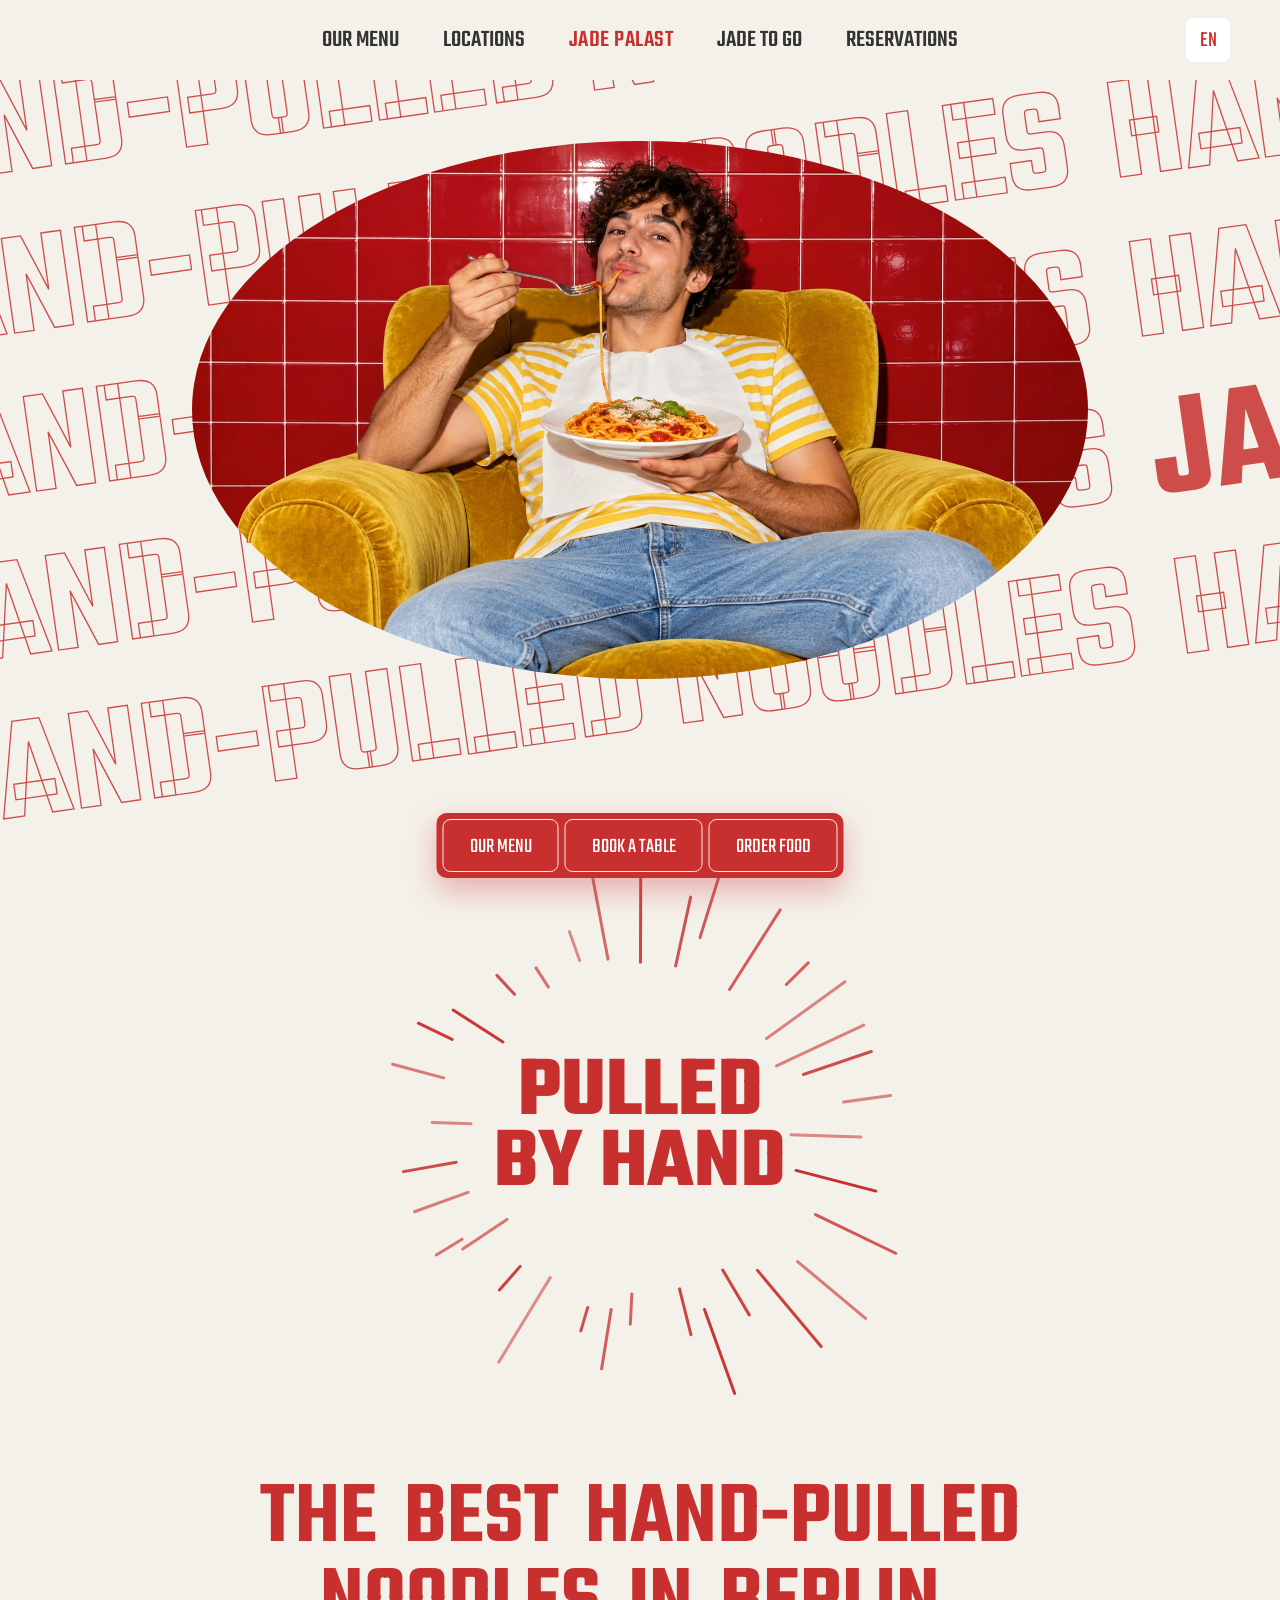
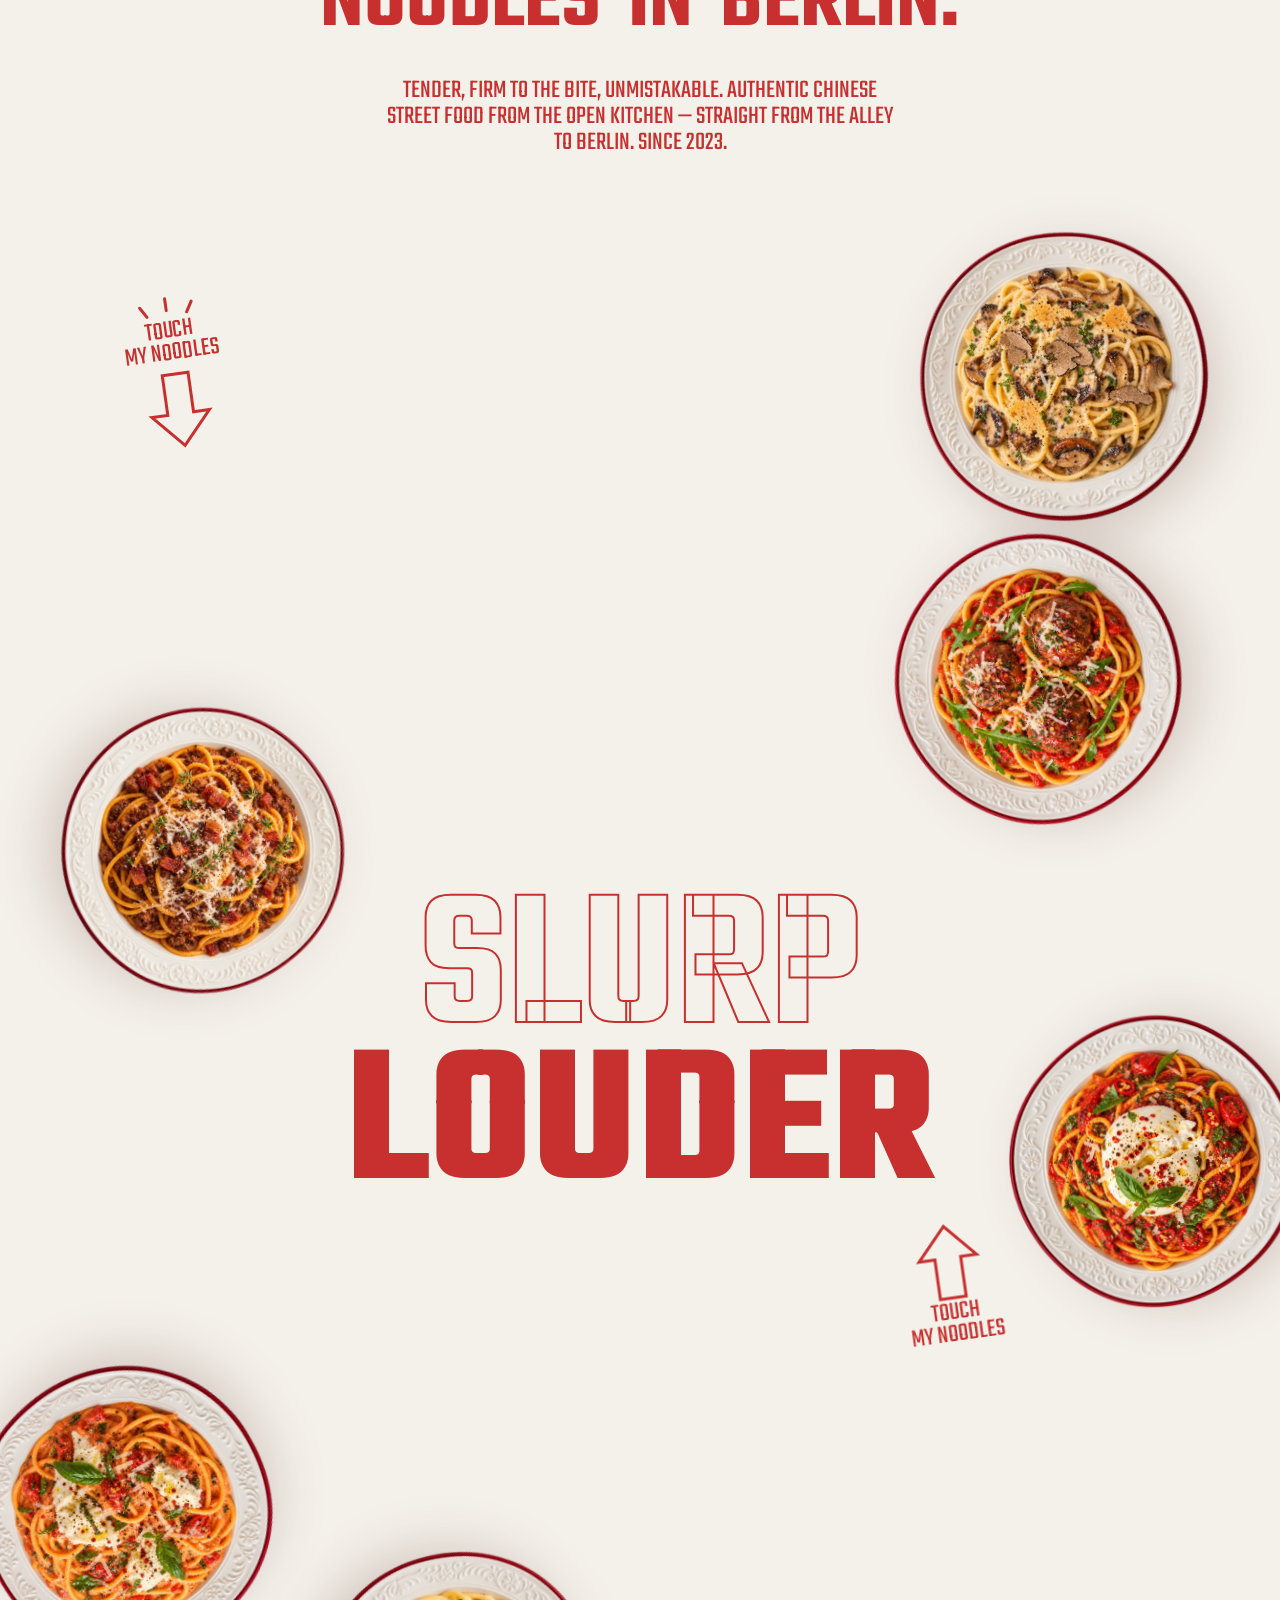
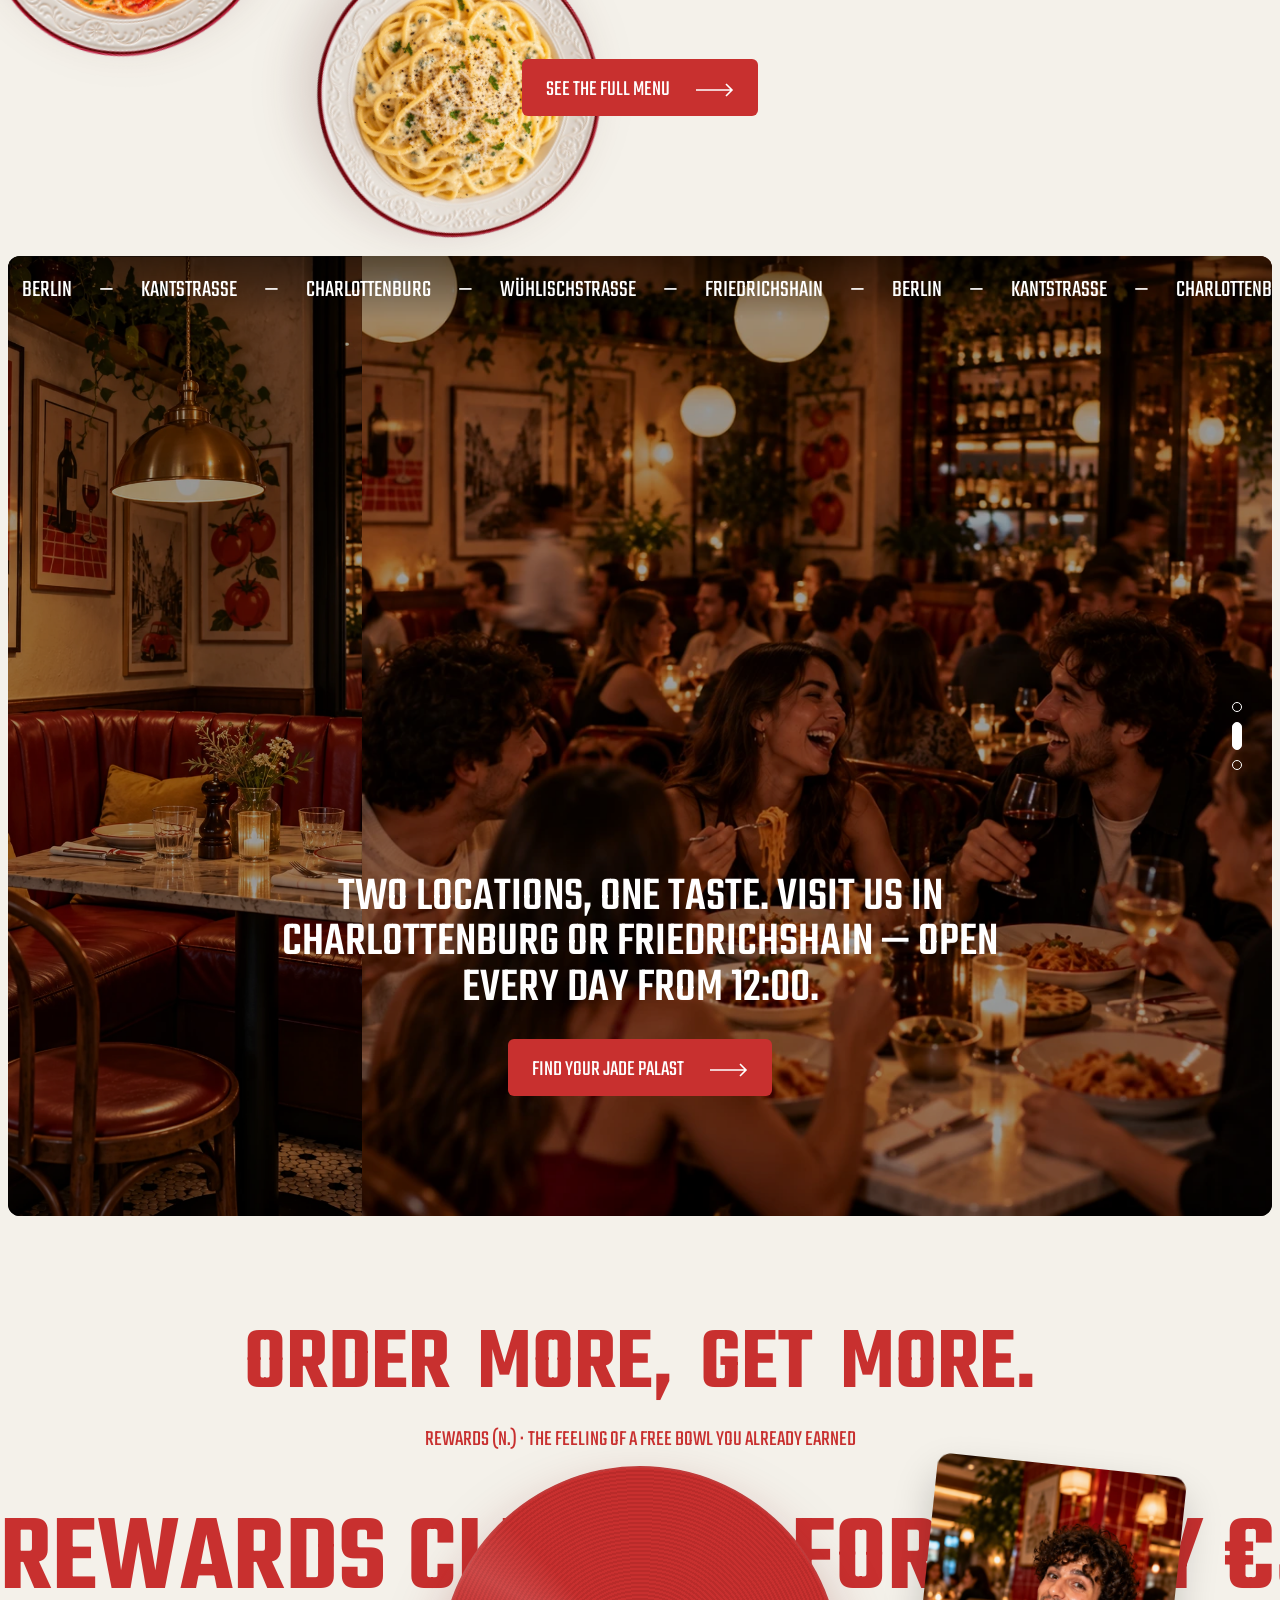
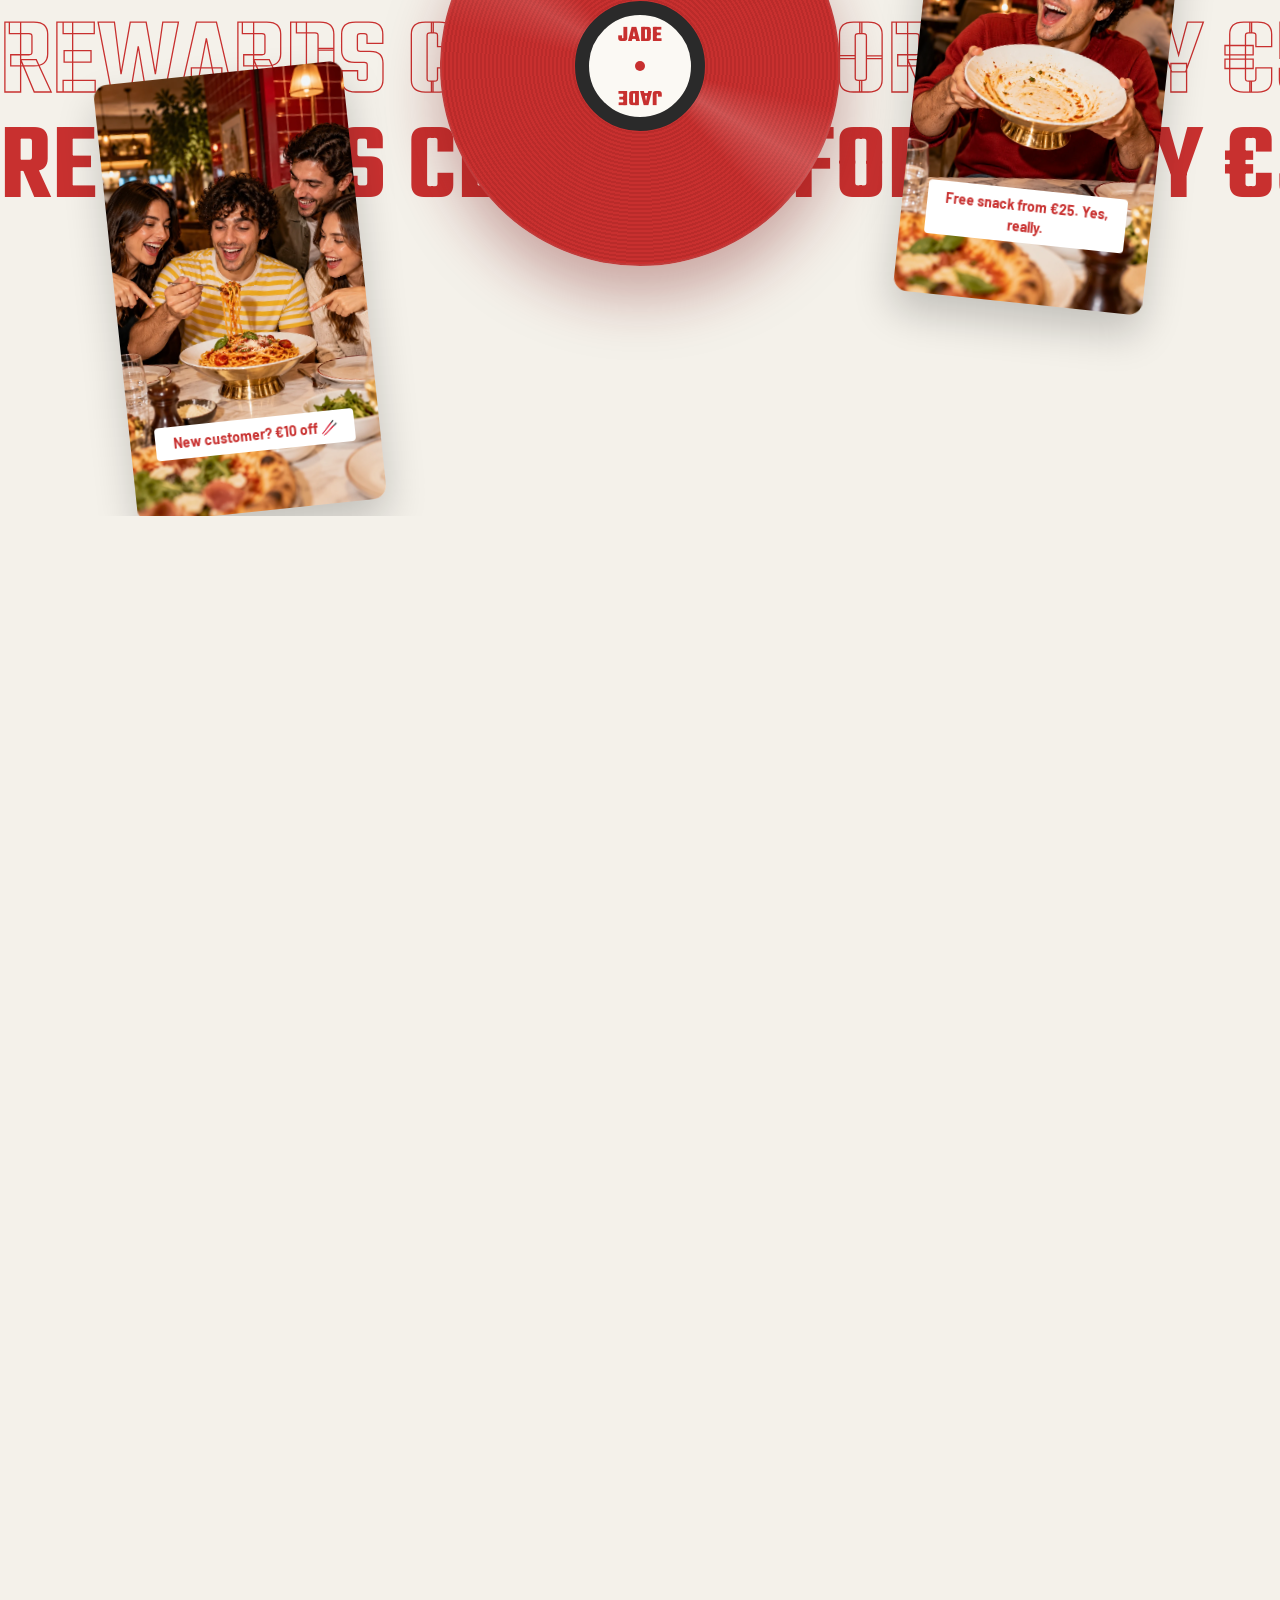
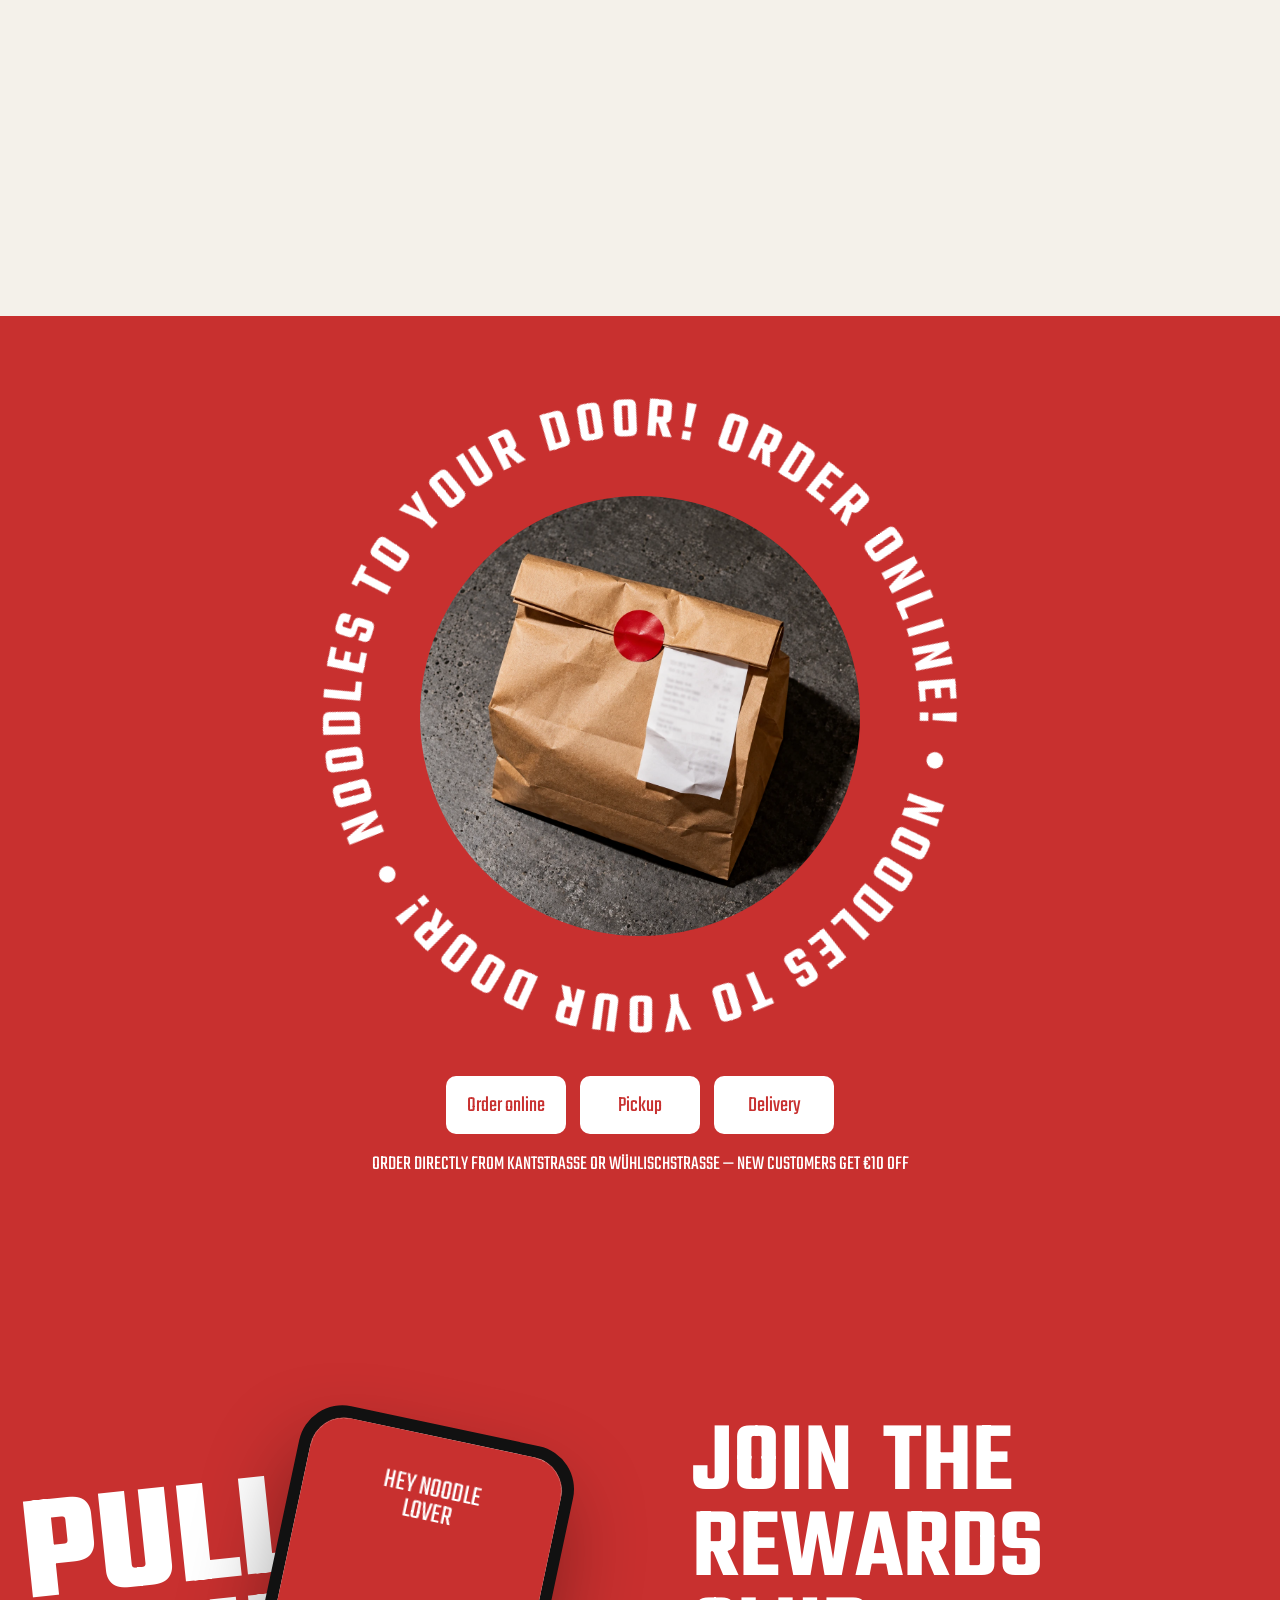
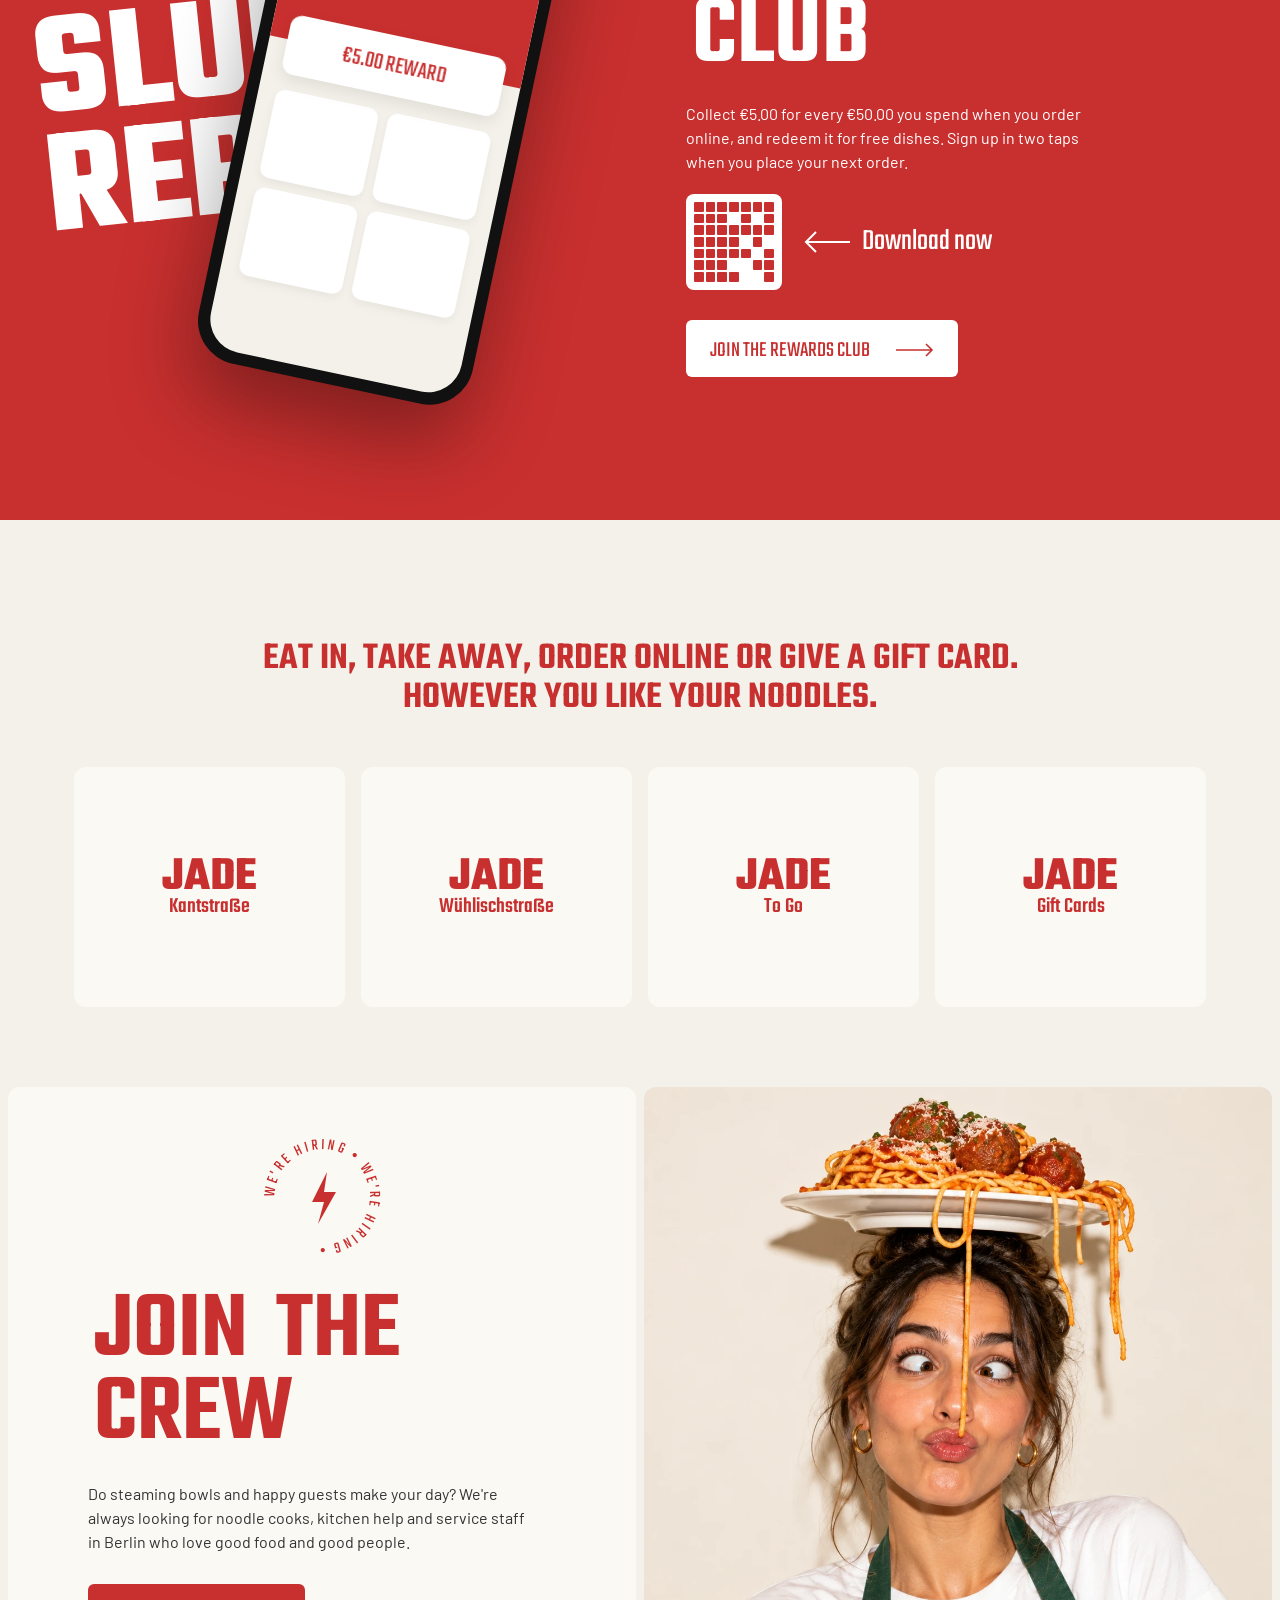
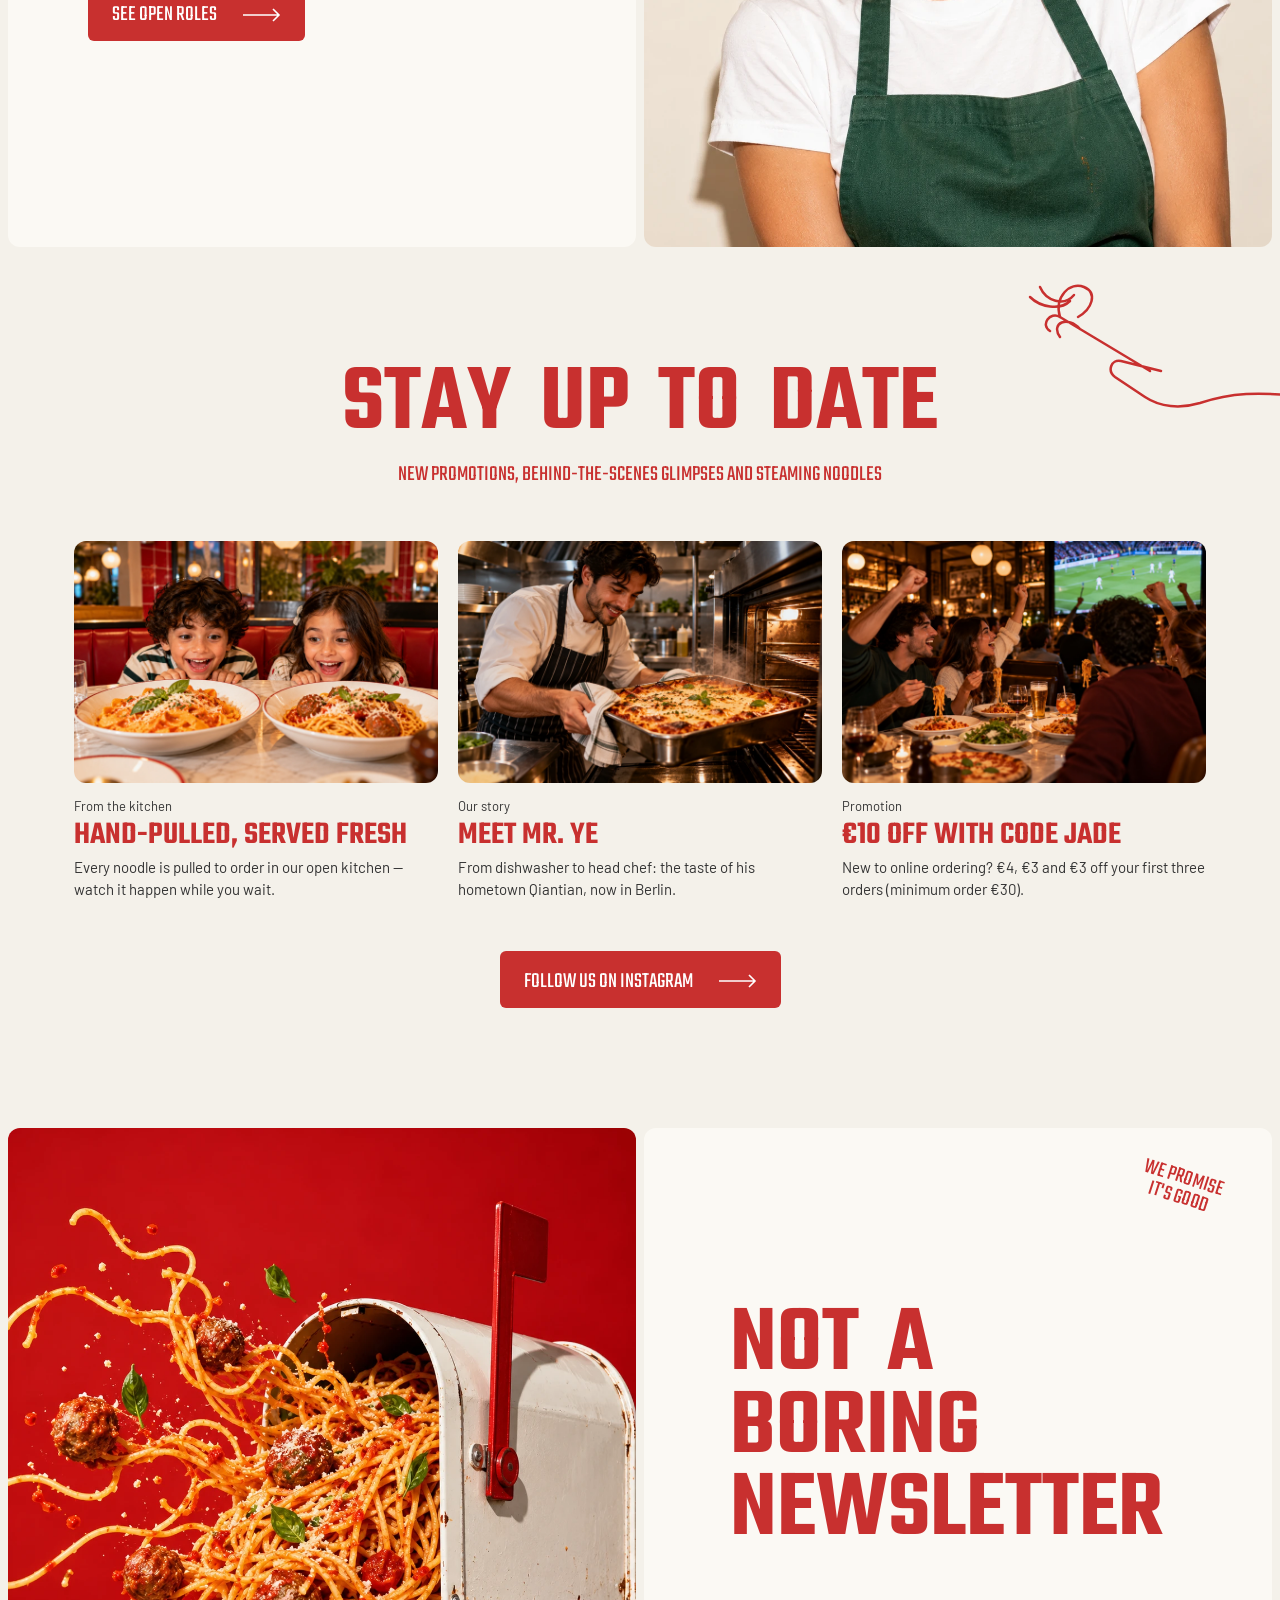
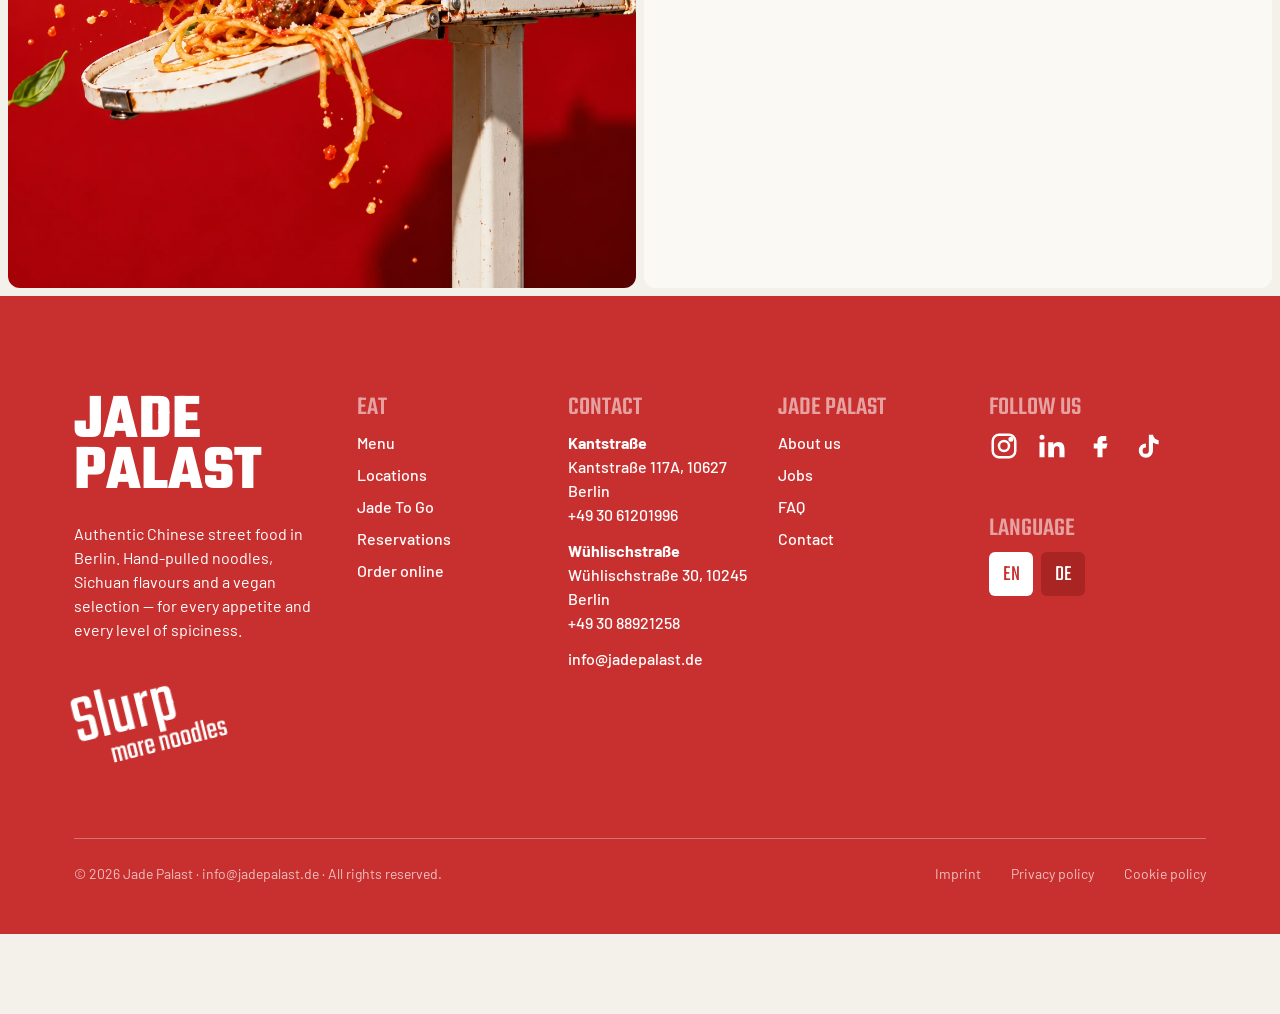
==== commit fe9338c9: "Add German language with EN/DE switch German is shown automatically for German browsers; the EN/DE b" ====
--- a/index.html
+++ b/index.html
@@ -6,7 +6,7 @@
 <meta name="description" content="Jade Palast: the best hand-pulled noodles in Berlin. Authentic Chinese street food from the open kitchen at Kantstraße and Wühlischstraße.">
 <link rel="preconnect" href="https://fonts.googleapis.com"><link rel="preconnect" href="https://fonts.gstatic.com" crossorigin>
 <link href="https://fonts.googleapis.com/css2?family=Teko:wght@400;500;600;700&family=Barlow:wght@400;500;600;700&display=swap" rel="stylesheet">
-<link rel="stylesheet" href="assets/style.css?v=4">
+<link rel="stylesheet" href="assets/style.css?v=5">
 </head>
 <body data-page="home">
 
@@ -161,6 +161,7 @@
 </section>
 <div style="height:8px"></div>
 
-<script src="assets/main.js?v=4"></script>
+<script src="assets/i18n.js?v=5"></script>
+<script src="assets/main.js?v=5"></script>
 </body>
 </html>
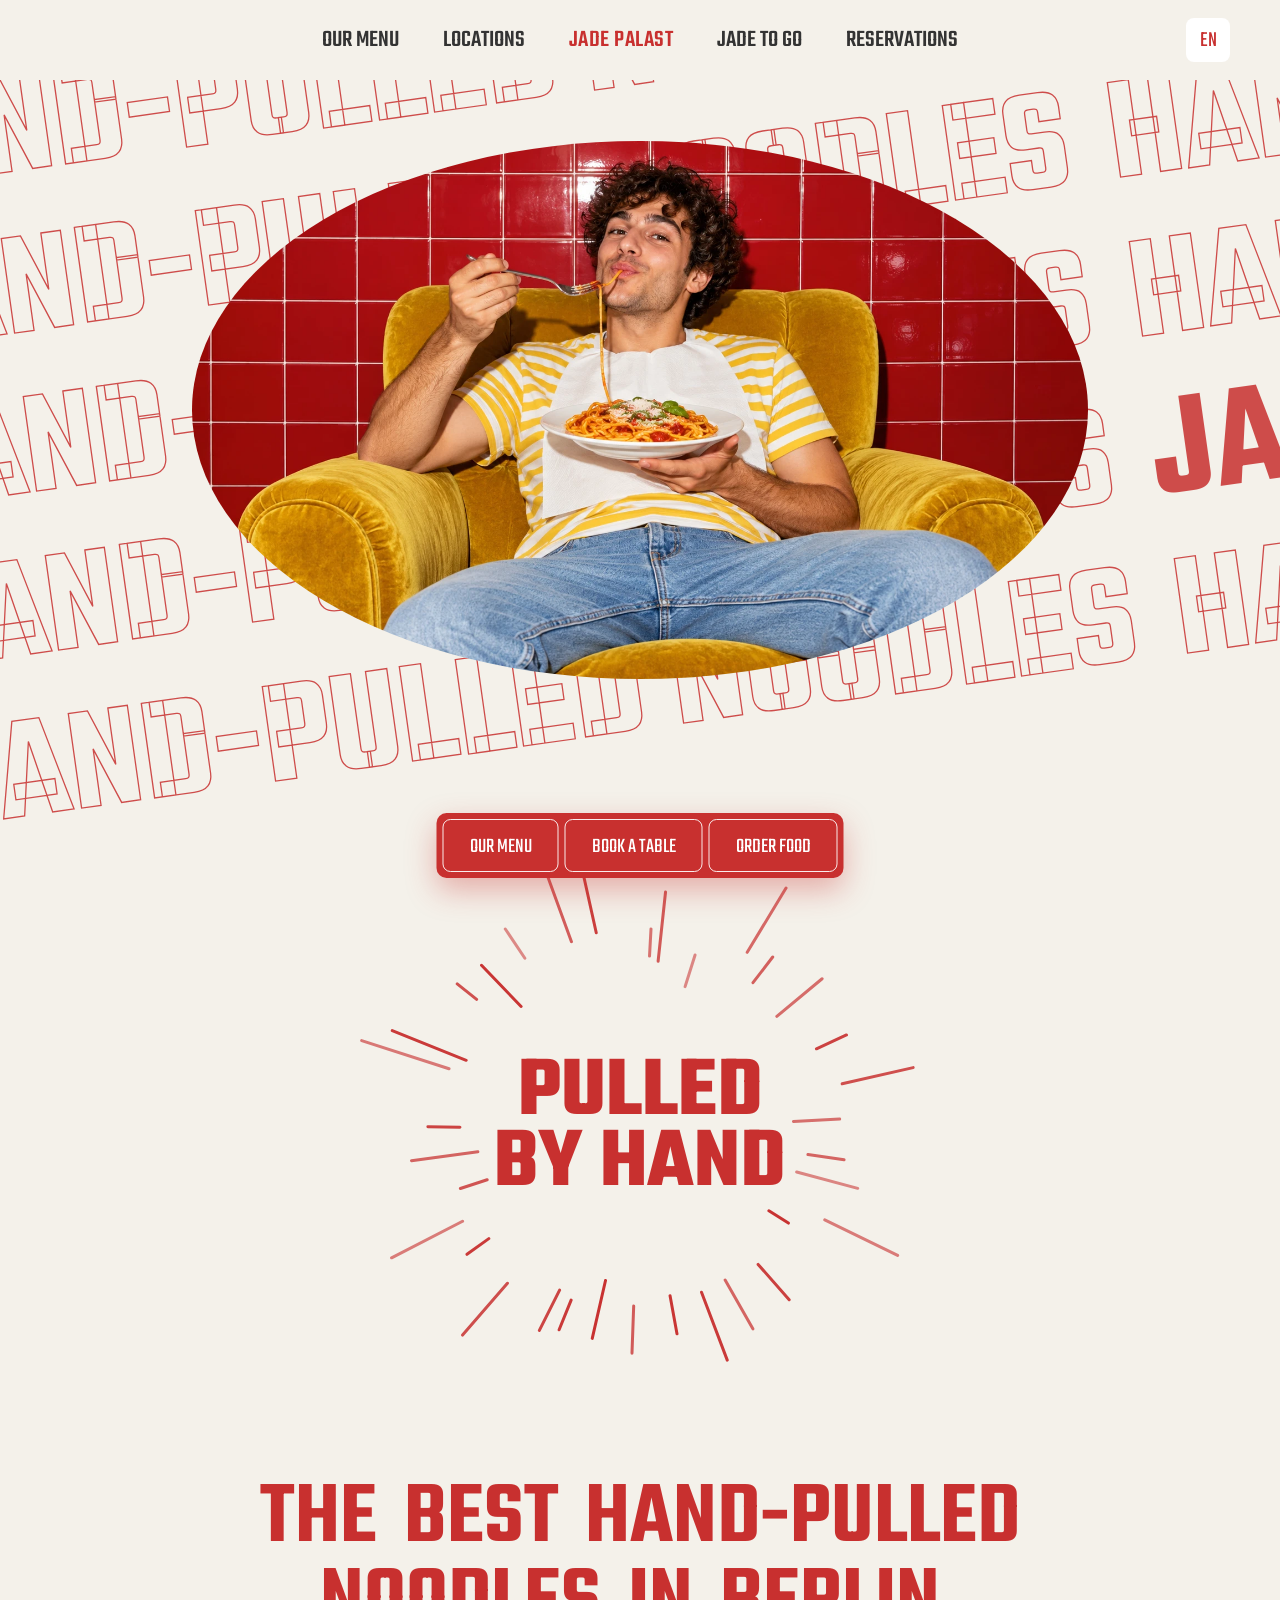
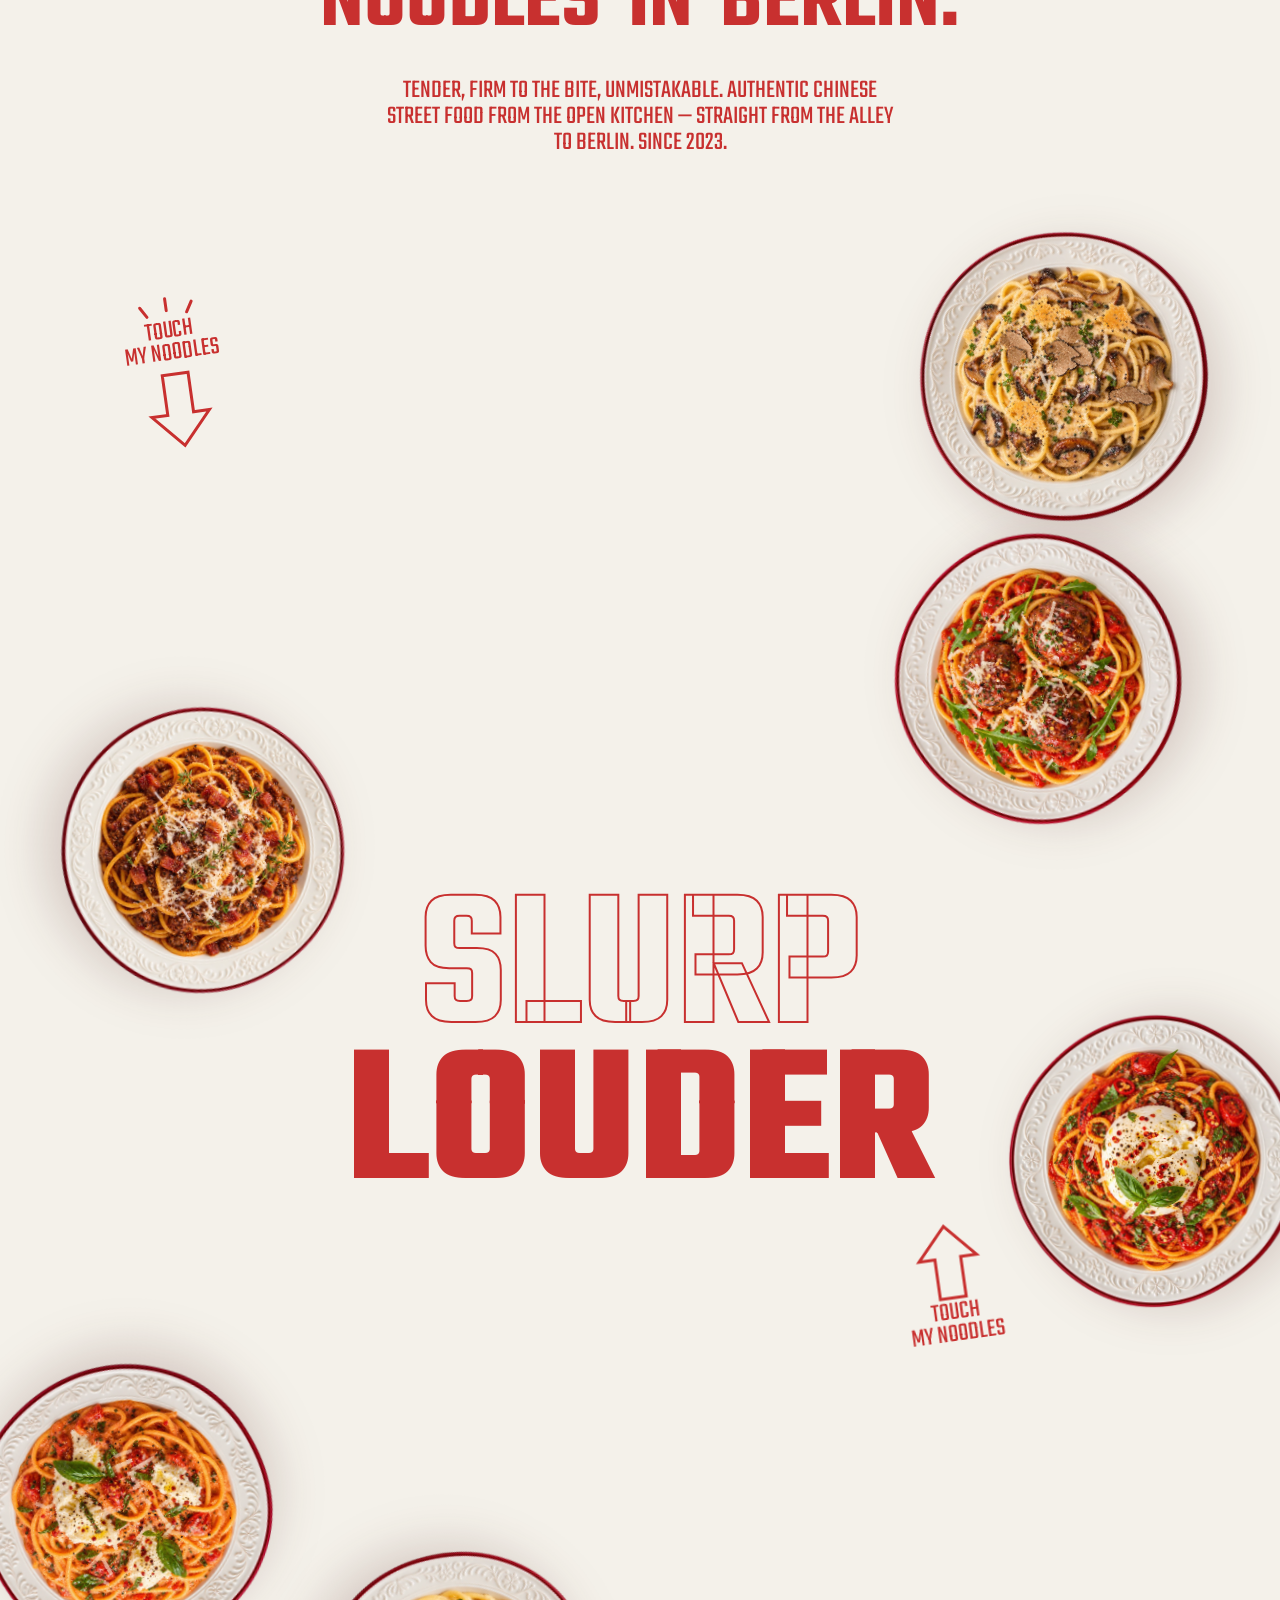
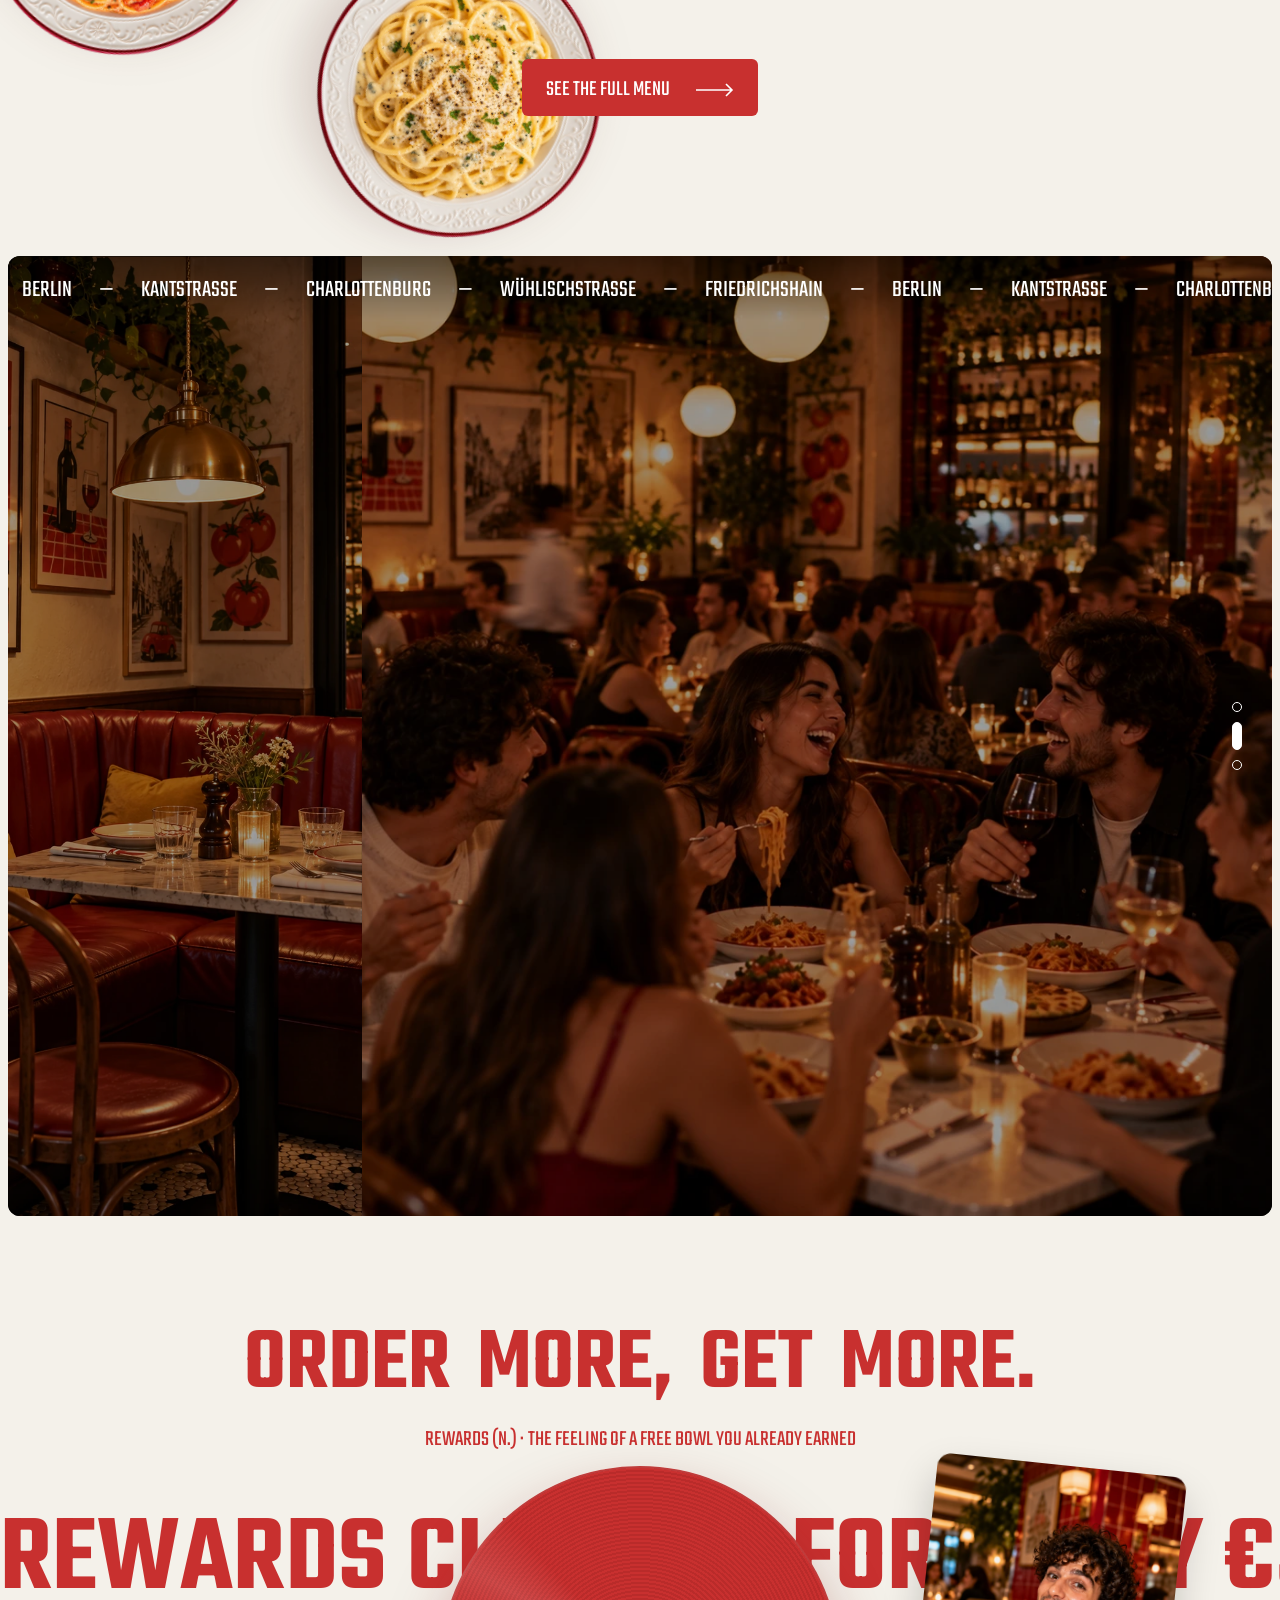
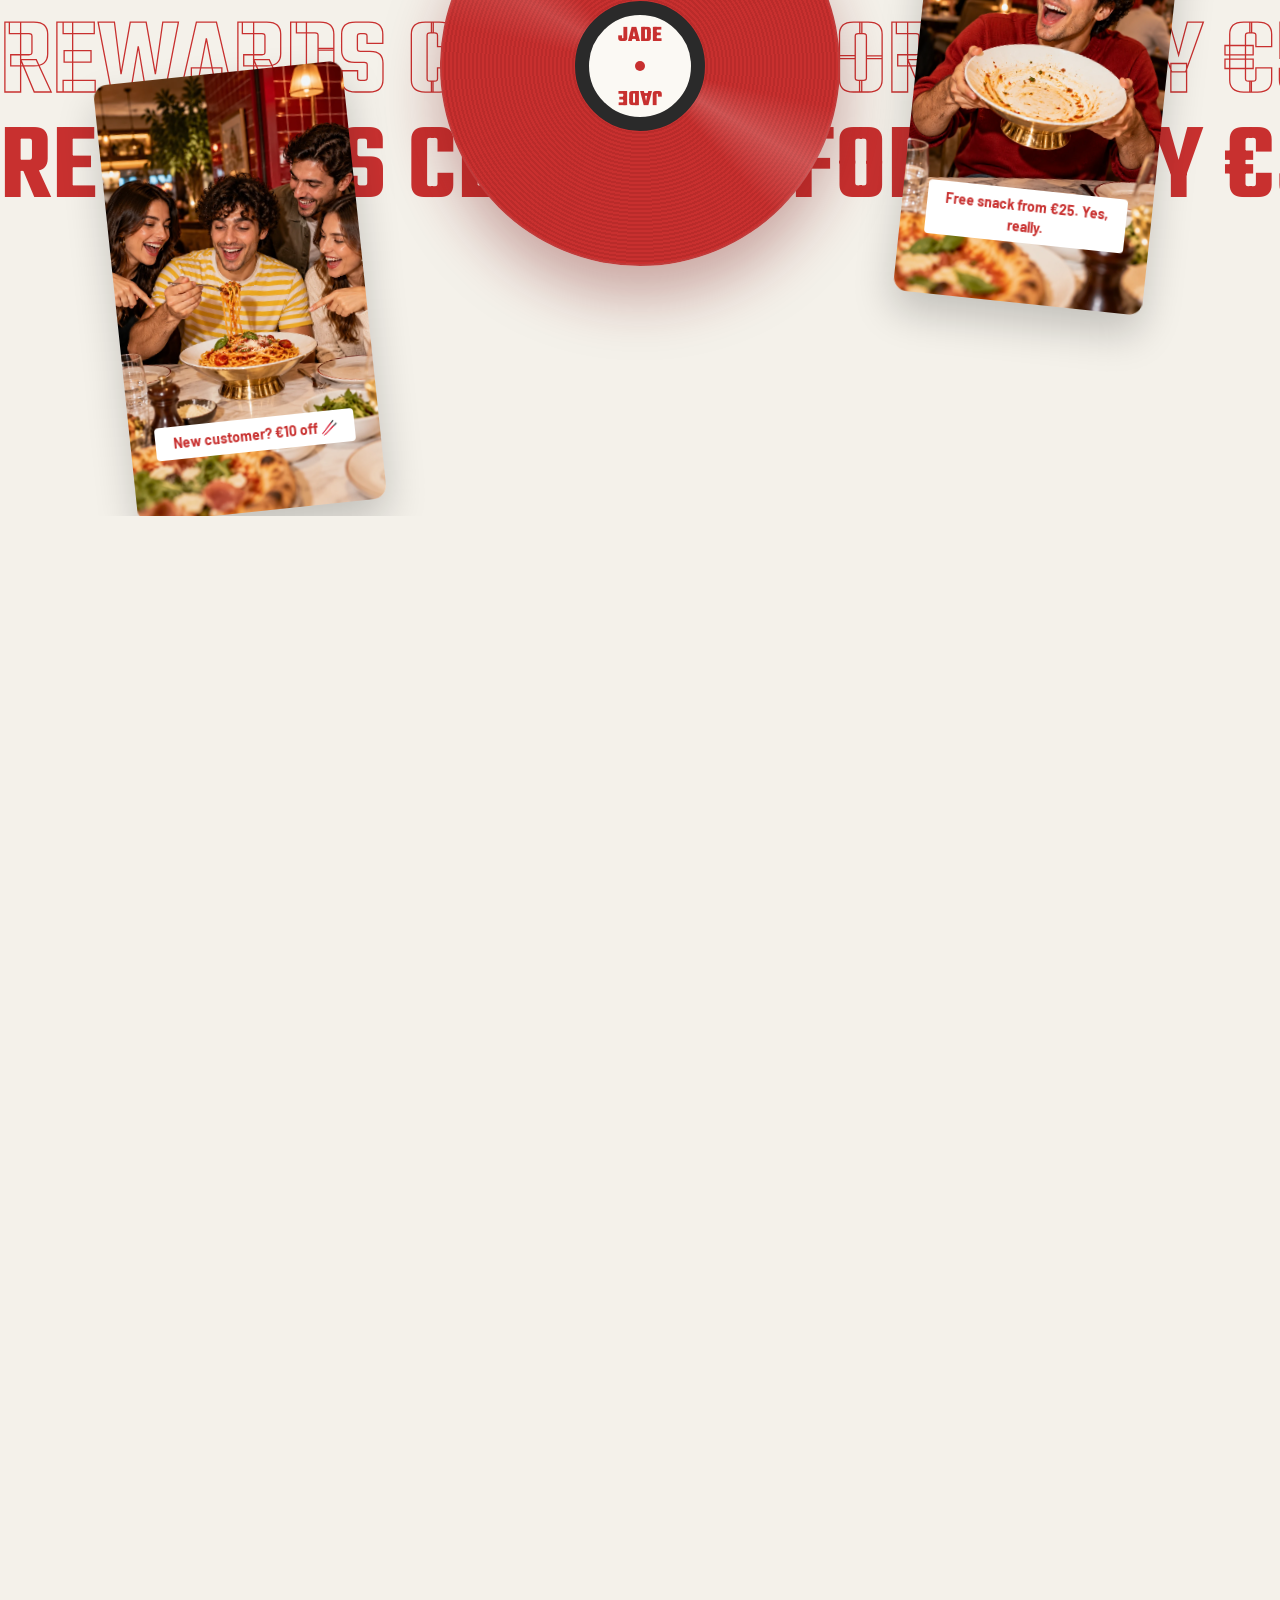
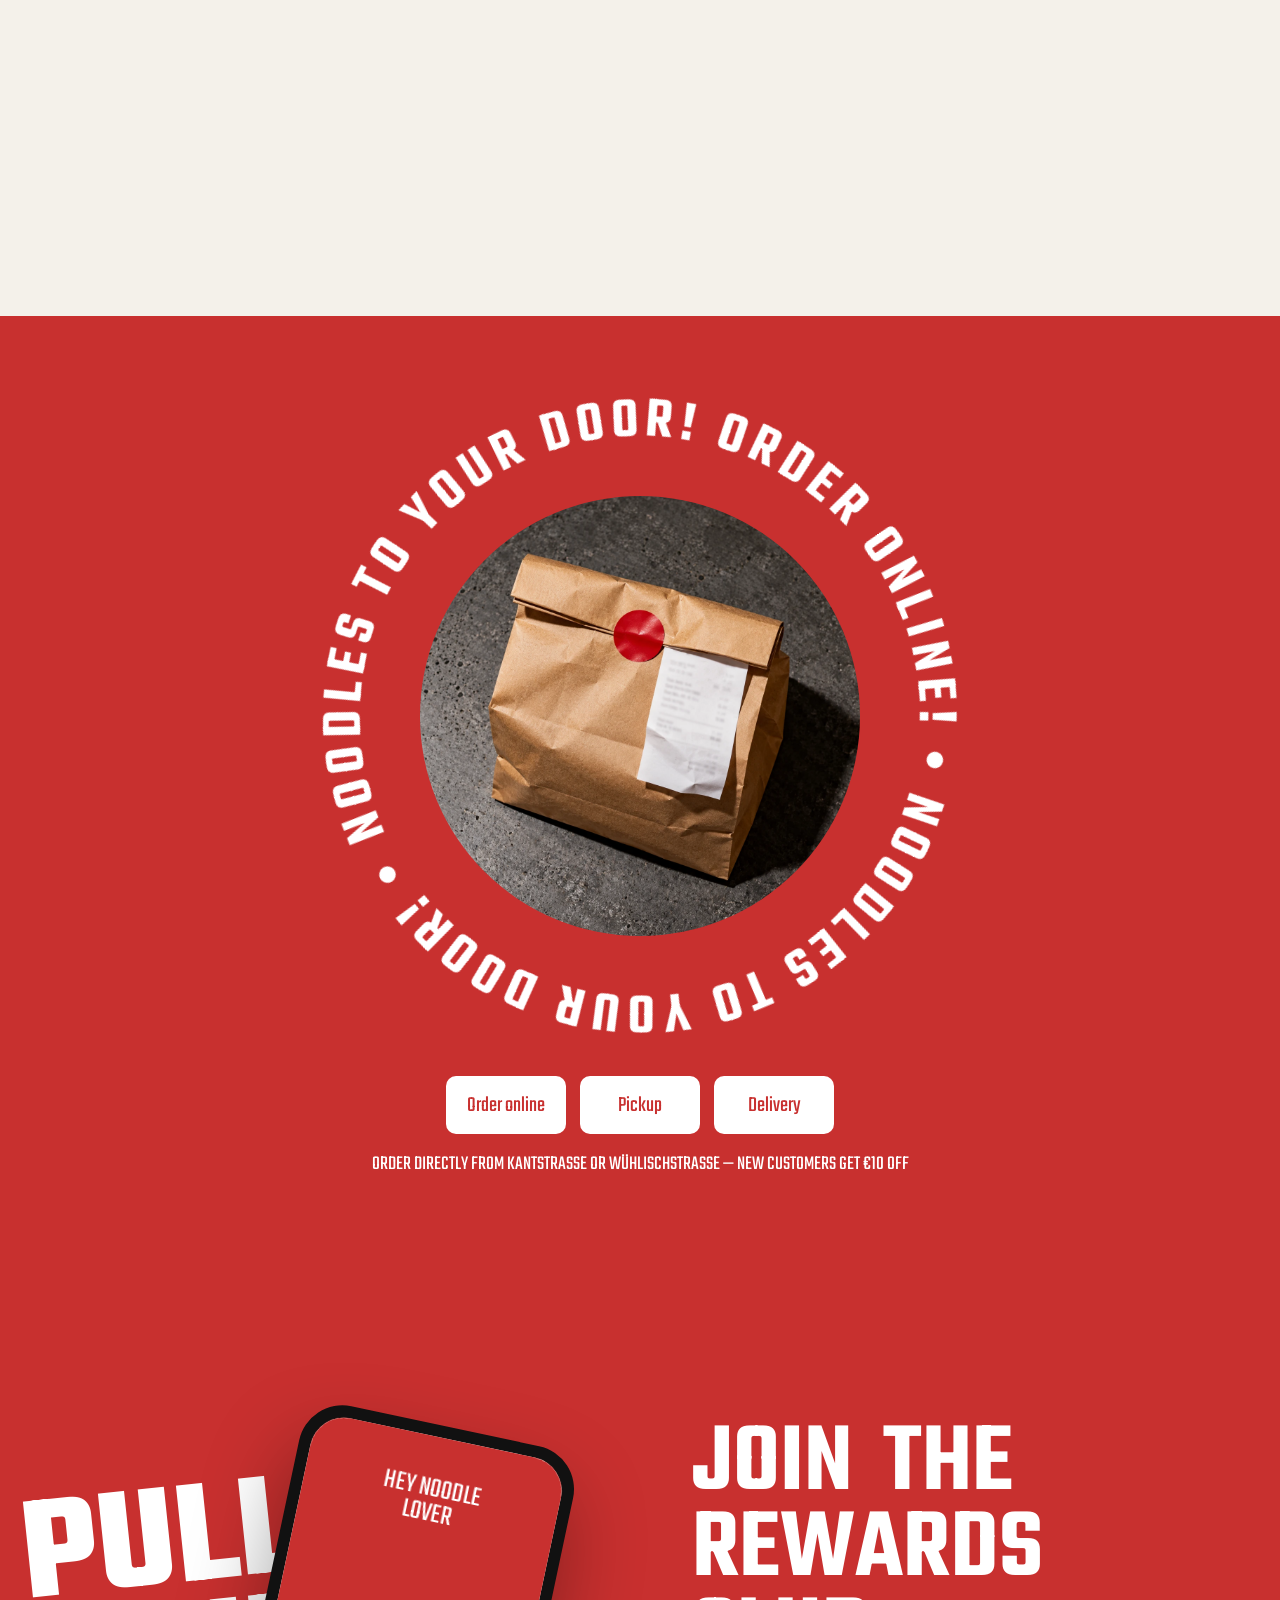
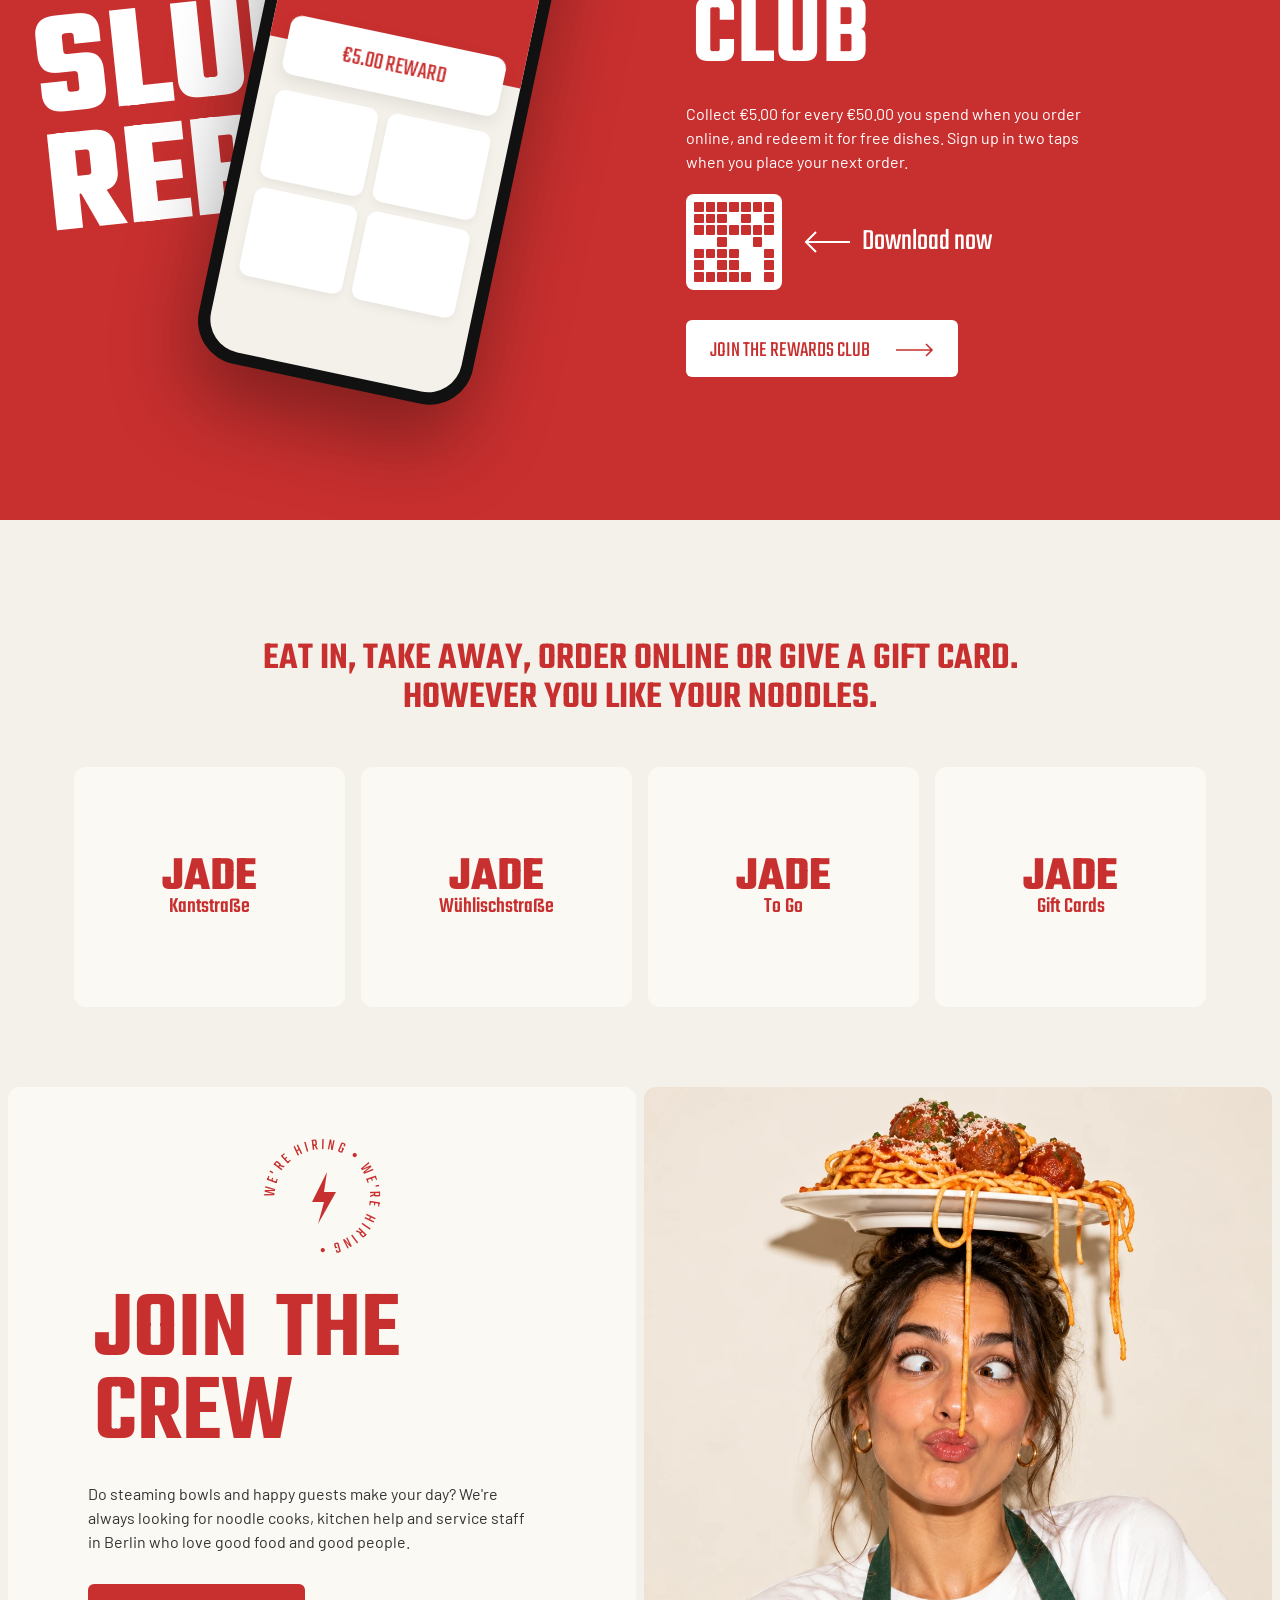
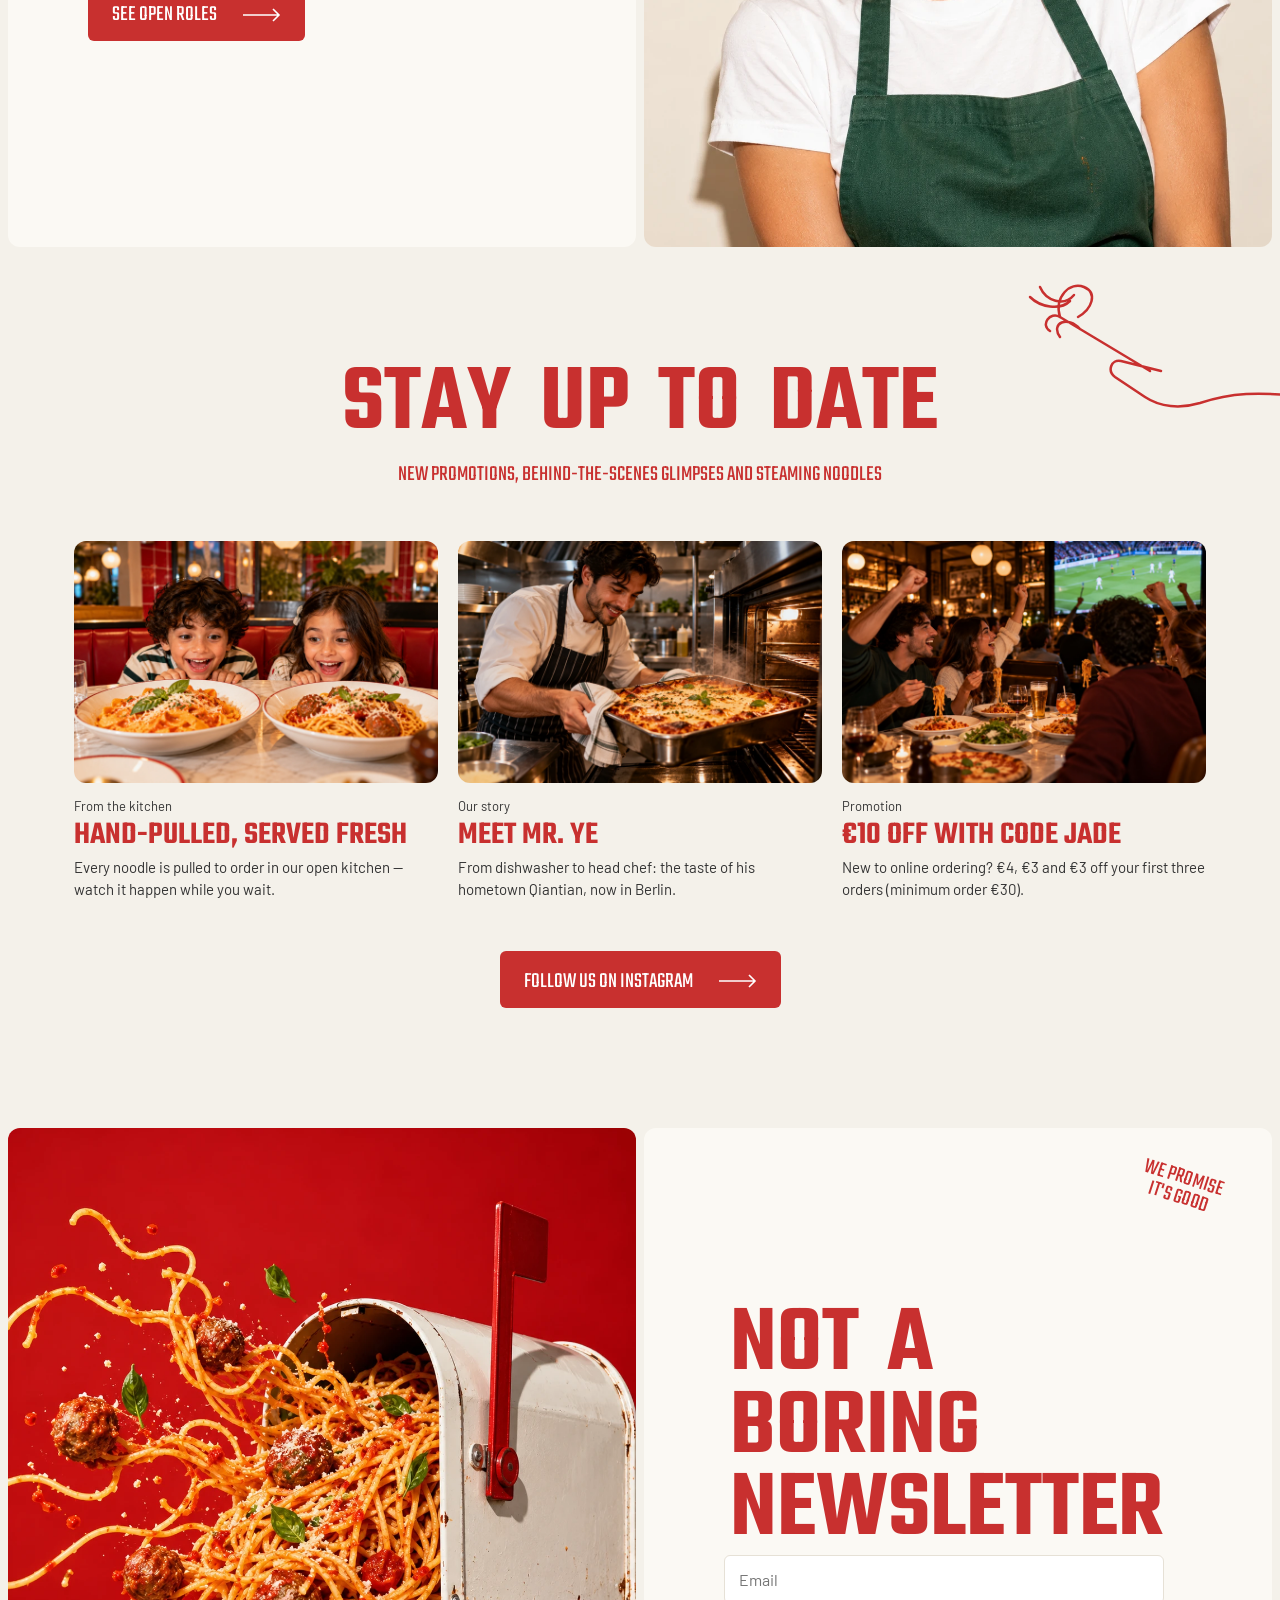
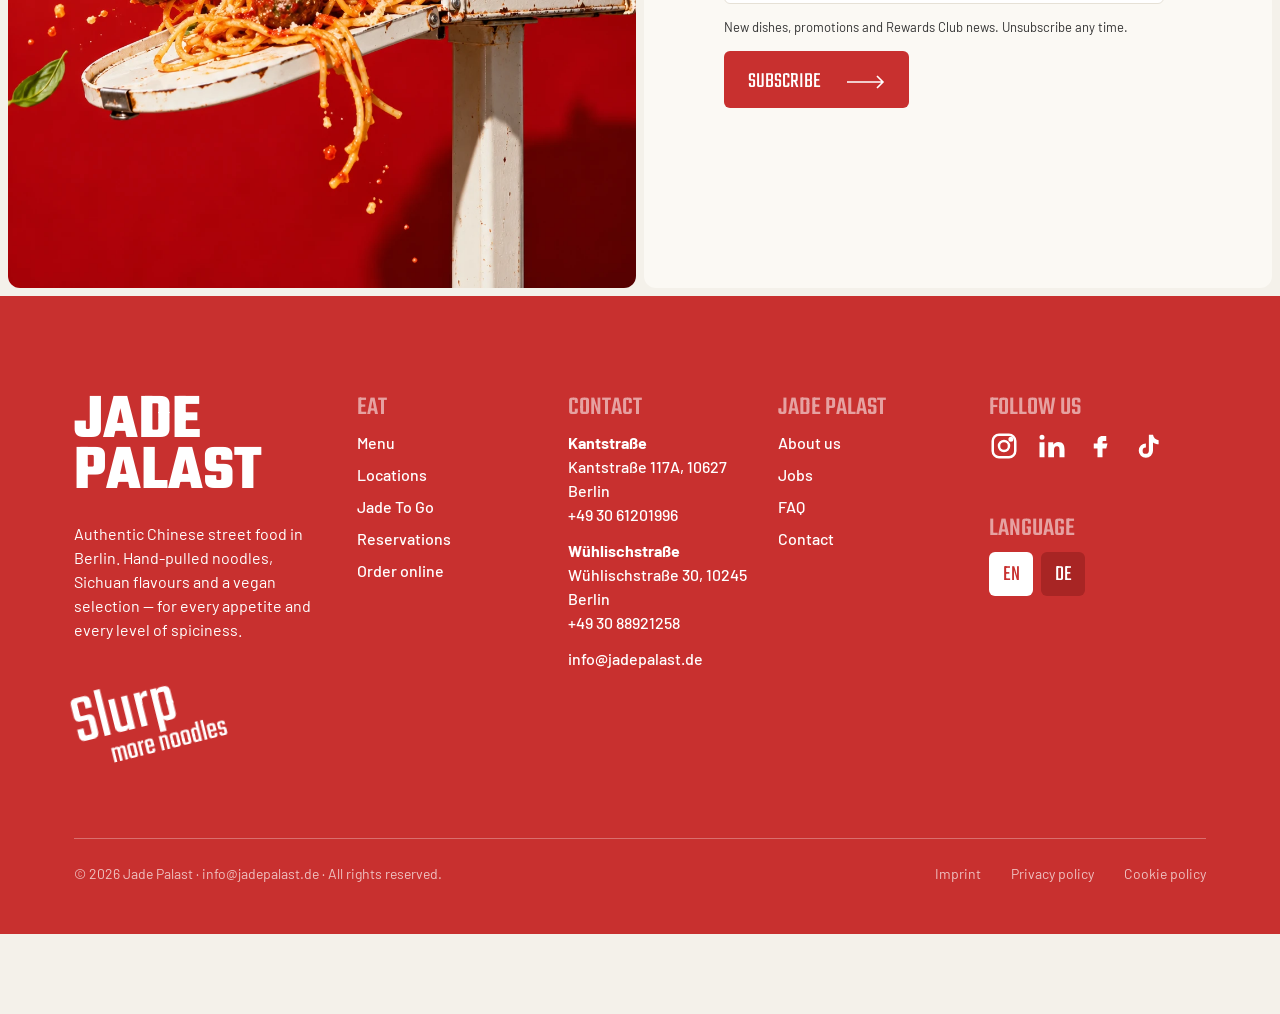
==== commit e1251024: "Show the dish name in the centre text when a plate is hovered or tapped Co-Authored-By: Claude Opus " ====
--- a/index.html
+++ b/index.html
@@ -6,7 +6,7 @@
 <meta name="description" content="Jade Palast: the best hand-pulled noodles in Berlin. Authentic Chinese street food from the open kitchen at Kantstraße and Wühlischstraße.">
 <link rel="preconnect" href="https://fonts.googleapis.com"><link rel="preconnect" href="https://fonts.gstatic.com" crossorigin>
 <link href="https://fonts.googleapis.com/css2?family=Teko:wght@400;500;600;700&family=Barlow:wght@400;500;600;700&display=swap" rel="stylesheet">
-<link rel="stylesheet" href="assets/style.css?v=5">
+<link rel="stylesheet" href="assets/style.css?v=6">
 </head>
 <body data-page="home">
 
@@ -161,7 +161,7 @@
 </section>
 <div style="height:8px"></div>
 
-<script src="assets/i18n.js?v=5"></script>
-<script src="assets/main.js?v=5"></script>
+<script src="assets/i18n.js?v=6"></script>
+<script src="assets/main.js?v=6"></script>
 </body>
 </html>
--- a/assets/style.css
+++ b/assets/style.css
@@ -487,3 +487,12 @@
 .card-grid .mcard.text{grid-column:span 2}
 @media (max-width:600px){.card-grid .mcard.text{grid-column:auto}}
 @media (max-width:600px){.page-hero h1{font-size:clamp(44px,13vw,64px)}}
+/* plates: dish name in the centre text */
+.plates .plate .tag{display:none}
+.plates .plate:focus-visible{outline:3px solid var(--red);outline-offset:6px}
+.stack.dish{width:min(92vw,1100px)}
+.stack.dish .solid{font-size:clamp(56px,8vw,130px);line-height:.85;margin-top:.12em}
+.stack.swap span{animation:stackSwap .5s var(--spring)}
+@keyframes stackSwap{from{opacity:0;translate:0 24px;scale:.92}to{opacity:1;translate:0 0;scale:1}}
+@media (max-width:900px){.stack.dish .solid{font-size:clamp(40px,11vw,80px)}}
+.plates .stack{z-index:5}
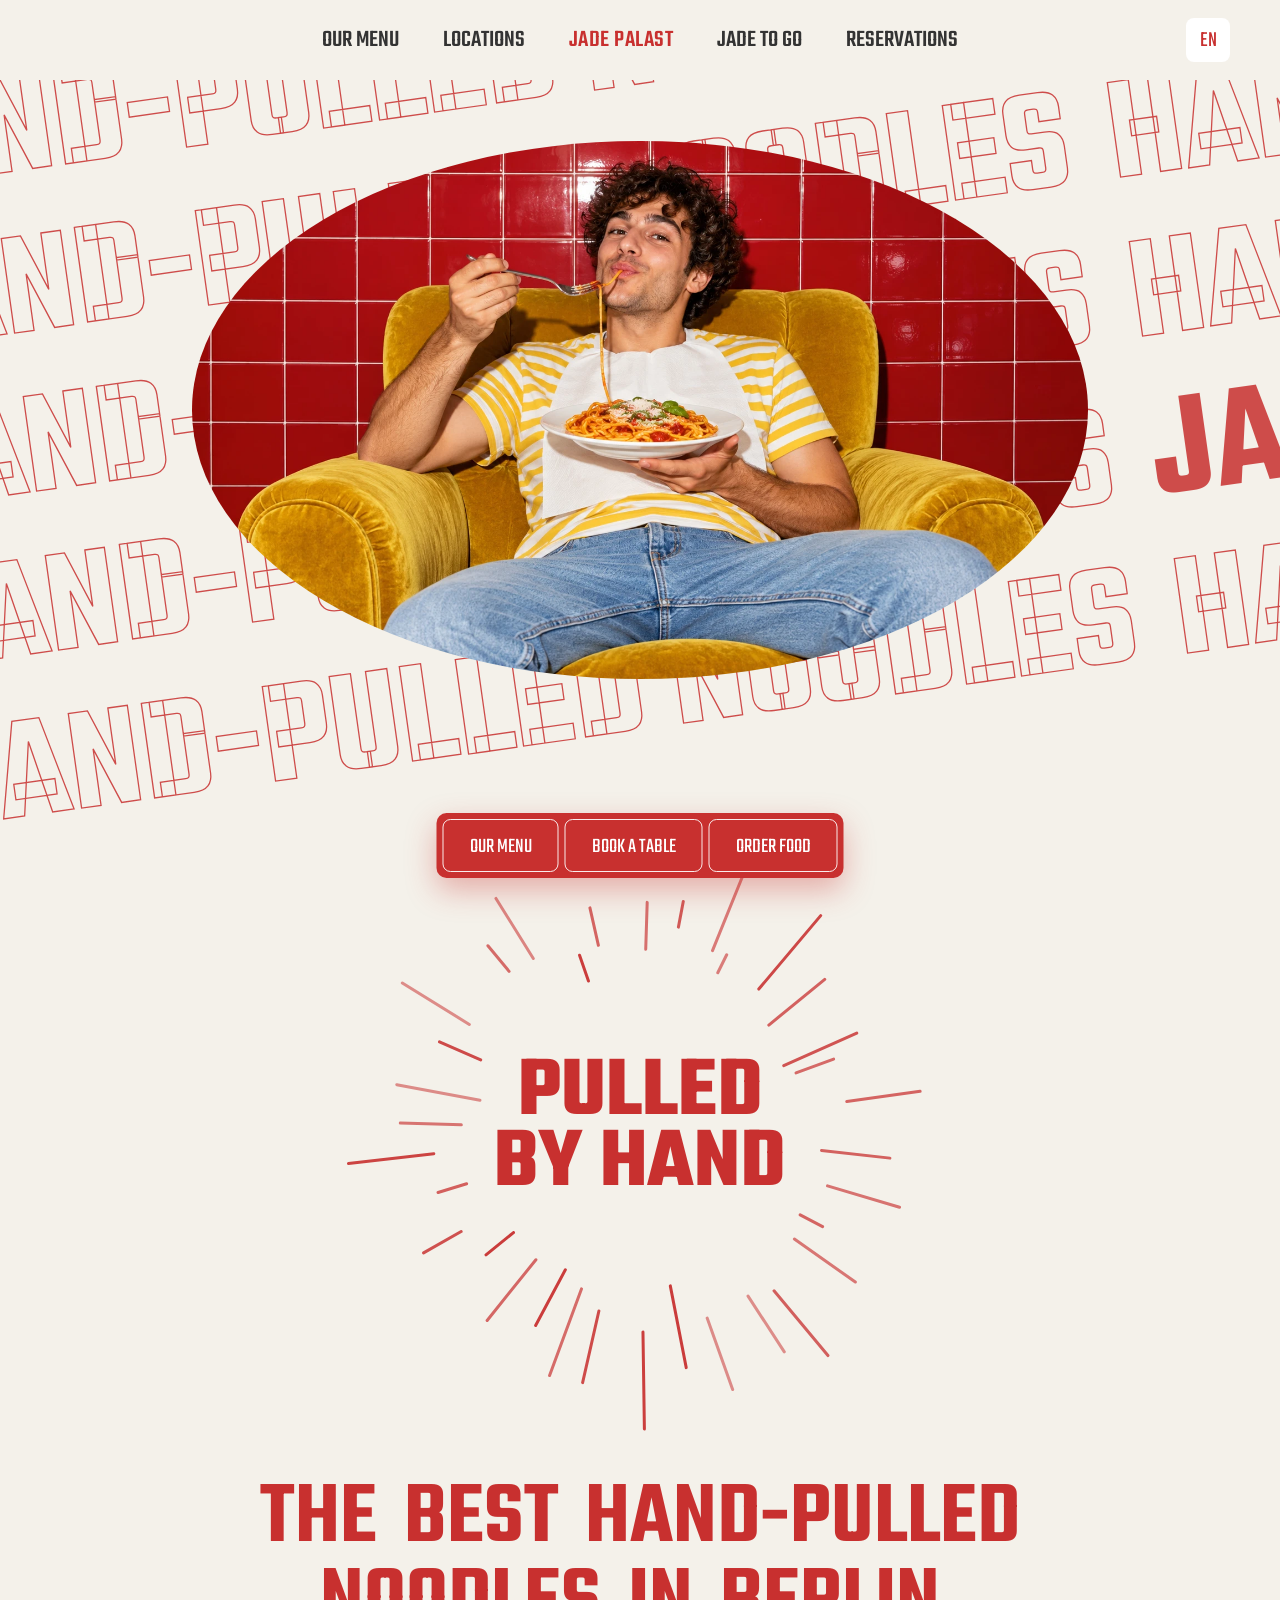
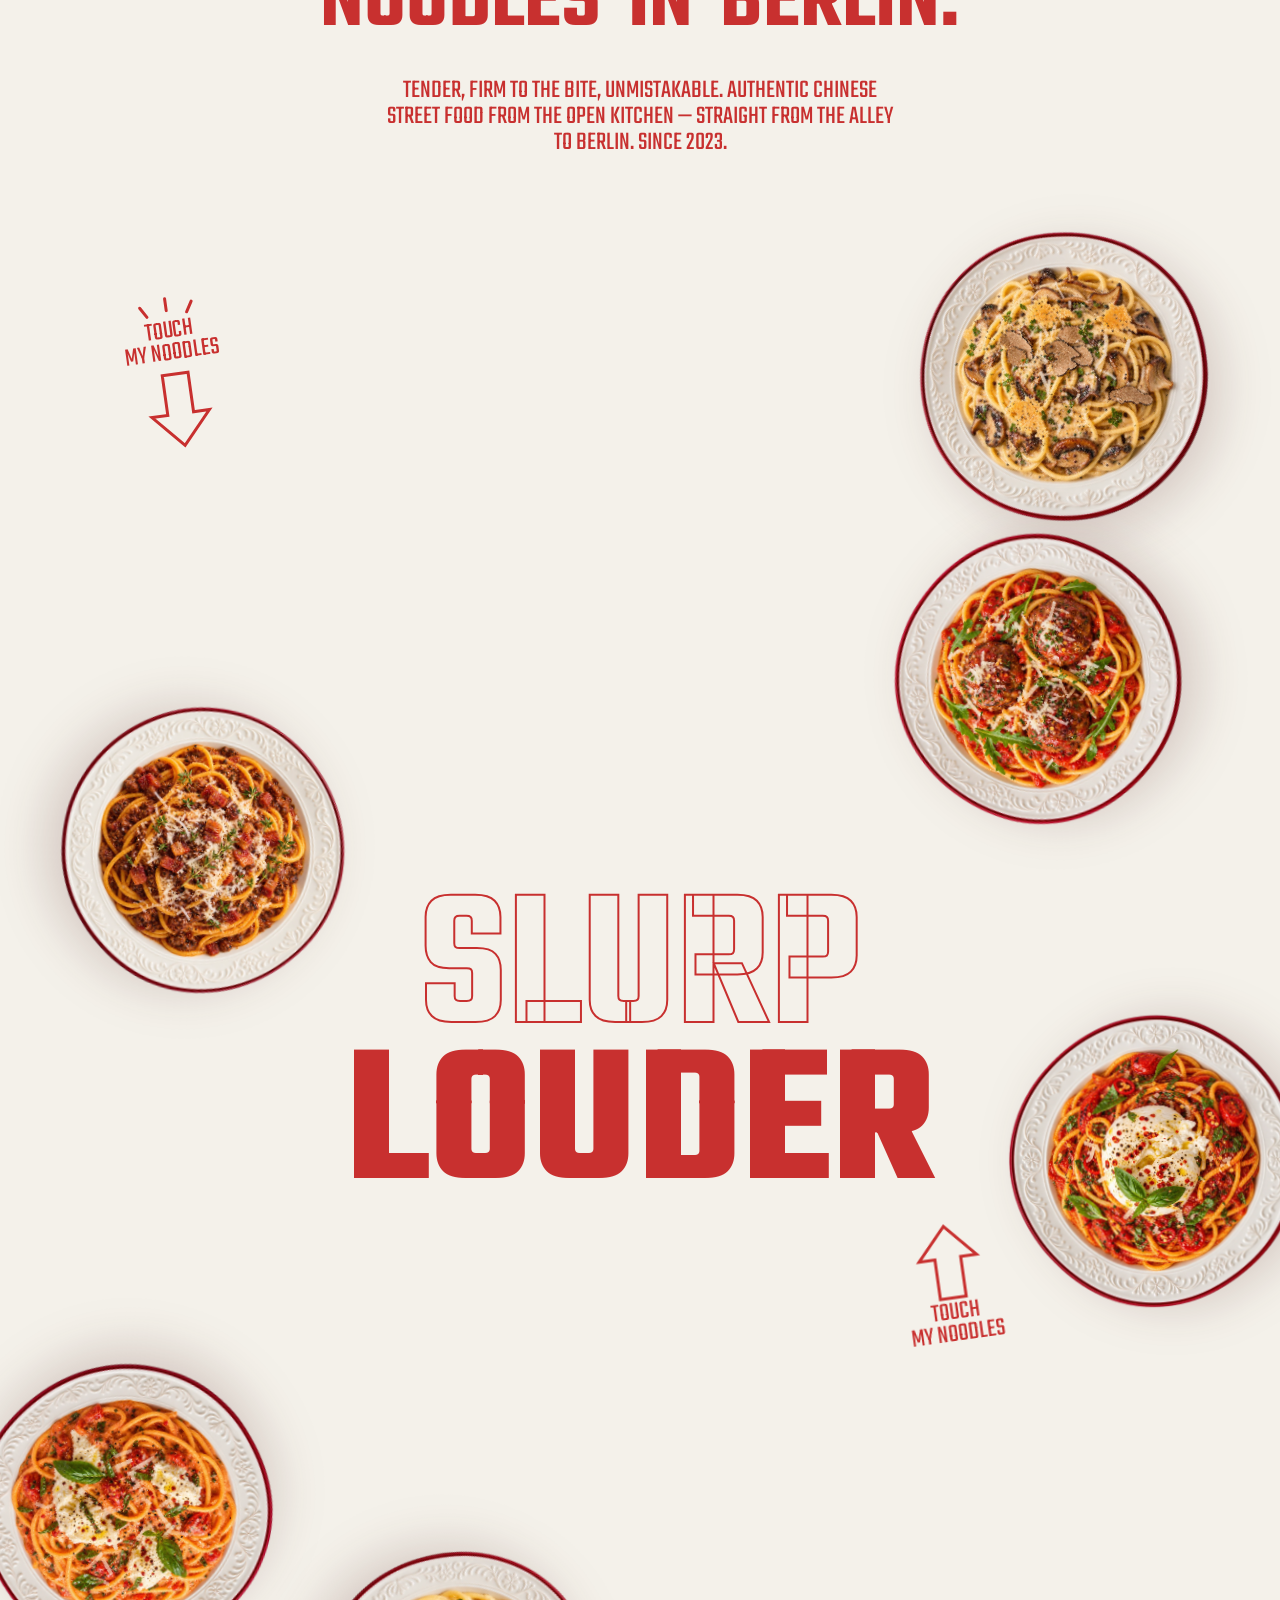
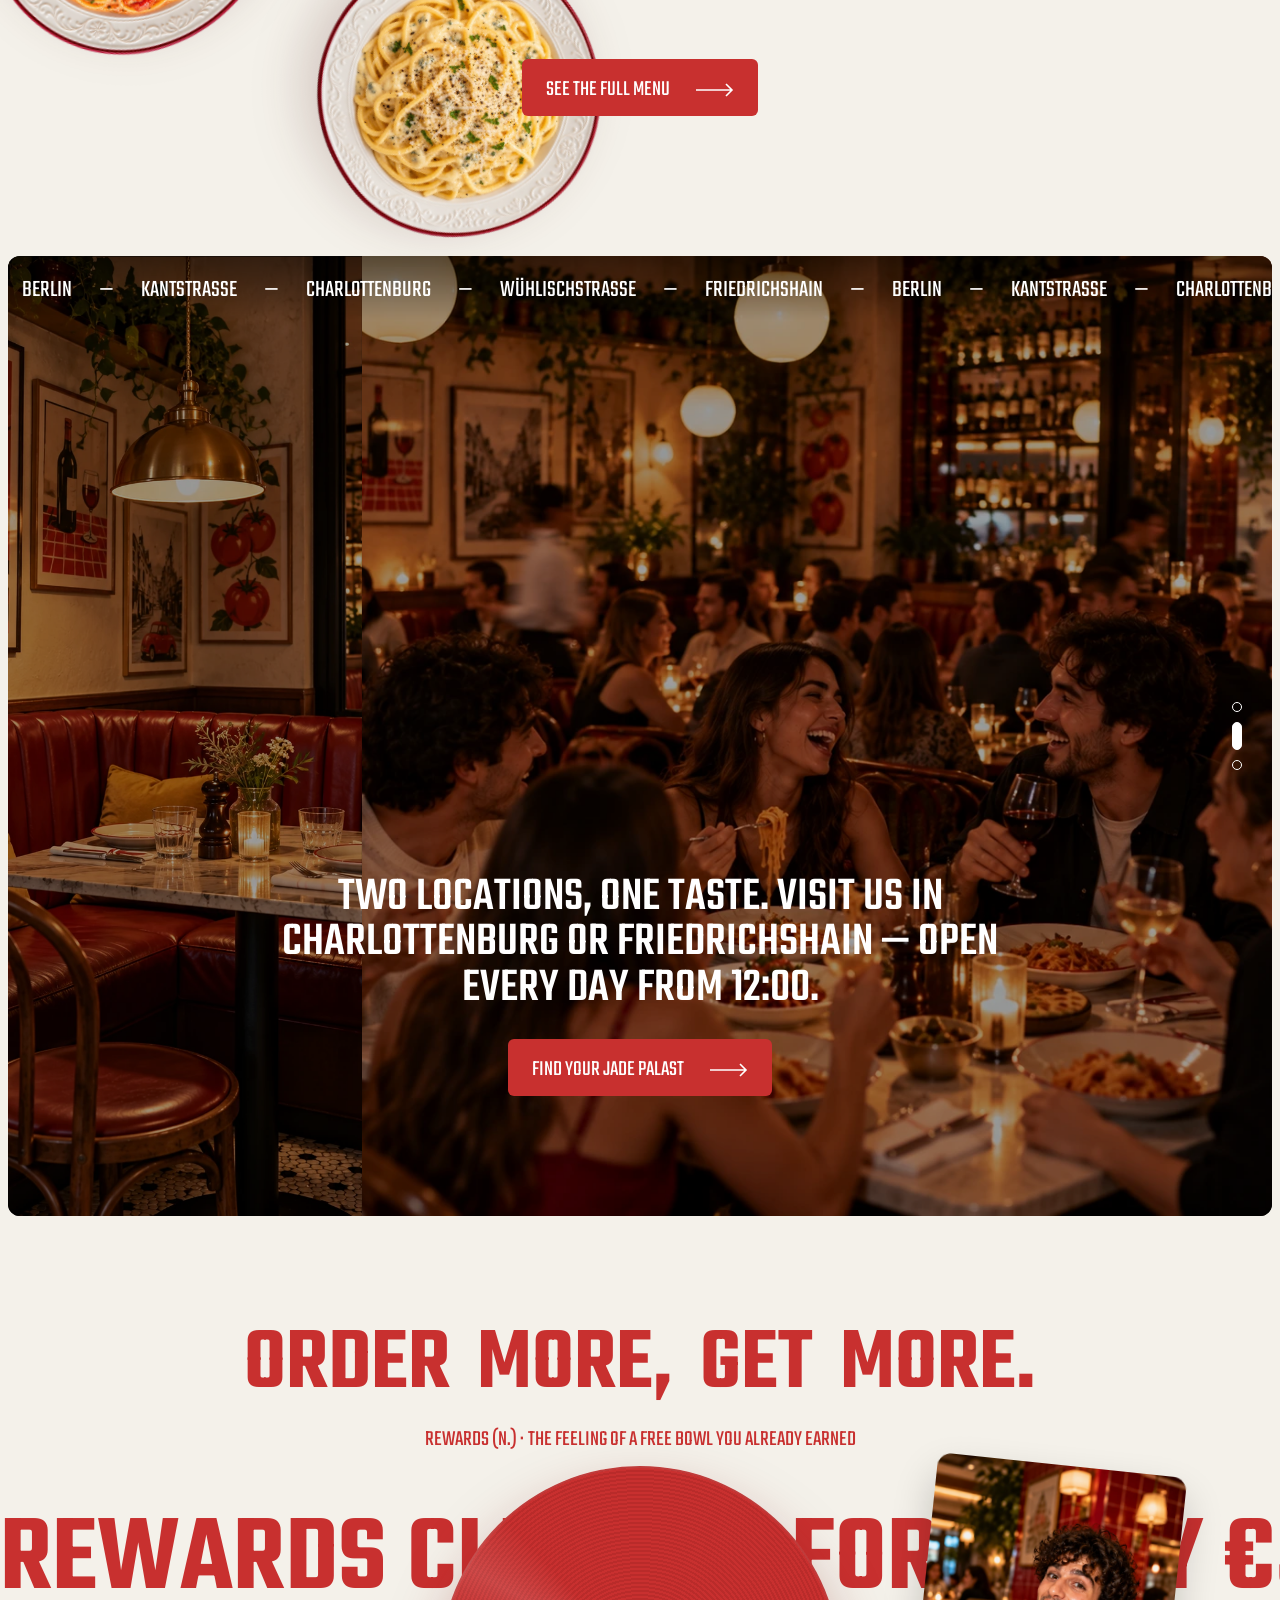
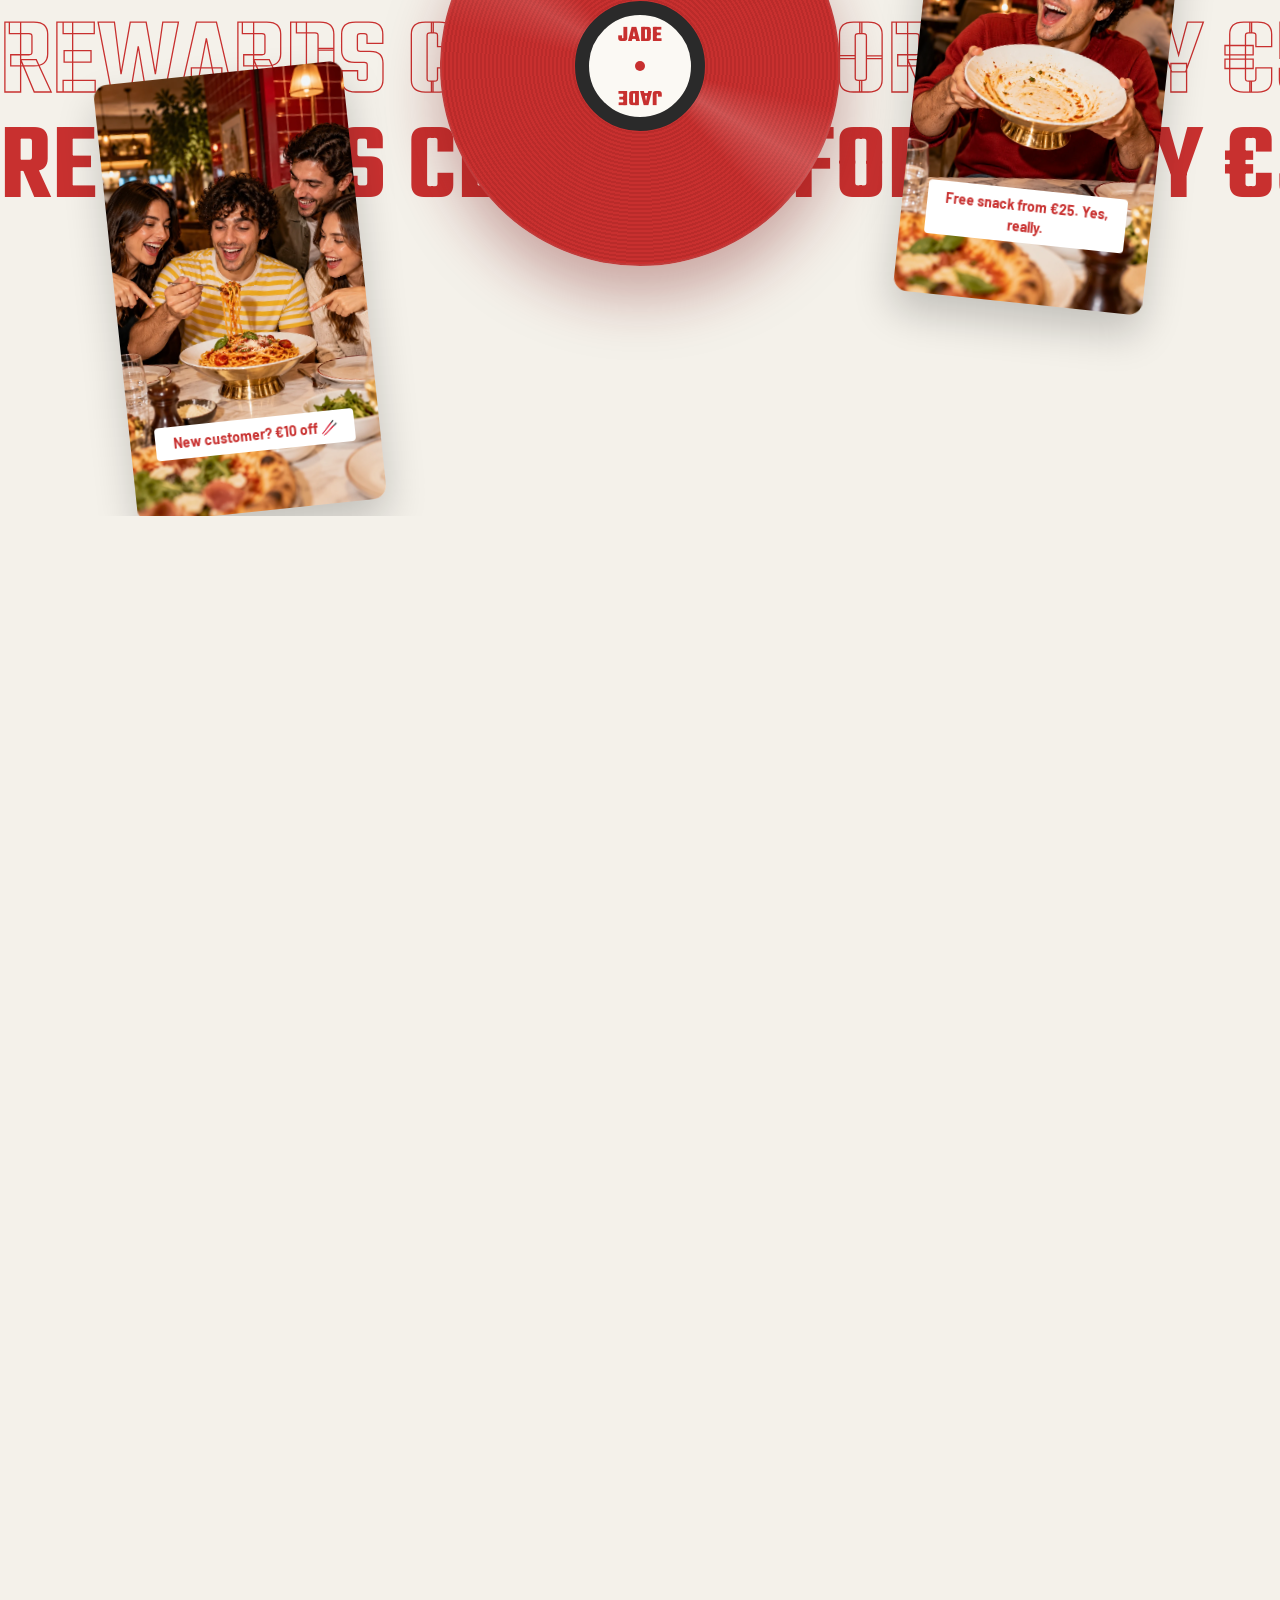
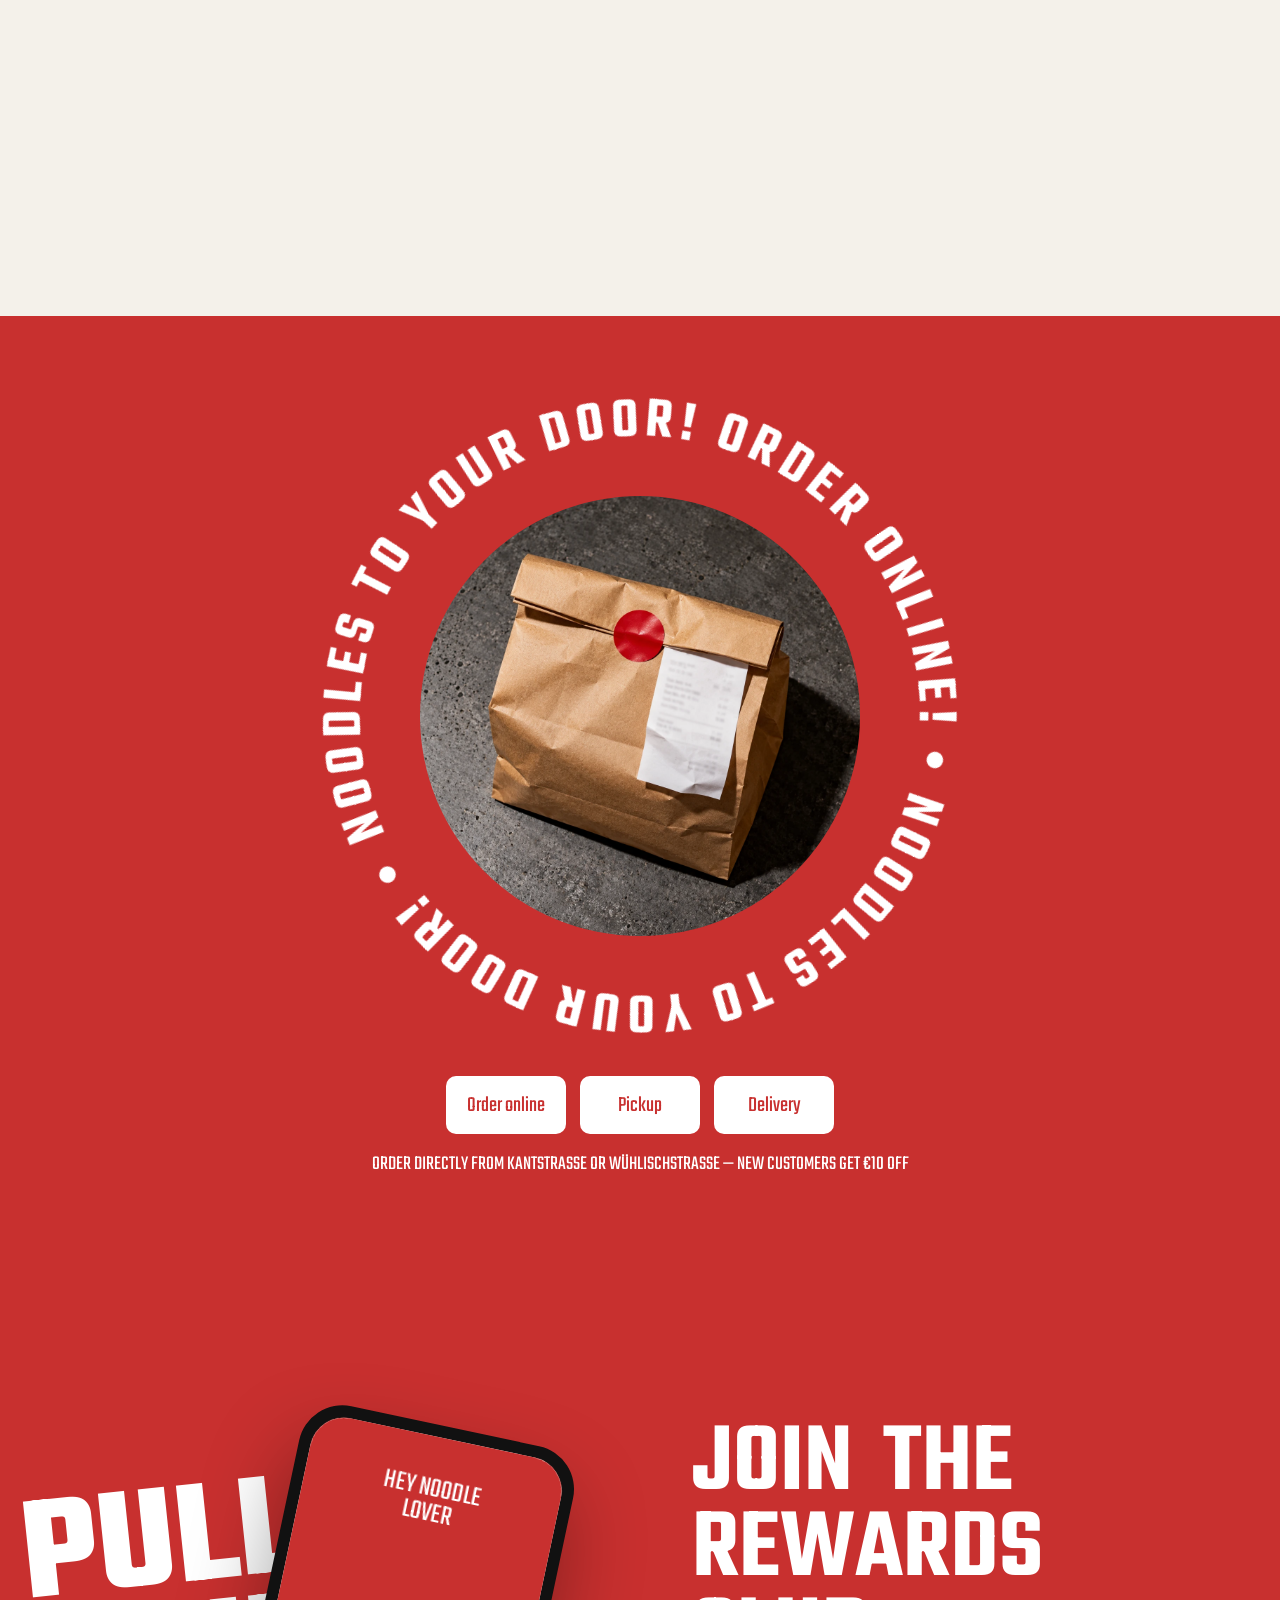
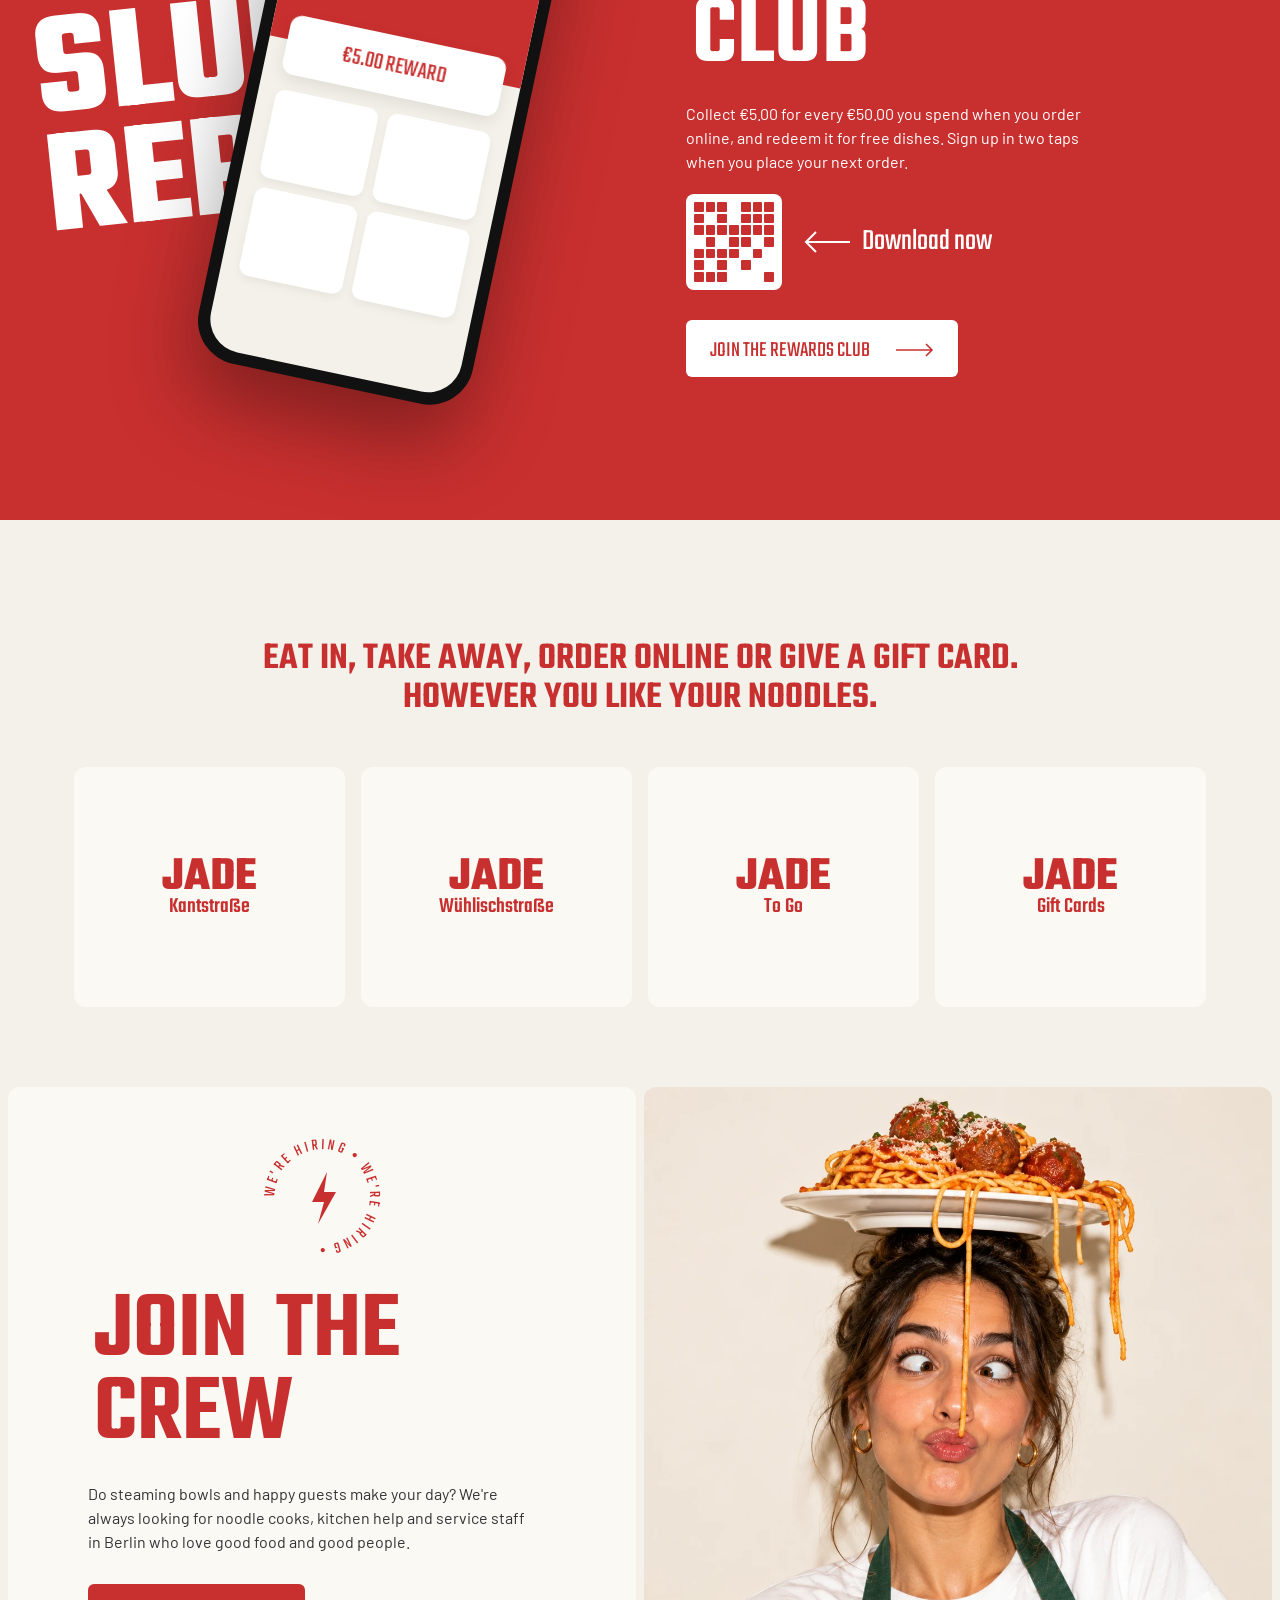
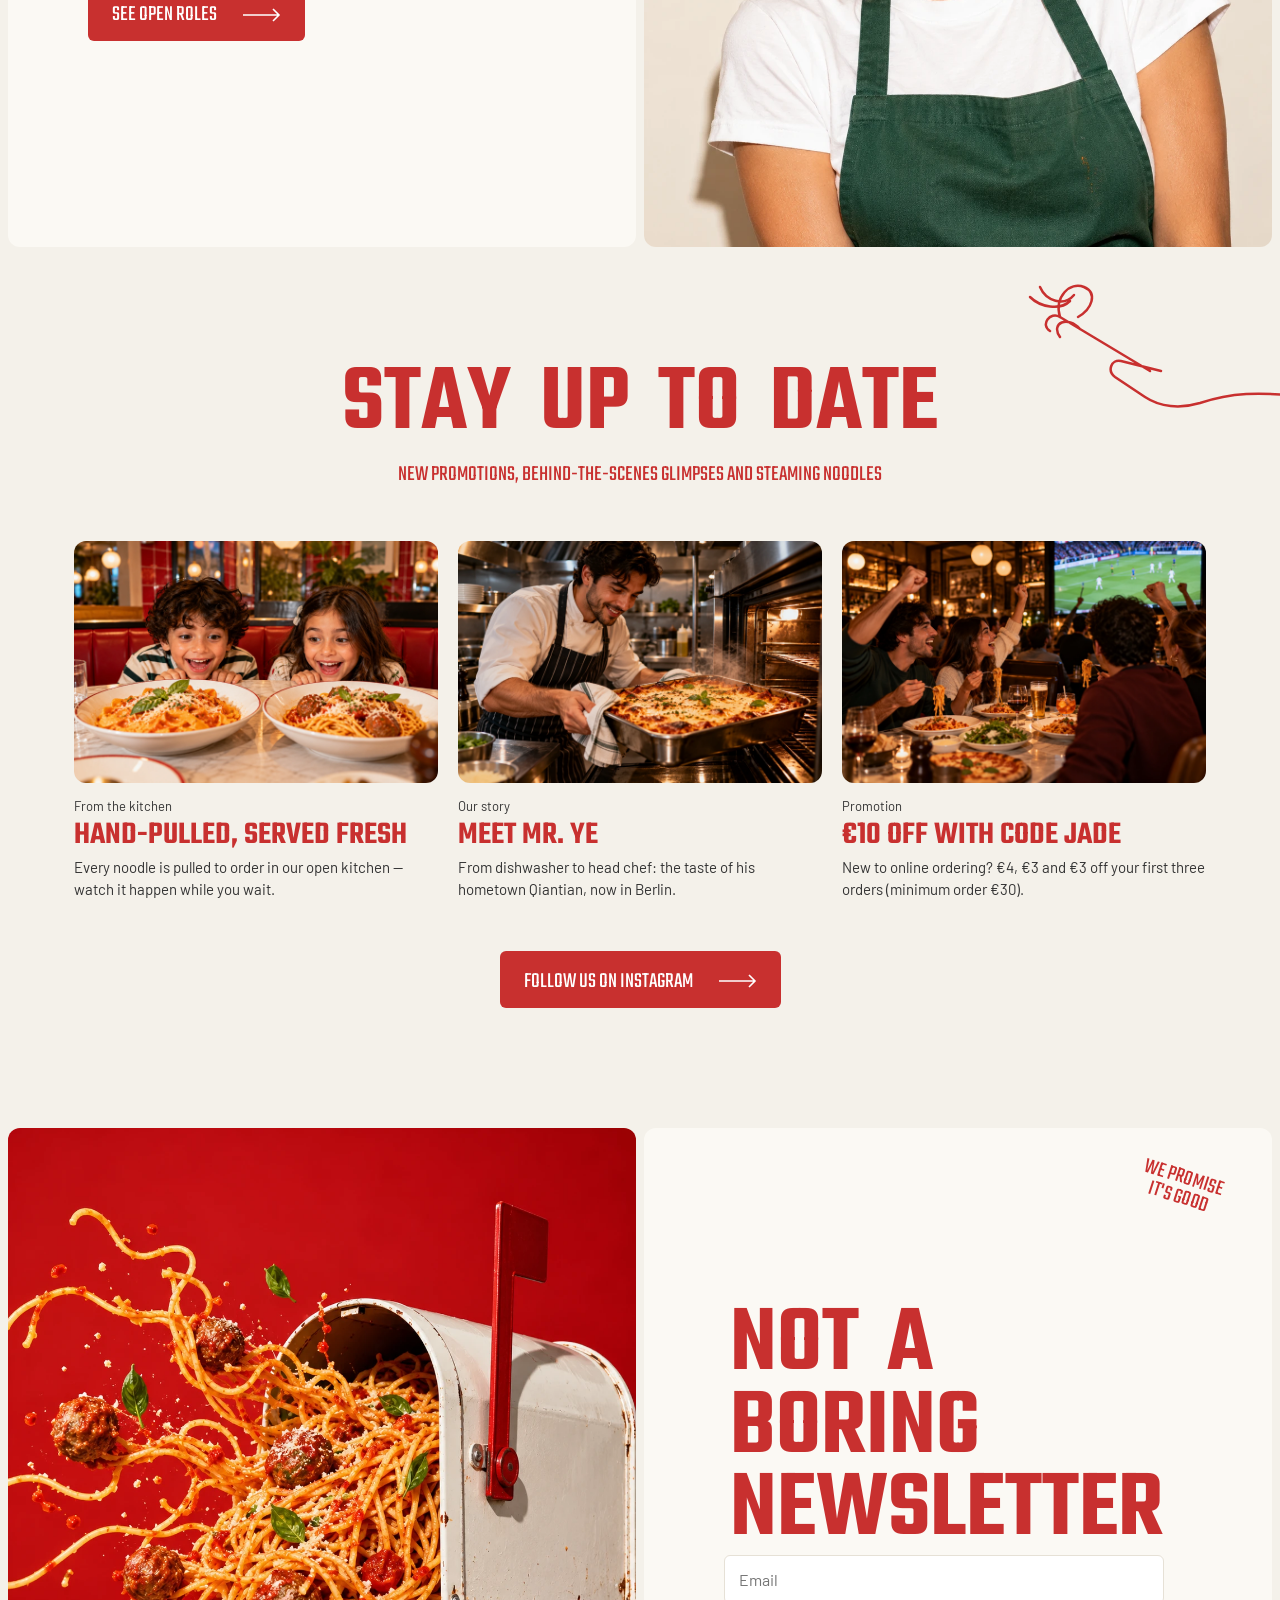
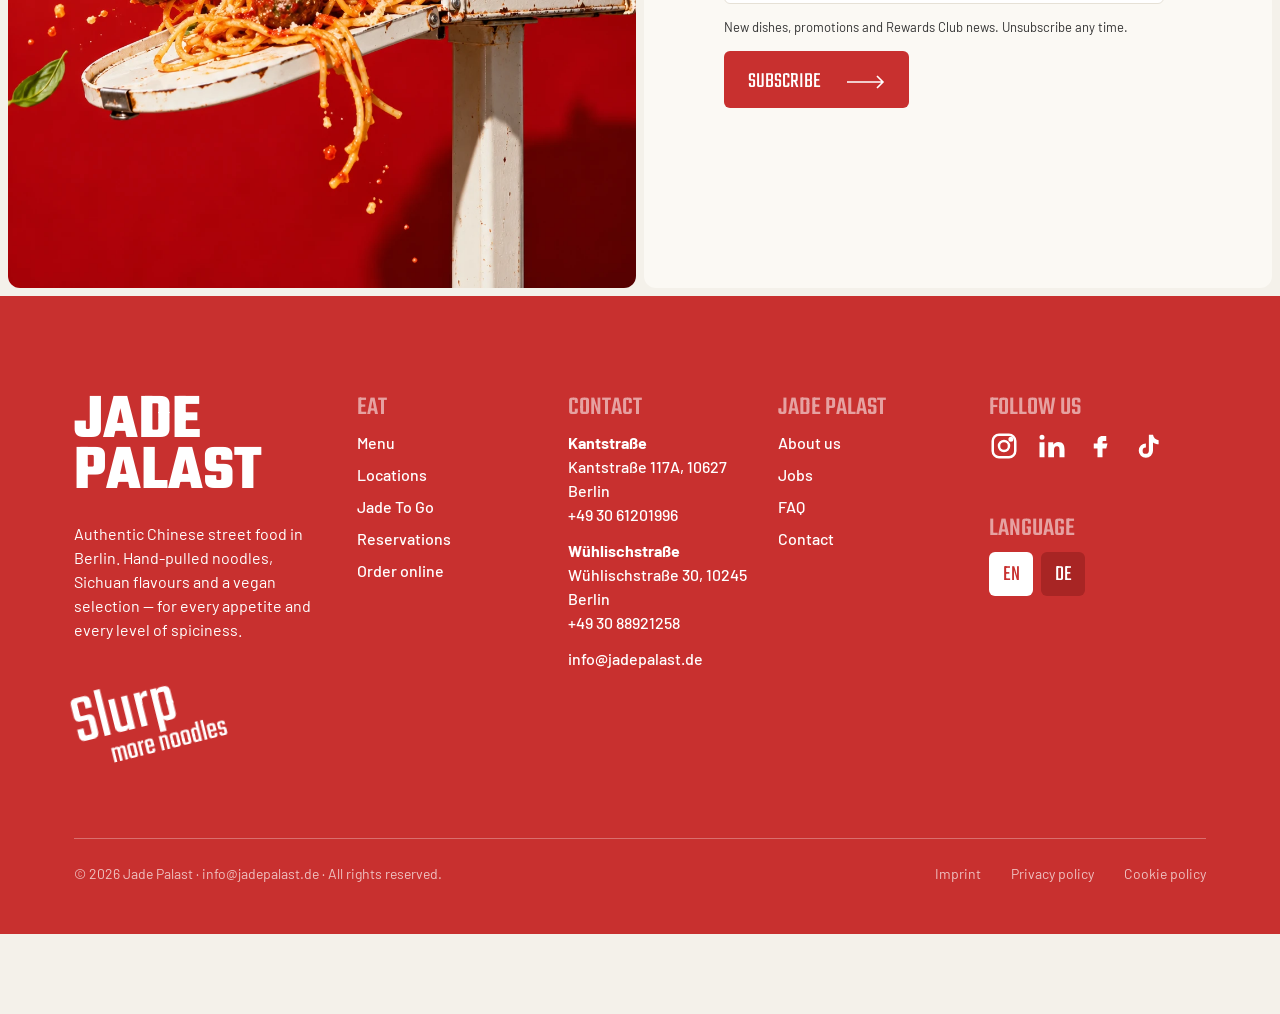
==== commit f5055d72: "Add Jade Palast favicon and home-screen icon Co-Authored-By: Claude Opus 5.5 <noreply@anthropic.com>" ====
--- a/index.html
+++ b/index.html
@@ -4,6 +4,10 @@
 <meta charset="utf-8"><meta name="viewport" content="width=device-width, initial-scale=1">
 <title>Jade Palast — Hand-Pulled Noodles in Berlin</title>
 <meta name="description" content="Jade Palast: the best hand-pulled noodles in Berlin. Authentic Chinese street food from the open kitchen at Kantstraße and Wühlischstraße.">
+<link rel="icon" href="favicon.ico" sizes="any">
+<link rel="icon" type="image/png" sizes="32x32" href="assets/icons/favicon-32.png">
+<link rel="icon" type="image/png" sizes="192x192" href="assets/icons/favicon-192.png">
+<link rel="apple-touch-icon" href="assets/icons/apple-touch-icon.png">
 <link rel="preconnect" href="https://fonts.googleapis.com"><link rel="preconnect" href="https://fonts.gstatic.com" crossorigin>
 <link href="https://fonts.googleapis.com/css2?family=Teko:wght@400;500;600;700&family=Barlow:wght@400;500;600;700&display=swap" rel="stylesheet">
 <link rel="stylesheet" href="assets/style.css?v=6">
